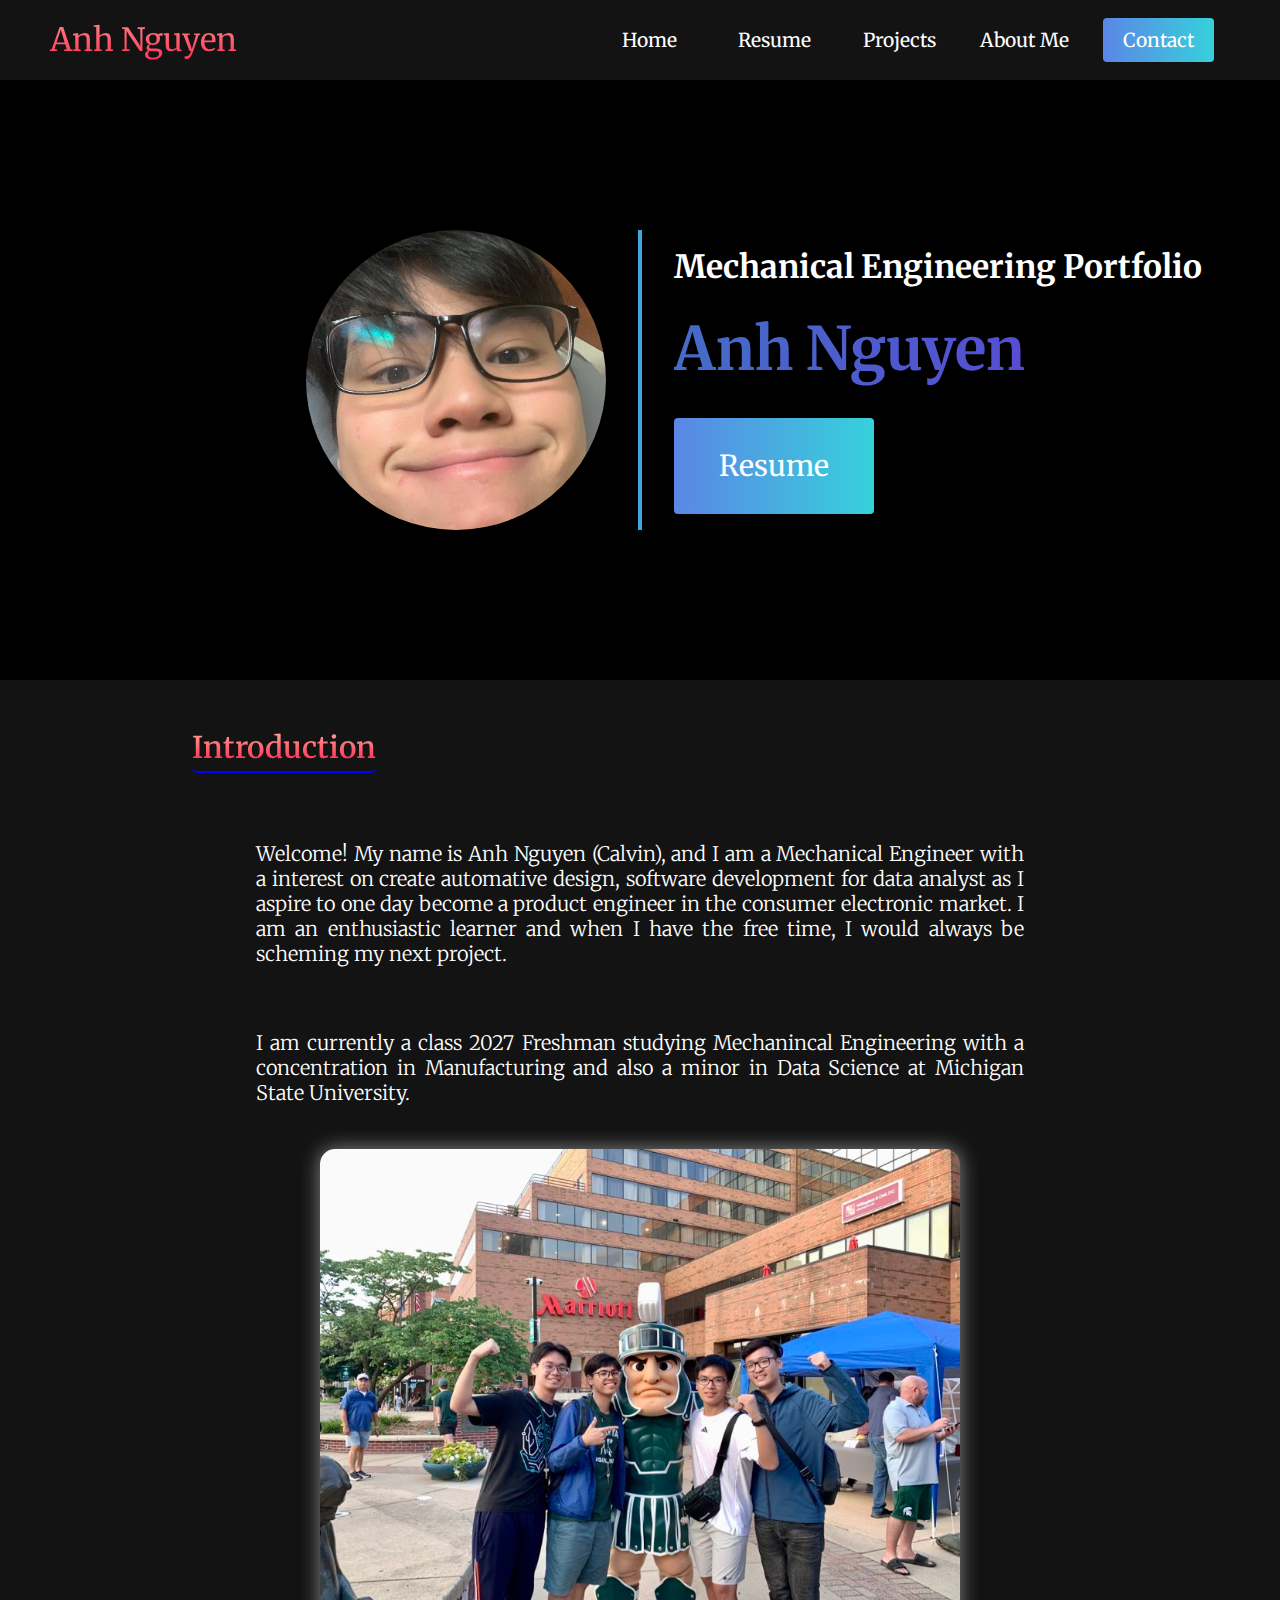
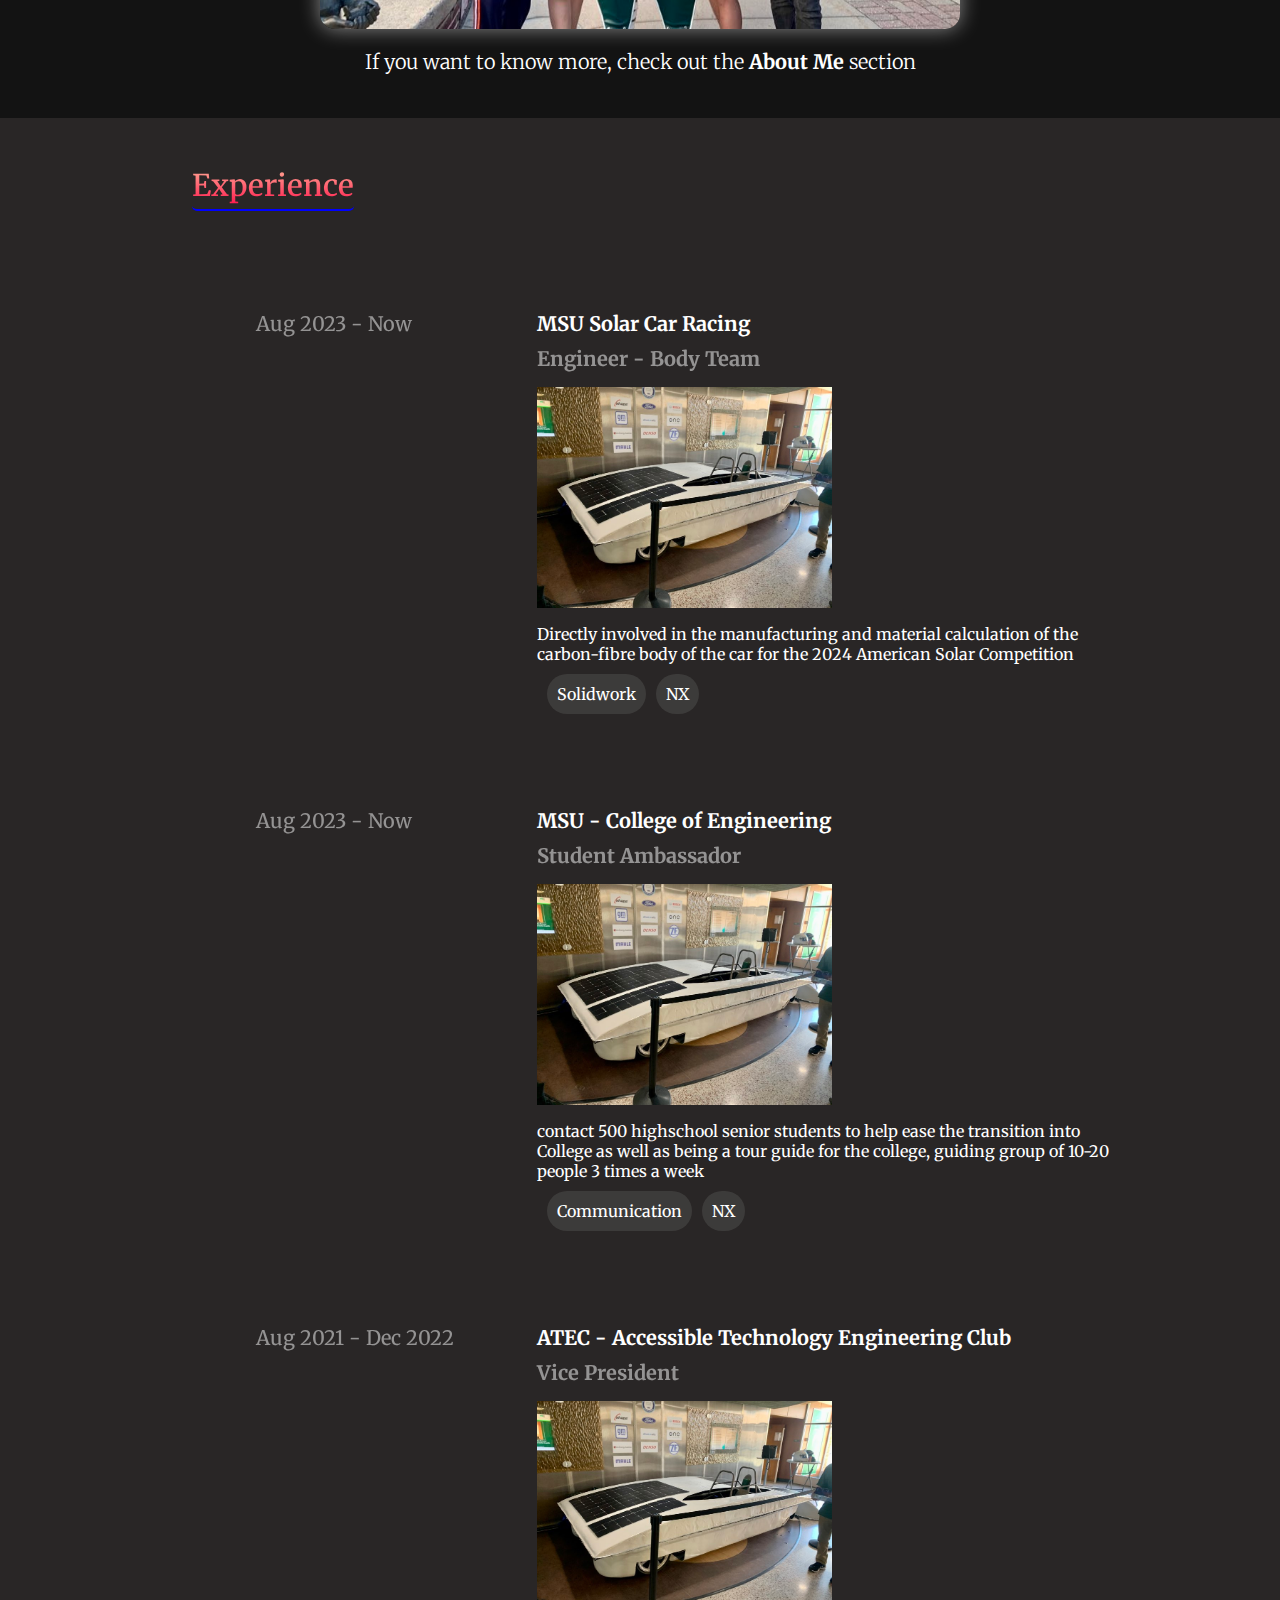
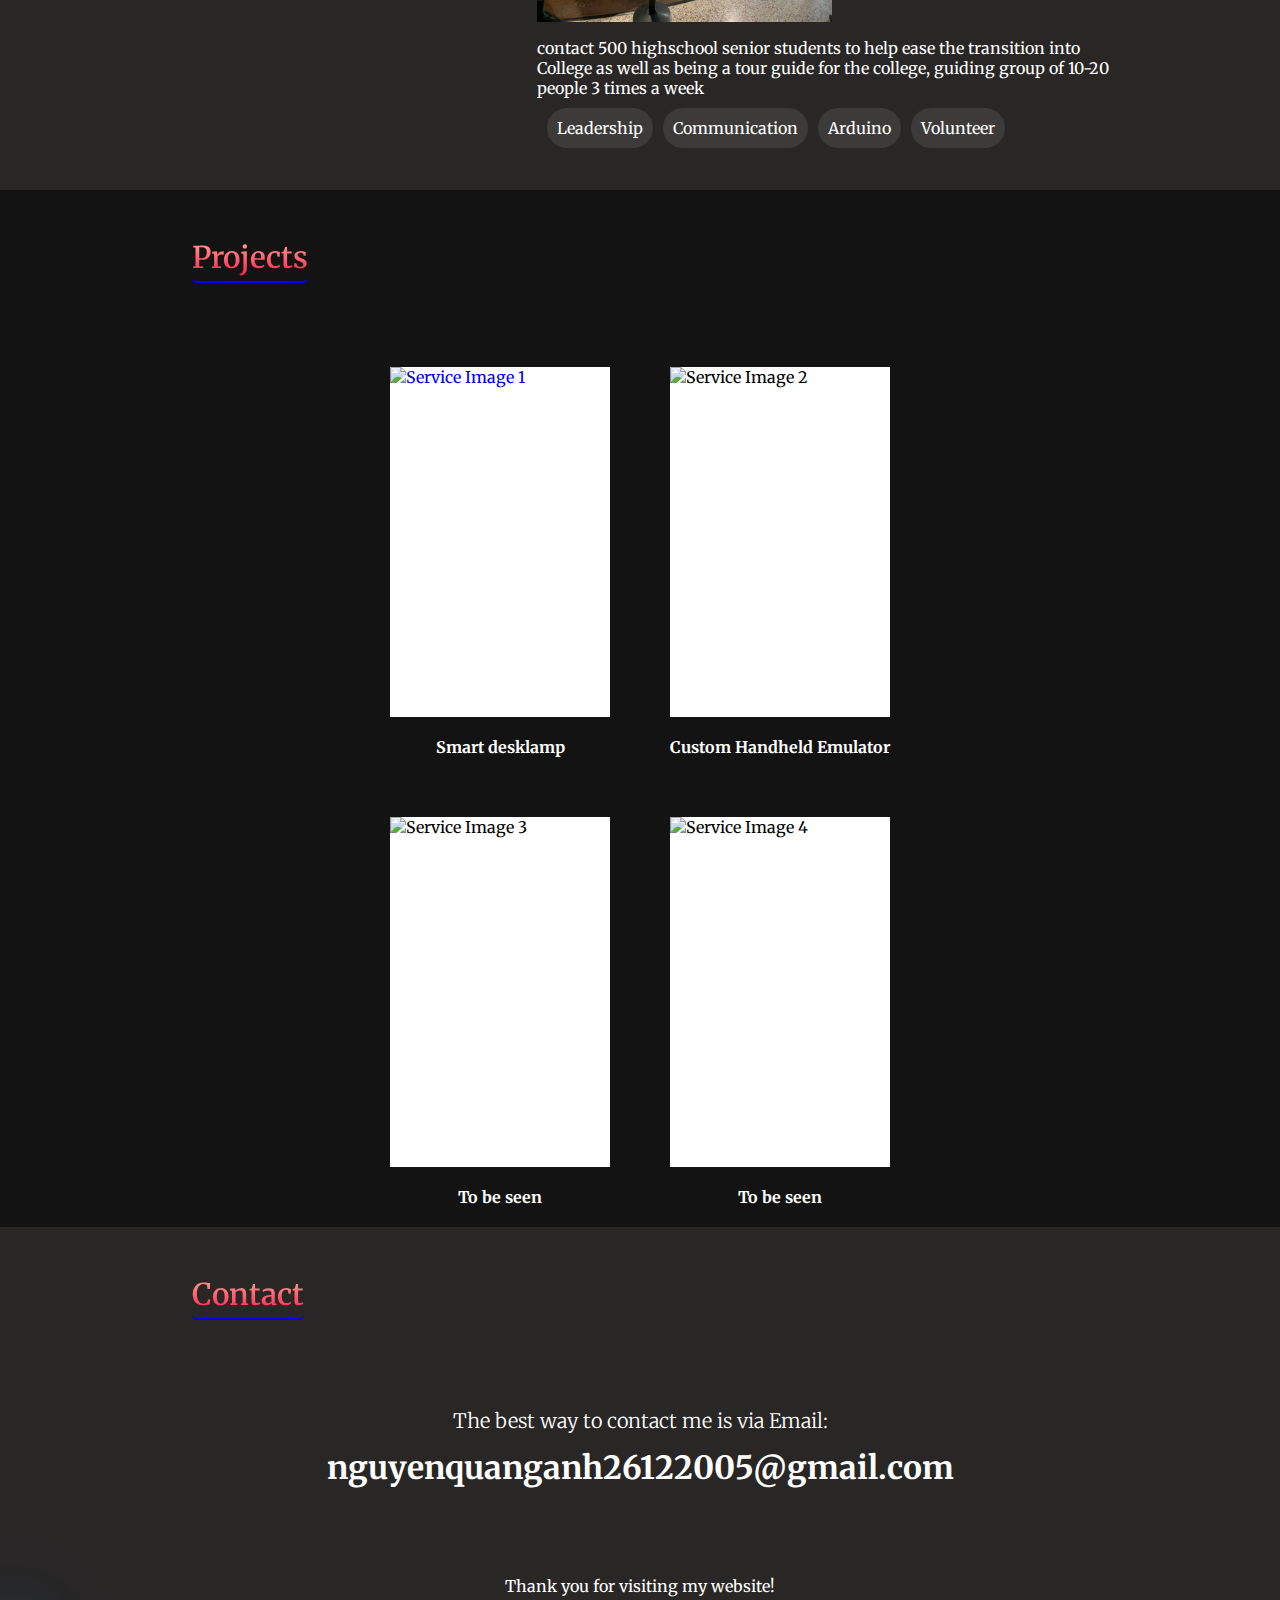
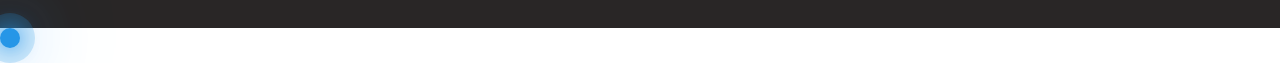
==== index.html @ 8770aaa5 "Add files via upload" ====
<!DOCTYPE html>
<html lang="en">
    <head>
        <meta charset="UTF-8">
        <meta name="viewport" content="width=device-width, initial-scale=1.0">
        <title>Anh Nguyen's Engineering Portfolio</title>
        <link rel="stylesheet" href="mainstyle.css">
        <link
        rel="stylesheet"
        href="https://use.fontawesome.com/releases/v5.14.0/css/all.css"
        integrity="sha384-HzLeBuhoNPvSl5KYnjx0BT+WB0QEEqLprO+NBkkk5gbc67FTaL7XIGa2w1L0Xbgc"
        crossorigin="anonymous"
        />
        <link href="https://fonts.googleapis.com/css2?family=Merriweather:wght@300;400;700&display=swap" rel="stylesheet">
    </head>
    <body>
        <!-- Navigation bar -->
        <nav class="navbar">
            <div class="navbar__container">
                <a href="#home" id="navbar__logo">Anh Nguyen</a>
                <div class="navbar__toggle" id="mobile-menu">
                    <span class="bar"></span>
                    <span class="bar"></span>
                    <span class="bar"></span>
                </div>
                <ul class="navbar__menu">
                    <li class="navbar__item">
                        <a href="index.html" class="navbar__links" id="home-page">Home</a>
                    </li>
                    <li class="navbar__item">
                        <a href="resume.html" class="navbar__links" id="resume-page">Resume</a>
                    </li>
                    <li class="navbar__item">
                        <a href="projects.html" class="navbar__links" id="projects-page">Projects</a>
                    </li>
                    <li class="navbar__item">
                        <a href="About_me.html" class="navbar__links" id="About Me-page">About Me</a>
                    </li>
                    <li class="navbar__btn">
                        <!-- this is probably a button that would be referenced later -->
                        <a href="contact.html" class="button" id="signup">Contact</a>
                    </li>
                </ul>
            </div>
        </nav>
        <!-- Hero section -->
        <div class="hero" id="home">
            <div class="hero__img">
                <div class="circle-image"></div>
            </div>
            <div class="divider"></div>
            <div class="hero__overview" id= "overview">
                <h1 class="hero__heading">Mechanical Engineering Portfolio</h1>
                <p class="hero__description">Anh Nguyen</p>
                <button class="main__btn"><a href="#">Resume</a></button>
            </div>
        </div>
        <!-- The box -->
        <div class="box" id = "introduction"> 
            <p><span class="content">Introduction</span></p>

        </div>
        <!-- About Section -->
        <div class="main" id="about">
            <div class="main__container">
                <div class="main__content">
                    <p>Welcome! My name is Anh Nguyen (Calvin), and I am a Mechanical Engineer with a interest on create automative design, software development for data analyst as I aspire to one day become a product engineer in the consumer electronic market. I am an enthusiastic learner and when I have the free time, I would always be scheming my next project. </p>
                    
                    <!-- <button class="main__btn"><a href="#">Schedule Call</a></button> -->
                </div>
                <div class="education">
                    <p>I am currently a class 2027 Freshman studying Mechanincal Engineering with a concentration in Manufacturing and also a minor in Data Science at Michigan State University.</p>
                </div>
                <img src="group_picture.jpg" alt="500" class="fun_picture">
                <div class="more">
                    <p>If you want to know more, check out the <a href="#About Me">About Me</a> section</p>
                </div>
            </div>    
        </div>
        <!-- Experience -->
        <div class="box" id = "Experience"> 
            <p><span class="content">Experience</span></p>
        </div>
        <!-- The experience -->
        <a href="#Experience" class="experience-link">
            <div class="experience-section">
                <div class="nothing"></div> 
                <div class="year">Aug 2023 - Now</div>
                <div class="description">
                    <h1 class="heading">MSU Solar Car Racing</h1>
                    <h2 class="position">Engineer - Body Team</h2>
                    <img src="car.jpg" alt="me.jpg" class="img">
                    <p class="skill__description">Directly involved in the manufacturing and material calculation of the carbon-fibre body of the car for the 2024 American Solar Competition</p>
                    <div class="skills">
                        <div class="bean__box">
                            <p>Solidwork</p>
                        </div>
                        <div class="bean__box">
                            <p>NX</p>
                        </div>
                    </div>
                </div>   
            </div>
        </a>
        <a href="#Experience" class="experience-link">
            <div class="experience-section">
                <div class="nothing"></div> 
                <div class="year">Aug 2023 - Now</div>
                <div class="description">
                    <h1 class="heading">MSU - College of Engineering</h1>
                    <h2 class="position">Student Ambassador</h2>
                    <img src="car.jpg" alt="me.jpg" class="img">
                    <p class="skill__description"> contact 500 highschool senior students to help ease the transition into College as well as being a tour guide for the college, guiding group of 10-20 people 3 times a week </p>
                    <div class="skills">
                        <div class="bean__box">
                            <p>Communication</p>
                        </div>
                        <div class="bean__box">
                            <p>NX</p>
                        </div>
                    </div>
                </div>   
            </div>
        </a>
        <a href="#Experience" class="experience-link">
            <div class="experience-section"> 
                <div class="nothing"></div>
                <div class="year">Aug 2021 - Dec 2022</div>
                <div class="description">
                    <h1 class="heading">ATEC - Accessible Technology Engineering Club</h1>
                    <h2 class="position">Vice President</h2>
                    <img src="car.jpg" alt="me.jpg" class="img">
                    <p class="skill__description"> contact 500 highschool senior students to help ease the transition into College as well as being a tour guide for the college, guiding group of 10-20 people 3 times a week </p>
                    <div class="skills">
                        <div class="bean__box">
                            <p>Leadership</p>
                        </div>
                        <div class="bean__box">
                            <p>Communication</p>
                        </div>
                        <div class="bean__box">
                            <p>Arduino</p>
                        </div>
                        <div class="bean__box">
                            <p>Volunteer</p>
                        </div>
                    </div>
                </div>   
            </div>
        </a>
        <!-- Projects Section -->
        <div class="box" id = "Projects"> 
            <p><span class="content">Projects</span></p>
        </div>
        <div class="services" id="services">
            <div class="services__wrapper">
                <a href="#Experience" class="experience-link">
                    <div class="services__card">
                        <img src="image1.jpg" alt="Service Image 1">
                        <h1>Smart desklamp</h1>
                        <div class="description">Description for Service 
                        </div>
                    </div>
                </a>    
                <div class="services__card">
                    <img src="image2.jpg" alt="Service Image 2">
                    <h1>Custom Handheld Emulator</h1>
                    <div class="description">Description for Service 
                    </div>
                </div>
                <div class="services__card">
                    <img src="image2.jpg" alt="Service Image 3">
                    <h1>To be seen</h1>
                    <div class="description">Description for Service 
                    </div>
                </div>
                <div class="services__card">
                    <img src="image2.jpg" alt="Service Image 4">
                    <h1>To be seen</h1>
                    <div class="description">Description for Service 
                    </div>
                </div>
            </div>
          </div>
        
        <!-- Copyright and other button -->
        <div class="box" id = "Contact"> 
            <p><span class="content">Contact</span></p>
        </div>
        <div class="contact">
            <div class="footer__container">
                <div class="email">
                    <h2>The best way to contact me is via Email:</h2>
                    <h1>nguyenquanganh26122005@gmail.com</h1>
                </div>
            <section class="social__media">
                <div class="social__media--wrap">
                    <div class="social__icons">
                        <a href="https://www.facebook.com/profile.php?id=100012190625123" class="social__icon--link" target="_blank"
                            ><i class="fab fa-facebook"></i
                        ></a>
                        <a href="https://www.instagram.com/tomnguyen_2612/" class="social__icon--link"
                            ><i class="fab fa-instagram"></i
                        ></a>
                        <a href="https://www.linkedin.com/in/quang-anh-nguyen-342a56273/" class="social__icon--link"
                            ><i class="fab fa-linkedin"></i
                        ></a>
                        <a href="https://github.com/SquishyNQA" class="social__icon--link"
                            ><i class="fab fa-github"></i
                        ></a>
                    </div>
                </div>
            </section>
            </div>
            <div class="thankyou">Thank you for visiting my website!</div>
        </div>
        <!-- Cool effect -->
        <div class="cursor"></div>
        <script src="app.js"></script>
    </body>
</html>
---- mainstyle.css ----
*{
    box-sizing: border-box;
    margin: 0;
    padding: 0;
    font-family: 'Merriweather', sans-serif;
    scroll-behavior: smooth;
}

 /* width - do not work with firefox */ 
 ::-webkit-scrollbar {
    width: 15px;
  }
  
  /* Track */
  ::-webkit-scrollbar-track {
    background: #1b1717ef;
  }
  
  /* Handle */
  ::-webkit-scrollbar-thumb {
    background: #535353;
  }
  
  /* Handle on hover */
  ::-webkit-scrollbar-thumb:hover {
    background: #414141;
  } 
.navbar{
    background: #131313;
    height: 80px;
    display: flex;
    justify-content: center;
    align-items: center;
    font-size: 1.2rem;
    position: sticky;
    top: 0;
    z-index: 999; /* this is so that it would always be on top*/
}

.navbar__container{
    display: flex;
    justify-content: space-between;
    height: 80px;
    z-index: 1;
    width: 100%;
    max-width: 1300px;
    margin: 0 auto;
    padding: 0 50px;
}

#navbar__logo{
    background-color: #ff8177;
    background-image: linear-gradient(to top, #ff0844 0%, #ffb199 100%);
    background-size: 100%;
    -webkit-background-clip: text;
    -moz-background-clip: text;
    -webkit-text-fill-color: transparent;
    -moz-text-fill-folor: transparent;
    display: flex;
    align-items: center;
    cursor: pointer;
    text-decoration: none;
    font-size: 2rem;
}

.navbar__menu{
    display: flex;
    align-items: center;
    list-style: none;
}

.navbar__item{
    height: 80px;
}

.navbar__links{
    color: #fff;
    display:flex;
    align-items: center;
    justify-content: center;
    width: 125px;
    text-decoration: none;
    height: 100%;
    transition: all 0.3s ease;

}

.navbar__btn{
    display: flex;
    justify-content: center;
    align-items: center;
    padding: 0 1rem;
    width: 100%;
}

.button{
    display: flex;
    justify-content: center;
    align-items: center;
    text-decoration: none;
    padding: 10px 20px;
    height: 100%;
    width: 100%;
    border: none;
    outline: #ffb199;
    border-radius: 4px;
    background: #36D1DC;  /* fallback for old browsers */
    background: -webkit-linear-gradient(to right, #5B86E5, #36D1DC);  /* Chrome 10-25, Safari 5.1-6 */
    background: linear-gradient(to right, #5B86E5, #36D1DC); /* W3C, IE 10+/ Edge, Firefox 16+, Chrome 26+, Opera 12+, Safari 7+ */
    color: #fff;
    transition: all 0.3s ease

}

.navbar__links:hover{
    color:#18bbfc;
    transform: scale(1.2);
    transition: all 0.3s ease;
}

@media screen and (max-width: 960px) {
    .navbar__container{
        display: flex;
        justify-content: space-between;
        height: 80px;
        z-index: 1;
        width: 100%;
        max-width: 1300px;
        padding: 0;
    }

    .navbar__menu{
        display: grid;
        grid-template-columns: auto;
        margin: 0;
        width: 100%;
        position: absolute;
        top: -1000px;
        opacity: 1;
        transition: all 0.5s ease;
        z-index: -1;
        
    }

    .navbar__menu.active{
        background: #131313;
        top: 100%;
        opacity: 1;
        transform: all 0.5s ease;
        z-index: 99;
        height: 60vh;
        font-size: 1.6rem;
    }

    #navbar__logo {
        padding-left: 25px;
    }
    .navbar__toggle .bar{
        width: 25px;
        height: 3px;
        margin: 5px auto;
        transition: all 0.3s ease-in-out;
        background: #fff;
    }
    
    .navbar__item{
        width: 100%;
    }

    .navbar__links{
        text-align: center;
        padding: 2rem;
        width: 100%;
        display: table;
    }

    .navbar__btn{
        padding-bottom: 2rem;
    }

    .button{
        display: flex;
        justify-content: center;
        align-items: center;
        width: 80%;
        height: 50px;
        margin: 0;
    }

    #mobile-menu{
        position: absolute;
        top: 20%;
        right: 5%;
        transform: translate(5%, 20%);

    }

    .navbar__toggle .bar{
        display: block;
        cursor: pointer;
    }

    #mobile-menu.is-active .bar:nth-child(2){
        opacity: 0;
    }

    #mobile-menu.is-active .bar:nth-child(1){
        transform: translateY(8px) rotate(45deg);
    }

    #mobile-menu.is-active .bar:nth-child(3){
        transform: translateY(-8px) rotate(-45deg);
    }
}

/* Hero Section */
.hero{
    background:  #000000;
    padding: 150px 0;
    display: grid;
    grid-template-columns: 1fr auto 1fr;
    position: relative;
    overflow: hidden;
}


.gradient-ring {
    position: absolute;
    width: 100px;
    height: 100px;
    border-radius: 50%;
    background: radial-gradient(circle, rgba(255,255,255,0) 0%, rgba(255,255,255,0.8) 80%, rgba(255,255,255,0) 100%);
    pointer-events: none;
    transition: transform 0.1s, opacity 0.5s;
    transform: translate(-50%, -50%) scale(0);
    opacity: 0;
  }

.hero__img{
    display: flex;
    justify-content: right; /* Center the content horizontally */
    align-items: right;
    padding-right: 5%;
}

.circle-image{
    width: 300px;
    height: 300px;
    background-image: url('me.jpg'); /* Replace 'your-image-file.jpg' with the path to your image */
    background-size: cover; /* Cover the entire container with the background image */
    background-position: center;
    border-radius: 50%;
}
.divider{
    width: 4px; /* Width of the vertical line */
    background-color: #42A6DE;
}
.hero__overview{
    display: flex;
    flex-direction: column;
    align-items: left;
    justify-content: center;
    padding-left: 5%;
}
.hero__heading{
    font-size: 2rem;
    margin-bottom: 24px;
    color: #fff;
}

.hero__heading h1{
    background: #36D1DC;  /* fallback for old browsers */
    background: -webkit-linear-gradient(to right, #5B86E5, #36D1DC);  /* Chrome 10-25, Safari 5.1-6 */
    background: linear-gradient(to right, #5B86E5, #36D1DC); /* W3C, IE 10+/ Edge, Firefox 16+, Chrome 26+, Opera 12+, Safari 7+ */
    background-size: 100%;
    -webkit-background-clip: text;
    -moz-background-clip: text;
    -webkit-text-fill-color: transparent;
    -moz-text-fill-color: transparent;
}

.hero__description {
    font-size: 60px;
    font-weight: 700 ;
    background: #6236dc;  /* fallback for old browsers */
    background: -webkit-linear-gradient(to right, #30329c, #6236dc);  /* Chrome 10-25, Safari 5.1-6 */
    background: linear-gradient(to right, #446dc7, #6236dc); /* W3C, IE 10+/ Edge, Firefox 16+, Chrome 26+, Opera 12+, Safari 7+ */
    -webkit-background-clip: text;
    -moz-background-clip: text;
    -webkit-text-fill-color: transparent;
    -moz-text-fill-color: transparent;
}

.highlight {
    border-bottom: 4px solid rgb(132,0,255);
}

@media screen and (max-width: 768px){
    .hero__heading{
        font-size: 60px;
    }

    .hero__description{
        font-size: 40px;
    }
}

.box{
    display: flex;
    flex-direction: column;
    padding: 3rem 0;
    background-color: #131313;
    box-sizing: border-box;
}
#Experience, #Contact{
    background-color: #1b1717ef;
}

.padding-area{
    background-color: #1b8bcc;
    padding: 1rem
}

.content{
    display: inline-block;
    margin-left: 15%;
    color: #ffffff;
    font-size: 30px;
    font-weight: 600;
    text-decoration: none; /* Remove default underline */
    border-bottom: 2px solid blue; /* Add custom underline */
    border-radius: 5px;
    padding-bottom: 5px;
    background-color: #ff8177;
    background-image: linear-gradient(to top, #ff0844 0%, #ffb199 100%);
    background-size: 100%;
    -webkit-background-clip: text;
    -moz-background-clip: text;
    -webkit-text-fill-color: transparent;
    -moz-text-fill-folor: transparent;
}
/* About Section */
.main{
    background-color: #131313;
    justify-content: center;
    align-content: center;

    
}

.main__container{
    display: flex;
    flex-direction: column;
    align-items: center;
    /* justify-content: center; */
    /* align-content: center; */
    height: 100%;
    z-index: 1;
    width: 100%;

}
.main__container img{
    display: flex;
    justify-content: center;
    align-items: center;
    height: auto;
    border-radius: 15px;
    width: 50%;
    box-shadow: 0 0 20px rgba(255, 255, 255, 0.5);
}
.main__content, .education, .more{
    
    color: #fff;
    display: flex;
    /* justify-content: center; Center the content horizontally */
    padding: 20px 20%;

}

.main__content p, .education p, .more p {
    text-align: justify;
    font-size: 1.25rem;
    font-weight: 100;
    padding-bottom: 1.5rem;
}

.more a{
    font-weight: 700;
    color:#fff;
    text-decoration: none;
}
.main__btn{
    font-size: 1.8rem;
    max-width: 200px;
    background: #36D1DC;  /* fallback for old browsers */
    background: -webkit-linear-gradient(to right, #5B86E5, #36D1DC);  /* Chrome 10-25, Safari 5.1-6 */
    background: linear-gradient(to right, #5B86E5, #36D1DC); /* W3C, IE 10+/ Edge, Firefox 16+, Chrome 26+, Opera 12+, Safari 7+ */
    padding: 30px;
    border: none;
    border-radius: 4px;
    margin-top: 2rem;
    cursor: pointer;
    position: relative;
    transition: all 0.35s;
    outline: none;
}

.main__btn a {
    position: relative;
    z-index: 2;
    color: #fff;
    text-decoration: none;
}

.main__btn:after {
    position: absolute;
    content: '';
    top: 0;
    left: 0;
    width:0;
    height: 100%;
    background: #36dc97;
    transition: all 0.35s;
    border-radius: 4px;

}

.main__btn:hover{
    color: #fff;
}

.main__btn:hover:after{
    width:100%;
}

.main__img--container{
    text-align: center;
}

.main__img--card{
    margin: 10px;
    height: 500px;
    width: 500px;
    border-radius: 4px;
    display: flex;
    flex-direction: column;
    justify-content: center;
    color: #fff;
    background-image: linear-gradient(to right, #00dbde 0%, #fc00ff 100%);
}

.fa-layer-group,
.fa-users {
    font-size: 14rem;
}

#card-2{
    background: #36D1DC;  /* fallback for old browsers */
    background: -webkit-linear-gradient(to right, #5B86E5, #36D1DC);  /* Chrome 10-25, Safari 5.1-6 */
    background: linear-gradient(to right, #5B86E5, #36D1DC); /* W3C, IE 10+/ Edge, Firefox 16+, Chrome 26+, Opera 12+, Safari 7+ */
}

/* Mobile Responsive */
@media screen and (max-width: 1100px) {
    .main__container{
        display: grid;
        grid-template-columns: 1fr;
        align-items: center;
        justify-content: center;
        width: 100%;
        margin: 0 auto;
        height: 90%;
    }

    .main__content{
        text-align: center;
        margin-bottom: 4rem;
    }

    .main__content h1{
        font-size: 2.5rem;
        margin-top: 2rem;
    }

    .main__content h2{
        font-size: 3rem;
    }

    .main__content p{
        margin-top: 1rem;
        font-size: 1.1rem;
    }
}

@media screen and (max-width: 480px) {
    .main__img--card{
        width:250px;
        height: 250px;
    }

    .fa-layer-group,.fa-users{
        font-size: 4rem;
    }

    .main__content h1{
        font-size: 2rem;
        margin-top: 3rem;
    }

    .main__content h2{
        font-size: 2rem;
    }

    .main__content p{
        margin-top: 2rem;
    }

    .main__btn{
        padding: 12px 36px;
        margin: 2.5rem 0;
    }
}
/* Experience section */
.experience-link {
    pointer-events: auto;
    text-decoration: none; /* Enable pointer events on the link */
  }
.experience-section {
    display: grid;
    grid-template-columns: 20% 20% 1fr; /* Create a grid with flexible columns */
    padding: 2rem 0;
    height: 100%;
    background-color: #1b1717ef;
  }
.experience-section:hover {
    background-color: rgba(61, 89, 165, 0.685);
    transition: background-color 0.3s ease-in-out; /* Set the background color to a semi-transparent white */
  }  
.nothing{
    font-size: 1.25rem;
    text-align: left;
    color: #fff
}
  .year {
    font-size: 1.25rem;
    text-align: left;
    margin: 20px 0;
    color: #fff;
    opacity: 50%;
  }
  
.description {
    display: flex;
    flex-direction: column;
    color: #fff;
    padding-right: 20%;
    padding-left: 25px; /* Background color for the description box */
  }

.heading{
    font-size: 1.25rem;
    padding-top: 20px;
}

.position{
    text-align: left;
    font-size: 1.25rem;
    padding-top: 10px;
    opacity: 50%;
}
.experience-section img{
    max-width: 50%; /* Ensure the image doesn't exceed the width of its container */
    padding-top: 1rem;
    height: auto; /* Maintain the aspect ratio of the image */
    display: block; /* Ensure the image is displayed as a block element */
    align-content: left; 
}
.skill__description{
    font-size: 1rem;
    padding-top: 1rem
}
.skills{
    display: flex;
    padding: 10px;

}

.bean__box{
    padding: 10px;
    margin-right: 10px;
    background-color: rgba(240,250,240, 0.1);
    border-radius: 20px;

}

.bean__box p {
    margin: 0 ;
    color: #fff;
}
/* Project Section */
.services {
    background: #131313;
    display: flex;
    flex-direction: column;
    justify-content: center;
    align-items: center;
    height: 100%;
    padding: 1rem 20% 0 20%;
  }
  
 
.services__wrapper {
    display: grid;
    grid-template-columns: repeat(4, 1fr); /* Create 2 equal-width columns */
    grid-auto-rows: auto; /* Automatically adjust row height based on content */
    gap: 20px; /* Add gap between grid items */
    }
    
    .services__card {
    display: flex;
    flex-direction: column;
    align-items: center;
    padding: 20px;
    border: none;
    position: relative; /* Add border for visual separation */
    }
    .services__card .description {
        position: absolute;
        align-items: center;
        bottom: 0%; /* Initially hide the description window */
        width: 100%;
        height: 100%;
        background-color: rgba(0, 0, 0, 0.75); /* Semi-transparent background */
        color: #fff;
        padding: 10px;
        opacity: 0;
        transition: opacity 0.3s; /* Smooth transition effect */
      }
      
    .services__card:hover .description {
        transform: scale(1.1);
        transition: ease-in-out 0.3s;
        opacity: 1; /* Show the description window on hover */
      }
    .services__card img {
    width: 100%;
    height: 350px; /* Ensure image doesn't exceed container width */
    margin-bottom: 10px;
    background-color: #fff; /* Add space between image and h1 */
    }
    
    .services__card h1 {
    margin: 0;
    padding-top: 10px;
    font-size: 1rem;
    color: #fff /* Remove default margin */
    }
  .services__card h2 {
    text-align: center;
  }
  
  .services__card p {
    text-align: center;
    margin-top: 24px;
    font-size: 20px;
  }
  
  .services__btn {
    display: flex;
    justify-content: center;
    margin-top: 16px;
  }
  
  .services__card button {
    color: #fff;
    padding: 14px 24px;
    border: none;
    outline: none;
    border-radius: 4px;
    background: #131313;
    font-size: 1rem;
  }
  
  .services__card button:hover {
    cursor: pointer;
  }
  
  @media screen and (max-width: 1300px) {
    .services__wrapper {
      grid-template-columns: 1fr 1fr;
    }
  }
  
  @media screen and (max-width: 768px) {
    .services__wrapper {
      grid-template-columns: 1fr;
    }
  }
.contact{
    background-color: #1b1717ef;
}
  .footer__container {
    padding: 1rem 0;
    display: flex;
    flex-direction: column;
    justify-content: center;
    align-items: center;
  }


  .email h1, h2{
    color: #fff;
    text-align: center;
  }

  .email h2{
    font-size: 20px;
    font-weight: 100;
    padding-top: 1.5rem;
    padding-bottom: 15px;
  }
  .social__media {
    display: flex;
    justify-content: center; /* Center horizontally */
    padding: 20px; /* Add space around the icons */
  }
  
  .social__icons {
    display: flex;
    justify-content: space-between; /* Add space between icons */
    align-items: center; /* Align icons vertically */
  }
  

  .social__icon--link {
    margin: 0 15px;
    color: #fff;
    font-size: 26px; /* Add space between icons */
  }
  

  .social__icon--link:hover{
    transform: scale(1.25);
    transition: ease-in-out 0.3s;
  }

  @media screen and (max-width: 820px) {
    .footer__links {
      padding-top: 2rem;
    }
  
    #footer__logo {
      margin-bottom: 2rem;
    }
  
    .website__rights {
      margin-bottom: 2rem;
    }
  
    .footer__link--wrapper {
      flex-direction: column;
    }
  
    .social__media--wrap {
      flex-direction: column;
    }
  }
  
  @media screen and (max-width: 480px) {
    .footer__link--items {
      margin: 0;
      padding: 10px;
      width: 100%;
    }
  } 

.thankyou{
    color: #fff;
    font-size: 16px;
    opacity: 1;
    padding: 2rem 0; 
    text-align: center;
}

/* Cool effect */
.container {
    position: relative;
    width: 100vw;
    height: 100vh;
    overflow: hidden; /* Ensure the container clips the gradient circle */
  }

.cursor{
    z-index: 999;
    background: #2696E8;
    width: 20px;
    height: 20px;
    border-radius: 50%;
    pointer-events: none;
    box-shadow: 0 0 20px #2696E8, 0 0 60px #2696E8, 0 0 100px #2696E8
    ;
}

.cursor::before{
    content:"";
    position: absolute;
    background: #2696E8;
    width: 50px;
    height: 50px;
    opacity: 0.2;
    transform: translate(-30%, -30%);
    border-radius: 50%;
}
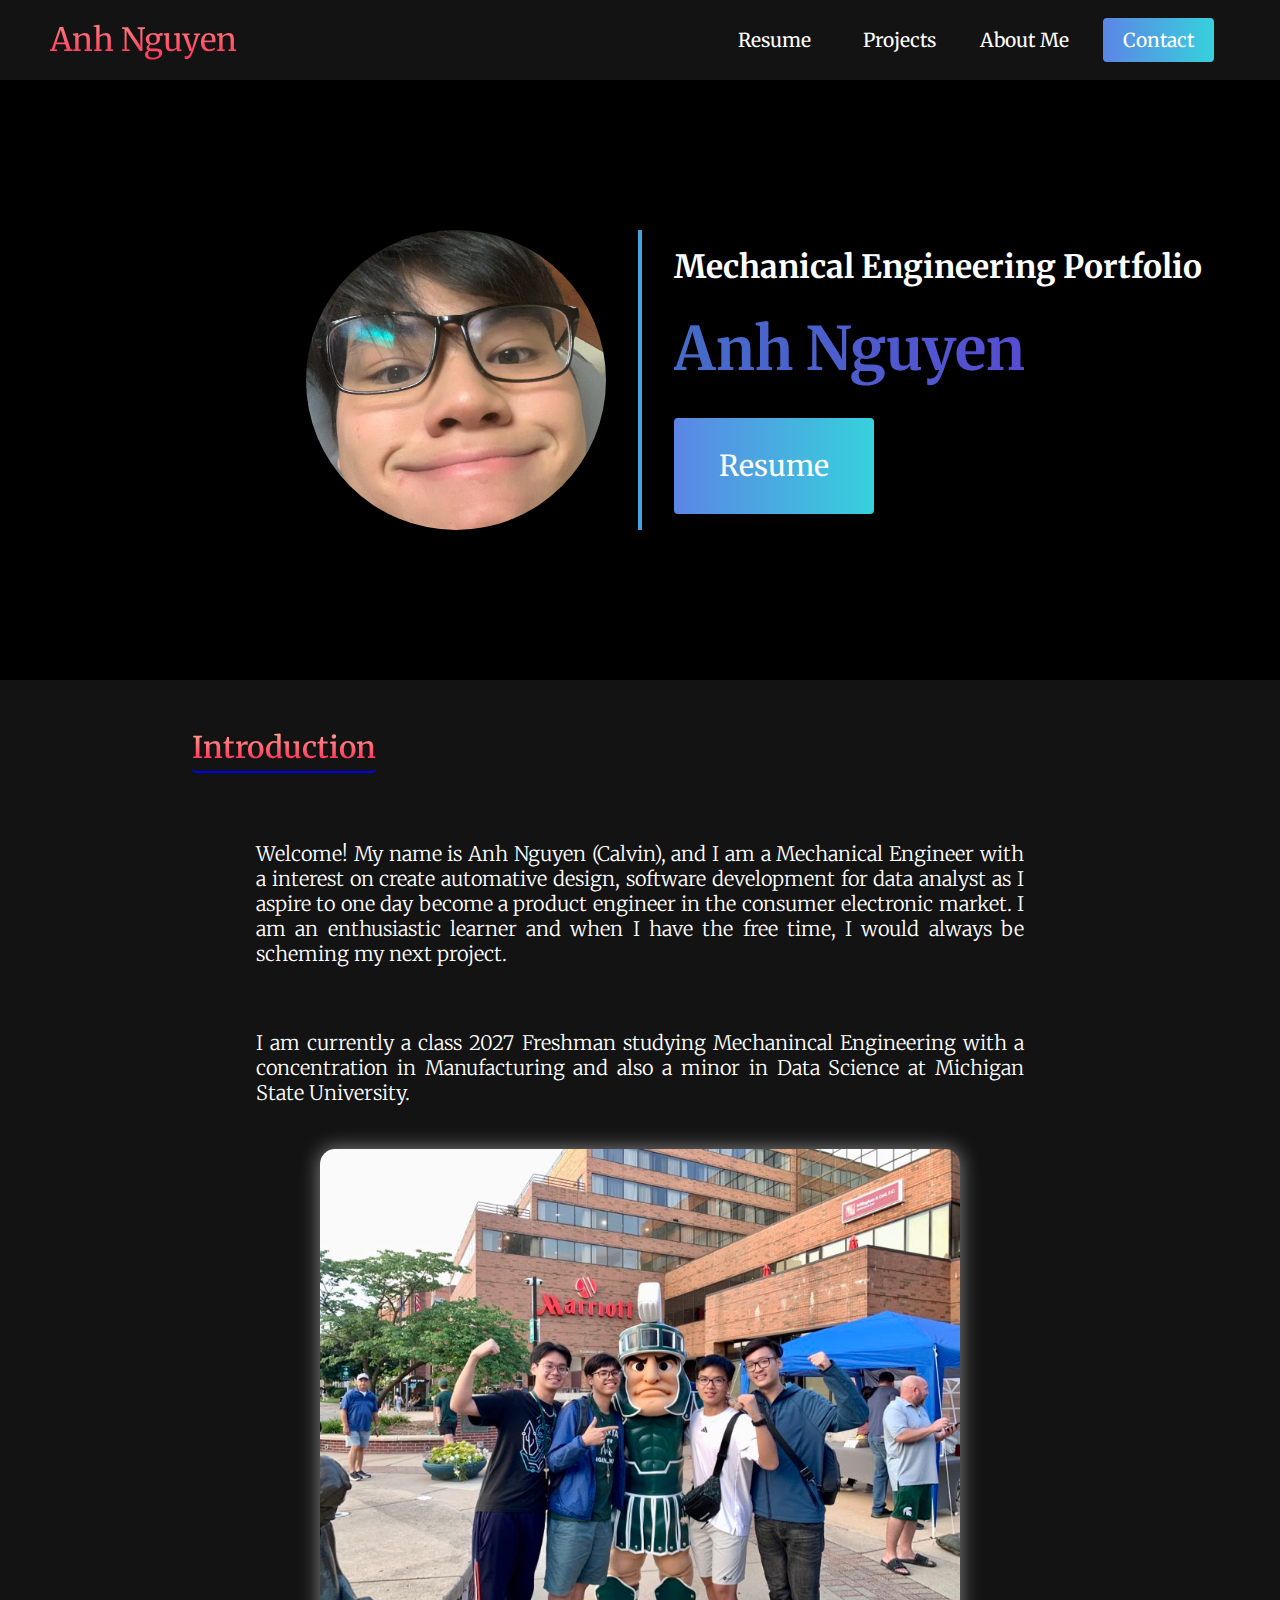
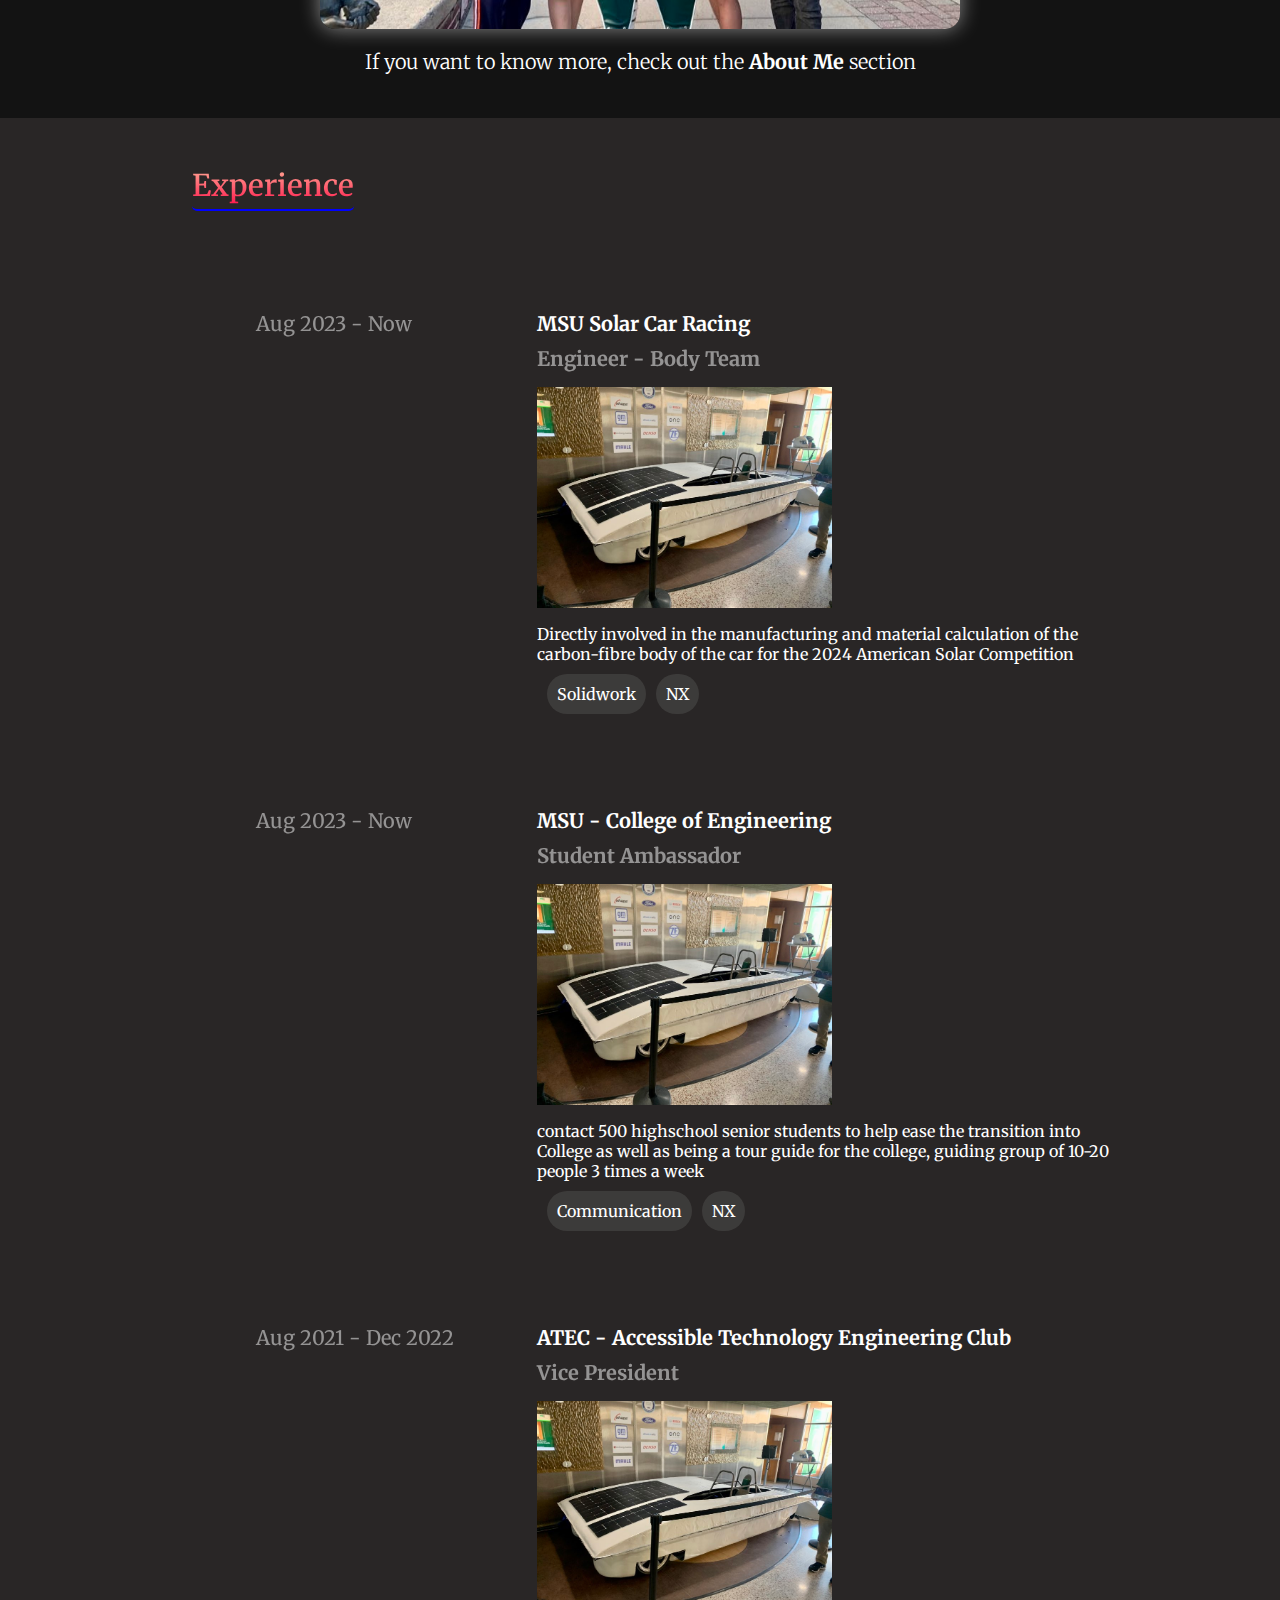
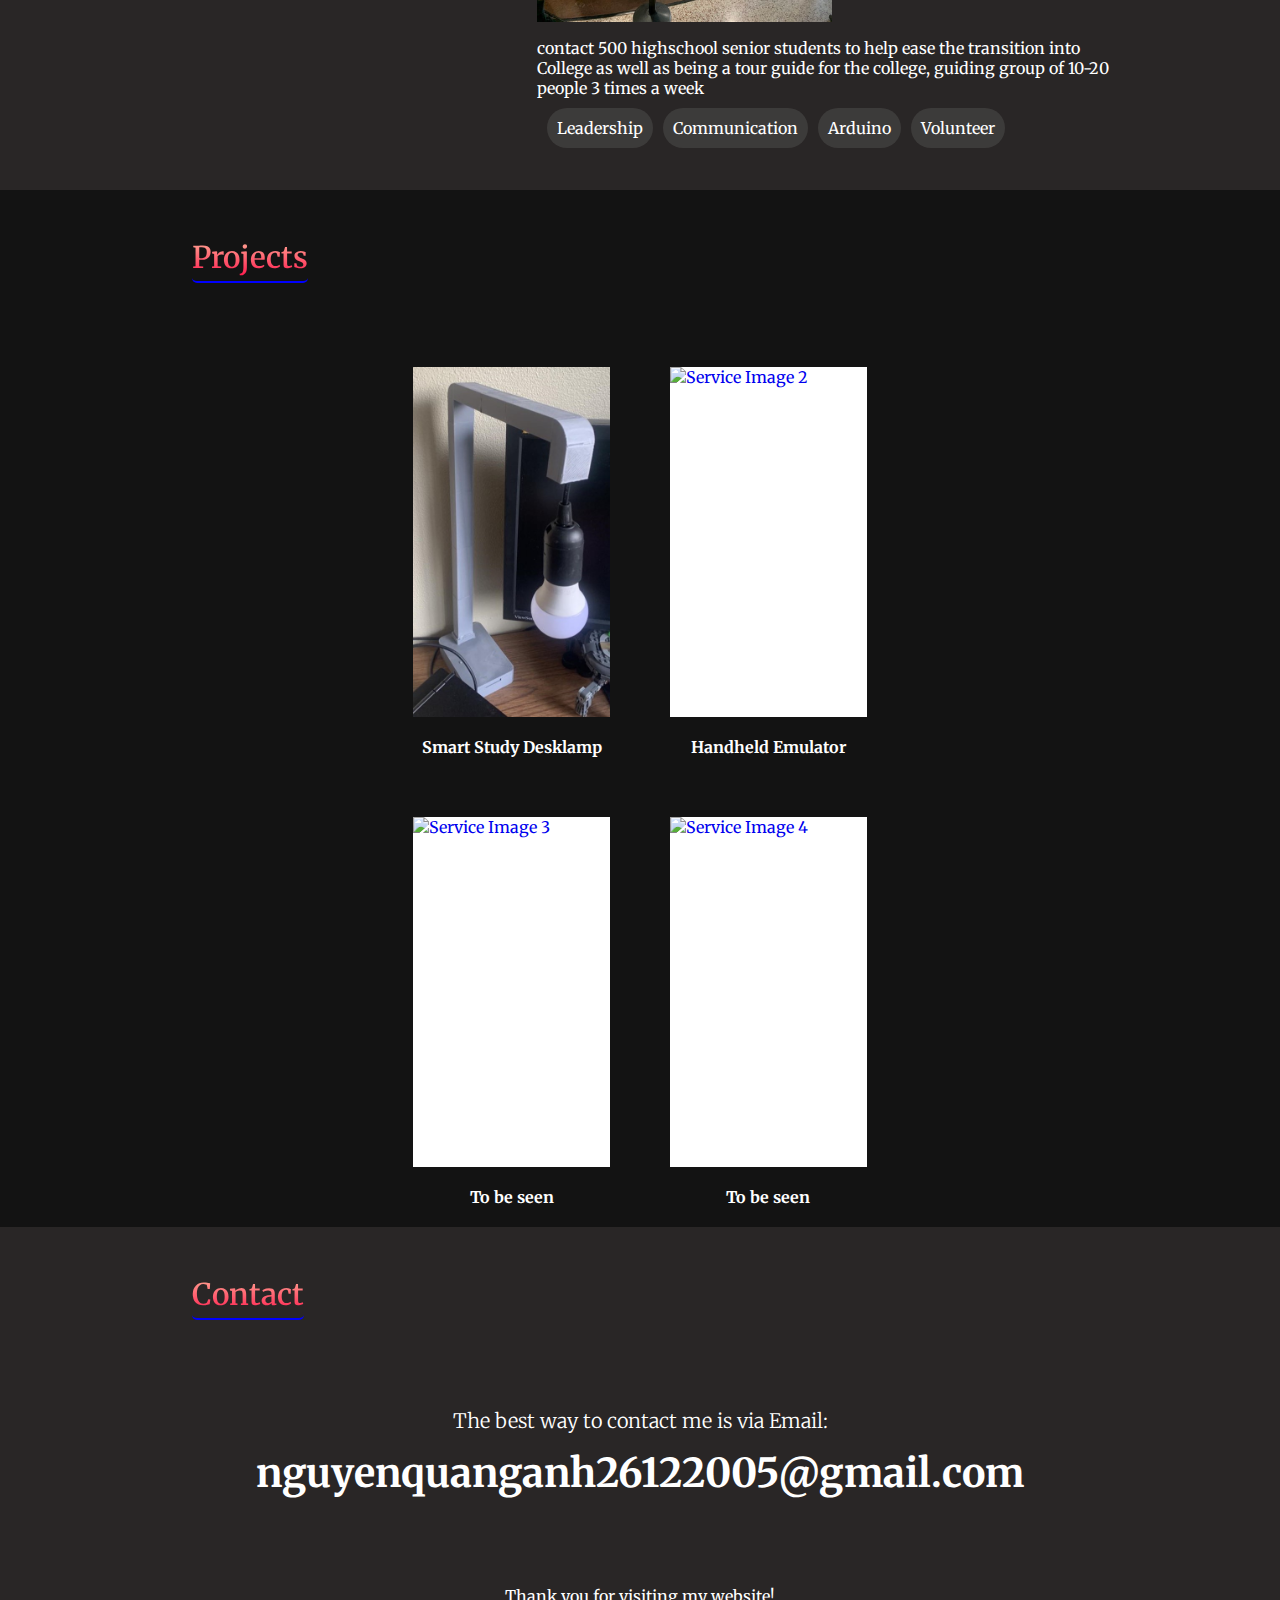
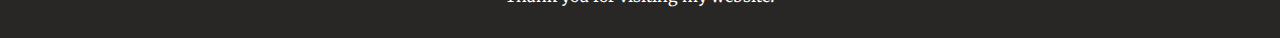
==== commit facfa104: "Add files via upload" ====
--- a/index.html
+++ b/index.html
@@ -4,7 +4,7 @@
         <meta charset="UTF-8">
         <meta name="viewport" content="width=device-width, initial-scale=1.0">
         <title>Anh Nguyen's Engineering Portfolio</title>
-        <link rel="stylesheet" href="mainstyle.css">
+        <link rel="stylesheet" href="mainstylev2.css">
         <link
         rel="stylesheet"
         href="https://use.fontawesome.com/releases/v5.14.0/css/all.css"
@@ -17,7 +17,7 @@
         <!-- Navigation bar -->
         <nav class="navbar">
             <div class="navbar__container">
-                <a href="#home" id="navbar__logo">Anh Nguyen</a>
+                <a href="index.html" id="navbar__logo">Anh Nguyen</a>
                 <div class="navbar__toggle" id="mobile-menu">
                     <span class="bar"></span>
                     <span class="bar"></span>
@@ -25,9 +25,6 @@
                 </div>
                 <ul class="navbar__menu">
                     <li class="navbar__item">
-                        <a href="index.html" class="navbar__links" id="home-page">Home</a>
-                    </li>
-                    <li class="navbar__item">
                         <a href="resume.html" class="navbar__links" id="resume-page">Resume</a>
                     </li>
                     <li class="navbar__item">
@@ -43,7 +40,7 @@
                 </ul>
             </div>
         </nav>
-        <!-- Hero section -->
+        <!-- Hero section --> 
         <div class="hero" id="home">
             <div class="hero__img">
                 <div class="circle-image"></div>
@@ -52,7 +49,7 @@
             <div class="hero__overview" id= "overview">
                 <h1 class="hero__heading">Mechanical Engineering Portfolio</h1>
                 <p class="hero__description">Anh Nguyen</p>
-                <button class="main__btn"><a href="#">Resume</a></button>
+                <button class="main__btn"><a href="resume.html">Resume</a></button>
             </div>
         </div>
         <!-- The box -->
@@ -154,32 +151,45 @@
         </div>
         <div class="services" id="services">
             <div class="services__wrapper">
-                <a href="#Experience" class="experience-link">
+                <a href="projects.html#SmartStudyLamp" class="experience-link">
                     <div class="services__card">
-                        <img src="image1.jpg" alt="Service Image 1">
-                        <h1>Smart desklamp</h1>
-                        <div class="description">Description for Service 
-                        </div>
-                    </div>
-                </a>    
+                        <img src="smart lamp finished.jpg" alt="Service Image 1">
+                        <!-- <a href=""></a> -->
+                        <h1>Smart Study Desklamp</h1>
+                        <div class="services_card_description">
+                            <h2>Smart Study Desklamp</h2>
+                            <h3>Mar - Apr 2024</h3>
+                            <p>A smart desklamp that automatically turn on and off base on your facial recognition. It can also record data about your study time in order to help you on your academic journey.</p>
+                        </div>
+                    </div>
+                </a>
+                <a href="projects.html#HandheldEmulator" class="experience-link">    
                 <div class="services__card">
                     <img src="image2.jpg" alt="Service Image 2">
-                    <h1>Custom Handheld Emulator</h1>
-                    <div class="description">Description for Service 
-                    </div>
-                </div>
+                    <h1>Handheld Emulator</h1>
+                    <div class="services_card_description">
+                        <h2>Handheld Emulator</h2>
+                        <h3>May - ??? 2024</h3>
+                        <p>A raspberry py handheld based on the ever popular Steam Deck. The main focus of this device is to deliver a great gaming experience for older title games</p>
+                    </div>
+                </div>
+                </a>
+                <a href="projects.html#HandheldEmulator" class="experience-link"> 
                 <div class="services__card">
                     <img src="image2.jpg" alt="Service Image 3">
                     <h1>To be seen</h1>
-                    <div class="description">Description for Service 
-                    </div>
-                </div>
+                    <div class="services_card_description">Description for Service 
+                    </div>
+                </div>
+                </a>
+                <a href="projects.html#HandheldEmulator" class="experience-link"> 
                 <div class="services__card">
                     <img src="image2.jpg" alt="Service Image 4">
                     <h1>To be seen</h1>
-                    <div class="description">Description for Service 
-                    </div>
-                </div>
+                    <div class="services_card_description">Description for Service 
+                    </div>
+                </div>
+                </a>
             </div>
           </div>
         
@@ -191,7 +201,16 @@
             <div class="footer__container">
                 <div class="email">
                     <h2>The best way to contact me is via Email:</h2>
-                    <h1>nguyenquanganh26122005@gmail.com</h1>
+                    <script type="text/javascript">
+                        document.write('<a id="emailLink" href="mailto:&#110;&#103;&#117;&#121;&#101;&#110;&#113;&#117;&#97;&#110;&#103;&#97;&#110;&#104;&#50;&#54;&#49;&#50;&#50;&#48;&#48;&#53;&#64;&#103;&#109;&#97;&#105;&#108;&#46;&#99;&#111;&#109;" rel="nofollow noopener noreferrer">&#110;&#103;&#117;&#121;&#101;&#110;&#113;&#117;&#97;&#110;&#103;&#97;&#110;&#104;&#50;&#54;&#49;&#50;&#50;&#48;&#48;&#53;&#64;&#103;&#109;&#97;&#105;&#108;&#46;&#99;&#111;&#109;</a>');
+
+                        // // Apply styles to the email link
+                        // const emailLink = document.getElementById('emailLink');
+                        // emailLink.style.color = '#fff'; // Change link color to blue
+                        // emailLink.style.textDecoration = 'none'; // Remove underline
+                        // emailLink.style.fontWeight = 'bold'; // Make the link bold
+                        // // You can add more styles as needed
+                    </script>
                 </div>
             <section class="social__media">
                 <div class="social__media--wrap">
--- a/mainstylev2.css
+++ b/mainstylev2.css
@@ -0,0 +1,844 @@
+*{
+    box-sizing: border-box;
+    margin: 0;
+    padding: 0;
+    font-family: 'Merriweather', sans-serif;
+    scroll-behavior: smooth;
+}
+
+ /* width - do not work with firefox */ 
+ ::-webkit-scrollbar {
+    width: 15px;
+  }
+  
+  /* Track */
+  ::-webkit-scrollbar-track {
+    background: #1b1717ef;
+  }
+  
+  /* Handle */
+  ::-webkit-scrollbar-thumb {
+    background: #535353;
+  }
+  
+  /* Handle on hover */
+  ::-webkit-scrollbar-thumb:hover {
+    background: #414141;
+  } 
+.navbar{
+    background: #131313;
+    height: 80px;
+    display: flex;
+    justify-content: center;
+    align-items: center;
+    font-size: 1.2rem;
+    position: sticky;
+    top: 0;
+    z-index: 999; /* this is so that it would always be on top*/
+}
+
+.navbar__container{
+    display: flex;
+    justify-content: space-between;
+    height: 80px;
+    z-index: 1;
+    width: 100%;
+    max-width: 1300px;
+    margin: 0 auto;
+    padding: 0 50px;
+}
+
+#navbar__logo{
+    background-color: #ff8177;
+    background-image: linear-gradient(to top, #ff0844 0%, #ffb199 100%);
+    background-size: 100%;
+    -webkit-background-clip: text;
+    -moz-background-clip: text;
+    -webkit-text-fill-color: transparent;
+    -moz-text-fill-folor: transparent;
+    display: flex;
+    align-items: center;
+    cursor: pointer;
+    text-decoration: none;
+    font-size: 2rem;
+}
+
+.navbar__menu{
+    display: flex;
+    align-items: center;
+    list-style: none;
+}
+
+.navbar__item{
+    height: 80px;
+}
+
+.navbar__links{
+    color: #fff;
+    display:flex;
+    align-items: center;
+    justify-content: center;
+    width: 125px;
+    text-decoration: none;
+    height: 100%;
+    transition: all 0.3s ease;
+
+}
+
+.navbar__btn{
+    display: flex;
+    justify-content: center;
+    align-items: center;
+    padding: 0 1rem;
+    width: 100%;
+}
+
+.button{
+    display: flex;
+    justify-content: center;
+    align-items: center;
+    text-decoration: none;
+    padding: 10px 20px;
+    height: 100%;
+    width: 100%;
+    border: none;
+    outline: #ffb199;
+    border-radius: 4px;
+    background: #36D1DC;  /* fallback for old browsers */
+    background: -webkit-linear-gradient(to right, #5B86E5, #36D1DC);  /* Chrome 10-25, Safari 5.1-6 */
+    background: linear-gradient(to right, #5B86E5, #36D1DC); /* W3C, IE 10+/ Edge, Firefox 16+, Chrome 26+, Opera 12+, Safari 7+ */
+    color: #fff;
+    transition: all 0.3s ease
+}
+.button:after {
+    position: absolute;
+    content: '';
+    top: 0;
+    left: 0;
+    width:0;
+    height: 100%;
+    background: #36dc97;
+    transition: all 0.35s;
+    border-radius: 4px;
+
+}
+
+.button:hover{
+    color: #fff;
+
+}
+
+.button:hover:after{
+    width:100%;
+}
+
+.navbar__links:hover{
+    color:#18bbfc;
+    transform: scale(1.2);
+    transition: all 0.3s ease;
+}
+
+@media screen and (max-width: 960px) {
+    .navbar__container{
+        display: flex;
+        justify-content: space-between;
+        height: 80px;
+        z-index: 1;
+        width: 100%;
+        max-width: 1300px;
+        padding: 0;
+    }
+
+    .navbar__menu{
+        display: grid;
+        grid-template-columns: auto;
+        margin: 0;
+        width: 100%;
+        position: absolute;
+        top: -1000px;
+        opacity: 1;
+        transition: all 0.5s ease;
+        z-index: -1;
+        
+    }
+
+    .navbar__menu.active{
+        background: #131313;
+        top: 100%;
+        opacity: 1;
+        transform: all 0.5s ease;
+        z-index: 99;
+        height: 60vh;
+        font-size: 1.6rem;
+    }
+
+    #navbar__logo {
+        padding-left: 25px;
+    }
+    .navbar__toggle .bar{
+        width: 25px;
+        height: 3px;
+        margin: 5px auto;
+        transition: all 0.3s ease-in-out;
+        background: #fff;
+    }
+    
+    .navbar__item{
+        width: 100%;
+    }
+
+    .navbar__links{
+        text-align: center;
+        padding: 2rem;
+        width: 100%;
+        display: table;
+    }
+
+    .navbar__btn{
+        padding-bottom: 2rem;
+    }
+
+    .button{
+        display: flex;
+        justify-content: center;
+        align-items: center;
+        width: 80%;
+        height: 50px;
+        margin: 0;
+    }
+    
+
+    #mobile-menu{
+        position: absolute;
+        top: 20%;
+        right: 5%;
+        transform: translate(5%, 20%);
+
+    }
+
+    .navbar__toggle .bar{
+        display: block;
+        cursor: pointer;
+    }
+
+    #mobile-menu.is-active .bar:nth-child(2){
+        opacity: 0;
+    }
+
+    #mobile-menu.is-active .bar:nth-child(1){
+        transform: translateY(8px) rotate(45deg);
+    }
+
+    #mobile-menu.is-active .bar:nth-child(3){
+        transform: translateY(-8px) rotate(-45deg);
+    }
+}
+
+/* Hero Section */
+.hero{
+    background:  #000000;
+    padding: 150px 0;
+    display: grid;
+    grid-template-columns: 1fr auto 1fr;
+    position: relative;
+    overflow: hidden;
+    border: none; /* Remove border */
+    color: white; /* Text color */
+    cursor: pointer; /* Set cursor style to pointer */
+    outline: none; /* Remove default outline */
+      
+}
+
+.hero:before {
+    --size: 0; /* Custom property for size */
+    content: ''; /* Empty content */
+    position: absolute; /* Set the position absolute */
+    left: var(--x); /* Position from left based on mouse movement */
+    top: var(--y); /* Position from top based on mouse movement */
+    width: var(--size); /* Width of the pseudo-element */
+    height: var(--size); /* Height of the pseudo-element */
+    background: radial-gradient(circle closest-side, rgb(0, 217, 255), transparent); /* Gradient background */
+    transform: translate(-50%, -50%); /* Translate the pseudo-element */
+    transition: width 0.2s ease, height 0.2s ease; /* Transition effect for width and height */
+    
+  }
+  
+  .hero:hover:before {
+    --size: 500px; /* Size of the pseudo-element on hover */
+    z-index: 2;
+}
+
+
+
+.hero__img{
+    display: flex;
+    justify-content: right; /* Center the content horizontally */
+    align-items: right;
+    padding-right: 5%;
+    z-index: 100;
+}
+
+.circle-image{
+    width: 300px;
+    height: 300px;
+    background-image: url('me.jpg'); /* Replace 'your-image-file.jpg' with the path to your image */
+    background-size: cover; /* Cover the entire container with the background image */
+    background-position: center;
+    border-radius: 50%;
+    pointer-events: none; 
+}
+.divider{
+    width: 4px; /* Width of the vertical line */
+    background-color: #42A6DE;
+    z-index: 100;
+}
+.hero__overview{
+    display: flex;
+    flex-direction: column;
+    align-items: left;
+    justify-content: center;
+    padding-left: 5%;
+    z-index: 100;
+}
+.hero__heading{
+    font-size: 2rem;
+    margin-bottom: 24px;
+    color: #fff;
+}
+
+.hero__heading h1{
+    background: #36D1DC;  /* fallback for old browsers */
+    background: -webkit-linear-gradient(to right, #5B86E5, #36D1DC);  /* Chrome 10-25, Safari 5.1-6 */
+    background: linear-gradient(to right, #5B86E5, #36D1DC); /* W3C, IE 10+/ Edge, Firefox 16+, Chrome 26+, Opera 12+, Safari 7+ */
+    background-size: 100%;
+    -webkit-background-clip: text;
+    -moz-background-clip: text;
+    -webkit-text-fill-color: transparent;
+    -moz-text-fill-color: transparent;
+}
+
+.hero__description {
+    font-size: 60px;
+    font-weight: 700 ;
+    background: #6236dc;  /* fallback for old browsers */
+    background: -webkit-linear-gradient(to right, #30329c, #6236dc);  /* Chrome 10-25, Safari 5.1-6 */
+    background: linear-gradient(to right, #446dc7, #6236dc); /* W3C, IE 10+/ Edge, Firefox 16+, Chrome 26+, Opera 12+, Safari 7+ */
+    -webkit-background-clip: text;
+    -moz-background-clip: text;
+    -webkit-text-fill-color: transparent;
+    -moz-text-fill-color: transparent;
+}
+
+
+
+@media screen and (max-width: 768px){
+    .hero__heading{
+        font-size: 60px;
+    }
+
+    .hero__description{
+        font-size: 40px;
+    }
+}
+
+.box{
+    display: flex;
+    flex-direction: column;
+    padding: 3rem 0;
+    background-color: #131313;
+    box-sizing: border-box;
+}
+#Experience, #Contact{
+    background-color: #1b1717ef;
+}
+
+.padding-area{
+    background-color: #1b8bcc;
+    padding: 1rem
+}
+
+.content{
+    display: inline-block;
+    margin-left: 15%;
+    color: #ffffff;
+    font-size: 30px;
+    font-weight: 600;
+    text-decoration: none; /* Remove default underline */
+    border-bottom: 2px solid blue; /* Add custom underline */
+    border-radius: 5px;
+    padding-bottom: 5px;
+    background-color: #ff8177;
+    background-image: linear-gradient(to top, #ff0844 0%, #ffb199 100%);
+    background-size: 100%;
+    -webkit-background-clip: text;
+    -moz-background-clip: text;
+    -webkit-text-fill-color: transparent;
+    -moz-text-fill-folor: transparent;
+}
+/* About Section */
+.main{
+    background-color: #131313;
+    justify-content: center;
+    align-content: center;
+
+    
+}
+
+.main__container{
+    display: flex;
+    flex-direction: column;
+    align-items: center;
+    /* justify-content: center; */
+    /* align-content: center; */
+    height: 100%;
+    z-index: 1;
+    width: 100%;
+
+}
+.main__container img{
+    display: flex;
+    justify-content: center;
+    align-items: center;
+    height: auto;
+    border-radius: 15px;
+    width: 50%;
+    box-shadow: 0 0 20px rgba(255, 255, 255, 0.5);
+}
+.main__content, .education, .more{
+    
+    color: #fff;
+    display: flex;
+    /* justify-content: center; Center the content horizontally */
+    padding: 20px 20%;
+
+}
+
+.main__content p, .education p, .more p {
+    text-align: justify;
+    font-size: 1.25rem;
+    font-weight: 100;
+    padding-bottom: 1.5rem;
+}
+
+.more a{
+    font-weight: 700;
+    color:#fff;
+    text-decoration: none;
+}
+.main__btn{
+    font-size: 1.8rem;
+    max-width: 200px;
+    background: #36D1DC;  /* fallback for old browsers */
+    background: -webkit-linear-gradient(to right, #5B86E5, #36D1DC);  /* Chrome 10-25, Safari 5.1-6 */
+    background: linear-gradient(to right, #5B86E5, #36D1DC); /* W3C, IE 10+/ Edge, Firefox 16+, Chrome 26+, Opera 12+, Safari 7+ */
+    padding: 30px;
+    border: none;
+    border-radius: 4px;
+    margin-top: 2rem;
+    cursor: pointer;
+    position: relative;
+    transition: all 0.35s;
+    outline: none;
+}
+
+.main__btn a {
+    position: relative;
+    z-index: 2;
+    color: #fff;
+    text-decoration: none;
+}
+
+.main__btn:after {
+    position: absolute;
+    content: '';
+    top: 0;
+    left: 0;
+    width:0;
+    height: 100%;
+    background: #36dc97;
+    transition: all 0.35s;
+    border-radius: 4px;
+
+}
+
+.main__btn:hover{
+    color: #fff;
+}
+
+.main__btn:hover:after{
+    width:100%;
+}
+
+.main__img--container{
+    text-align: center;
+}
+
+.main__img--card{
+    margin: 10px;
+    height: 500px;
+    width: 500px;
+    border-radius: 4px;
+    display: flex;
+    flex-direction: column;
+    justify-content: center;
+    color: #fff;
+    background-image: linear-gradient(to right, #00dbde 0%, #fc00ff 100%);
+}
+
+.fa-layer-group,
+.fa-users {
+    font-size: 14rem;
+}
+
+#card-2{
+    background: #36D1DC;  /* fallback for old browsers */
+    background: -webkit-linear-gradient(to right, #5B86E5, #36D1DC);  /* Chrome 10-25, Safari 5.1-6 */
+    background: linear-gradient(to right, #5B86E5, #36D1DC); /* W3C, IE 10+/ Edge, Firefox 16+, Chrome 26+, Opera 12+, Safari 7+ */
+}
+
+/* Mobile Responsive */
+@media screen and (max-width: 1100px) {
+    .main__container{
+        display: flex;
+        flex-direction: column;
+        align-items: center;
+        justify-content: center;
+        width: 100%;
+        margin: 0 auto;
+        height: 90%;
+    }
+
+    .main__content{
+        text-align: center;
+        margin-bottom: 4rem;
+    }
+
+    .main__content h1{
+        font-size: 2.5rem;
+        margin-top: 2rem;
+    }
+
+    .main__content h2{
+        font-size: 3rem;
+    }
+
+    .main__content p{
+        margin-top: 1rem;
+        font-size: 1.1rem;
+    }
+    .main__container img{
+        align-items: center;
+        
+    }
+}
+
+@media screen and (max-width: 480px) {
+    .main__img--card{
+        width:250px;
+        height: 250px;
+    }
+
+    .fa-layer-group,.fa-users{
+        font-size: 4rem;
+    }
+
+    .main__content h1{
+        font-size: 2rem;
+        margin-top: 3rem;
+    }
+
+    .main__content h2{
+        font-size: 2rem;
+    }
+
+    .main__content p{
+        margin-top: 2rem;
+    }
+
+    .main__btn{
+        padding: 12px 36px;
+        margin: 2.5rem 0;
+    }
+}
+/* Experience section */
+.experience-link {
+    pointer-events: auto;
+    text-decoration: none; /* Enable pointer events on the link */
+  }
+.experience-section {
+    display: grid;
+    grid-template-columns: 20% 20% 1fr; /* Create a grid with flexible columns */
+    padding: 2rem 0;
+    height: 100%;
+    background-color: #1b1717ef;
+  }
+.experience-section:hover {
+    background-color: rgba(61, 89, 165, 0.685);
+    transition: background-color 0.3s ease-in-out; /* Set the background color to a semi-transparent white */
+}
+.nothing{
+    font-size: 1.25rem;
+    text-align: left;
+    color: #fff
+}
+  .year {
+    font-size: 1.25rem;
+    text-align: left;
+    margin: 20px 0;
+    color: #fff;
+    opacity: 50%;
+  }
+  
+.description {
+    display: flex;
+    flex-direction: column;
+    color: #fff;
+    padding-right: 20%;
+    padding-left: 25px; /* Background color for the description box */
+  }
+
+.heading{
+    font-size: 1.25rem;
+    padding-top: 20px;
+}
+
+.position{
+    text-align: left;
+    font-size: 1.25rem;
+    padding-top: 10px;
+    opacity: 50%;
+}
+.experience-section img{
+    max-width: 50%; /* Ensure the image doesn't exceed the width of its container */
+    padding-top: 1rem;
+    height: auto; /* Maintain the aspect ratio of the image */
+    display: block; /* Ensure the image is displayed as a block element */
+    align-content: left; 
+}
+.skill__description{
+    font-size: 1rem;
+    padding-top: 1rem
+}
+.skills{
+    display: flex;
+    padding: 10px;
+
+}
+
+.bean__box{
+    padding: 10px;
+    margin-right: 10px;
+    background-color: rgba(240,250,240, 0.1);
+    border-radius: 20px;
+
+}
+
+.bean__box p {
+    margin: 0 ;
+    color: #fff;
+}
+/* Project Section */
+.services {
+    background: #131313;
+    display: flex;
+    flex-direction: column;
+    justify-content: center;
+    align-items: center;
+    height: 100%;
+    padding: 1rem 20% 0 20%;
+  }
+  
+ 
+.services__wrapper {
+    display: grid;
+    grid-template-columns: repeat(4, 1fr); /* Create 2 equal-width columns */
+    grid-auto-rows: auto; /* Automatically adjust row height based on content */
+    gap: 20px; /* Add gap between grid items */
+    }
+    
+    .services__card {
+    display: flex;
+    flex-direction: column;
+    align-items: center;
+    padding: 20px;
+    border: none;
+    position: relative; 
+    ;/* Add border for visual separation */
+    }
+    .services__card .services_card_description {
+        position: absolute;
+        align-items: center;
+        bottom: 0%; /* Initially hide the description window */
+        width: 100%;
+        height: 100%;
+        background-color: rgba(0, 0, 0, 0.75); /* Semi-transparent background */
+        color: #fff;
+        padding: 10px;
+        opacity: 0;
+        transition: opacity 0.3s; /* Smooth transition effect */
+      }
+    .services_card_description{
+        text-align: center;
+    }
+
+    .services_card_description h2{
+        font-size: 24px;
+        font-weight: 700;
+    }
+
+    .services_card_description h3{
+        padding-top: 1rem;
+        font-size: 20px;
+        font-weight: 500;
+    }
+    .services_card_description p{
+        padding-top: 1rem;
+        font-size: 16px;
+        font-weight: 200;
+    }
+    .services__card:hover .services_card_description {
+        transform: scale(1.1);
+        transition: ease-in-out 0.3s;
+        opacity: 1; /* Show the description window on hover */
+      }
+    .services__card img {
+    height: 350px;
+    aspect-ratio: 9/16; /* Ensure image doesn't exceed container width */
+    margin-bottom: 10px;
+    background-color: #fff; /* Add space between image and h1 */
+    }
+    
+    .services__card h1 {
+    text-align: center;
+    margin: 0;
+    padding-top: 10px;
+    font-size: 1rem;
+    color: #fff /* Remove default margin */
+    }
+  
+  
+  .services__btn {
+    display: flex;
+    justify-content: center;
+    margin-top: 16px;
+  }
+  
+  .services__card button {
+    color: #fff;
+    padding: 14px 24px;
+    border: none;
+    outline: none;
+    border-radius: 4px;
+    background: #131313;
+    font-size: 1rem;
+  }
+  
+  .services__card button:hover {
+    cursor: pointer;
+  }
+  
+  @media screen and (max-width: 1300px) {
+    .services__wrapper {
+      grid-template-columns: 1fr 1fr;
+    }
+  }
+  
+  @media screen and (max-width: 768px) {
+    .services__wrapper {
+      grid-template-columns: 1fr;
+    }
+  }
+.contact{
+    background-color: #1b1717ef;
+}
+  .footer__container {
+    padding: 1rem 0;
+    display: flex;
+    flex-direction: column;
+    justify-content: center;
+    align-items: center;
+  }
+
+
+  .email h1, h2{
+    color: #fff;
+    text-align: center;
+  }
+#emailLink{
+    color: #fff;
+    text-align: center;
+    font-size: 40px;
+    font-weight: 700;
+    text-decoration: none;
+}
+.email h2{
+    font-size: 20px;
+    font-weight: 100;
+    padding-top: 1.5rem;
+    padding-bottom: 15px;
+  }
+  .social__media {
+    display: flex;
+    justify-content: center; /* Center horizontally */
+    padding: 20px; /* Add space around the icons */
+  }
+  
+  .social__icons {
+    display: flex;
+    justify-content: space-between; /* Add space between icons */
+    align-items: center; /* Align icons vertically */
+  }
+  
+
+  .social__icon--link {
+    margin: 0 15px;
+    color: #fff;
+    font-size: 26px; /* Add space between icons */
+  }
+  
+
+  .social__icon--link:hover{
+    transform: scale(1.25);
+    transition: ease-in-out 0.3s;
+  }
+
+  @media screen and (max-width: 820px) {
+    .footer__links {
+      padding-top: 2rem;
+    }
+  
+    #footer__logo {
+      margin-bottom: 2rem;
+    }
+  
+    .website__rights {
+      margin-bottom: 2rem;
+    }
+  
+    .footer__link--wrapper {
+      flex-direction: column;
+    }
+  
+    .social__media--wrap {
+      flex-direction: column;
+    }
+  }
+  
+  @media screen and (max-width: 480px) {
+    .footer__link--items {
+      margin: 0;
+      padding: 10px;
+      width: 100%;
+    }
+  } 
+
+.thankyou{
+    color: #fff;
+    font-size: 16px;
+    opacity: 1;
+    padding: 2rem 0; 
+    text-align: center;
+}
+
+/* Cool effect */
+
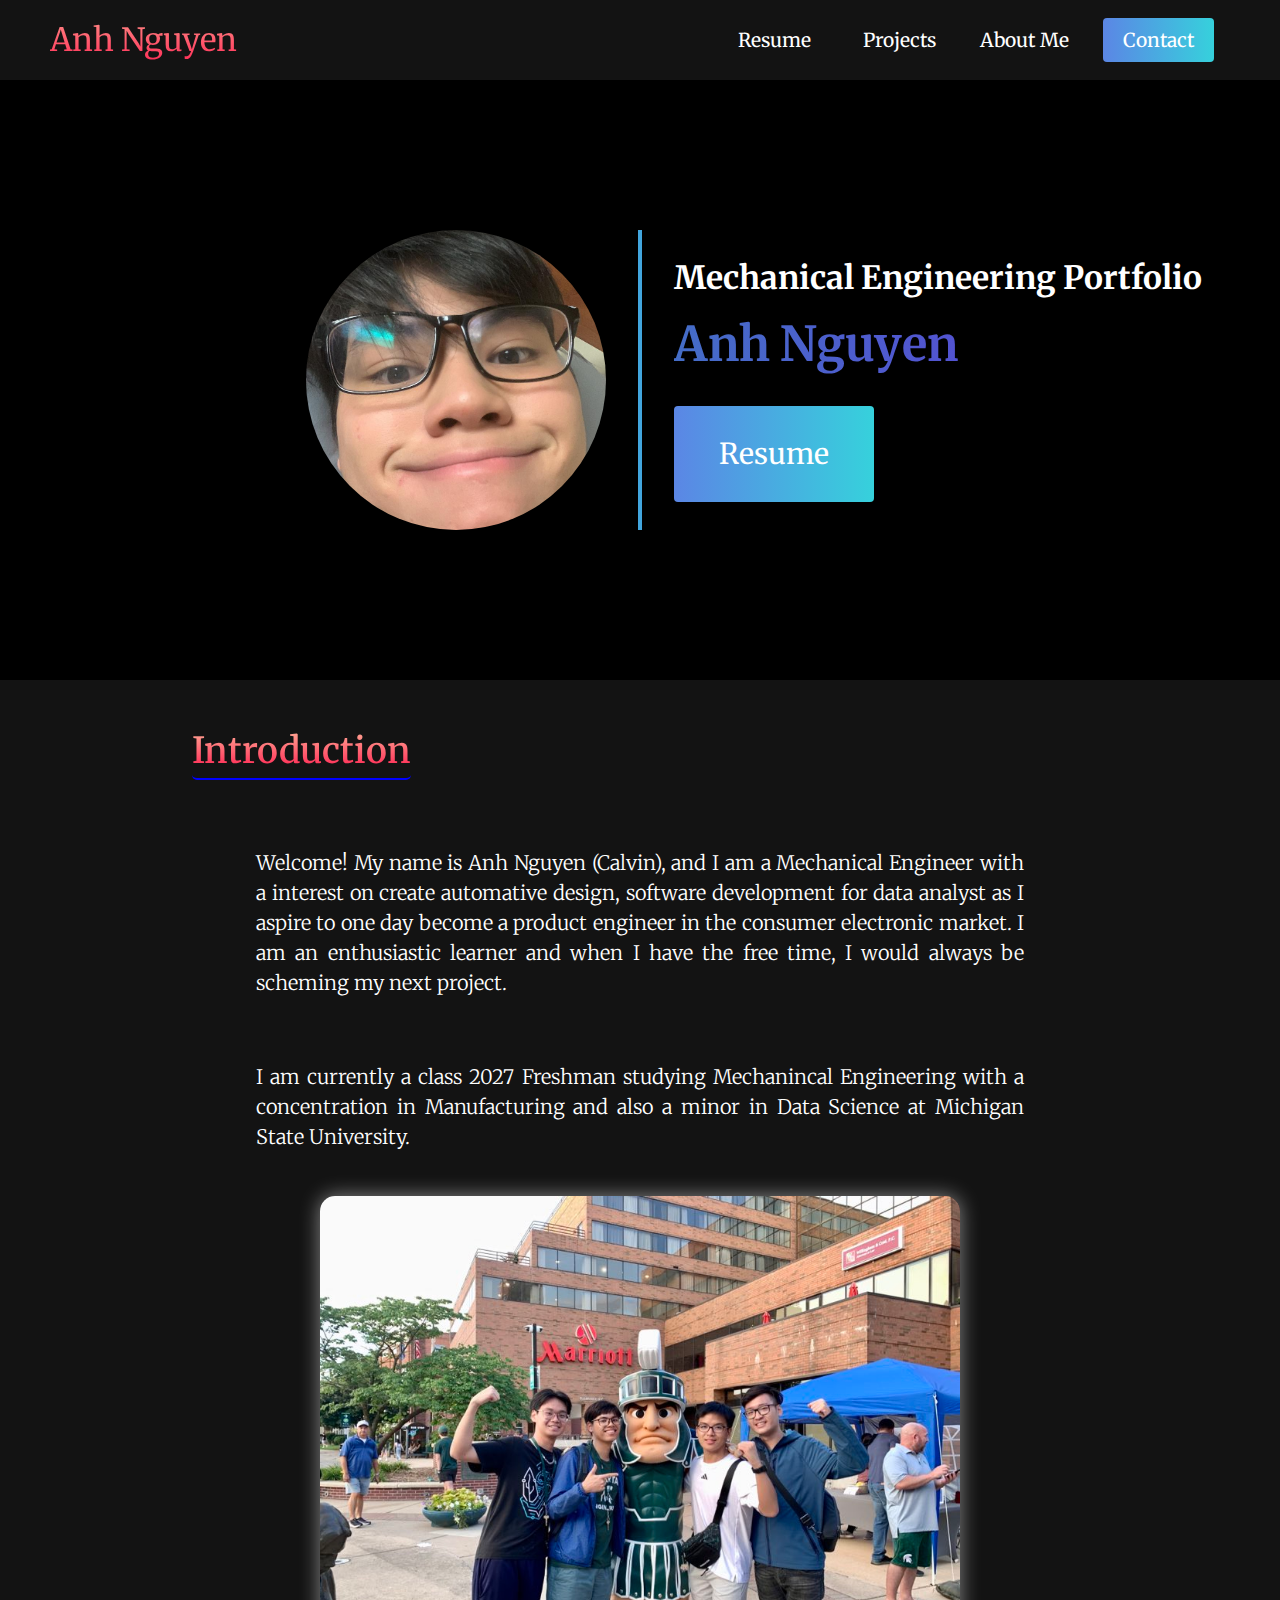
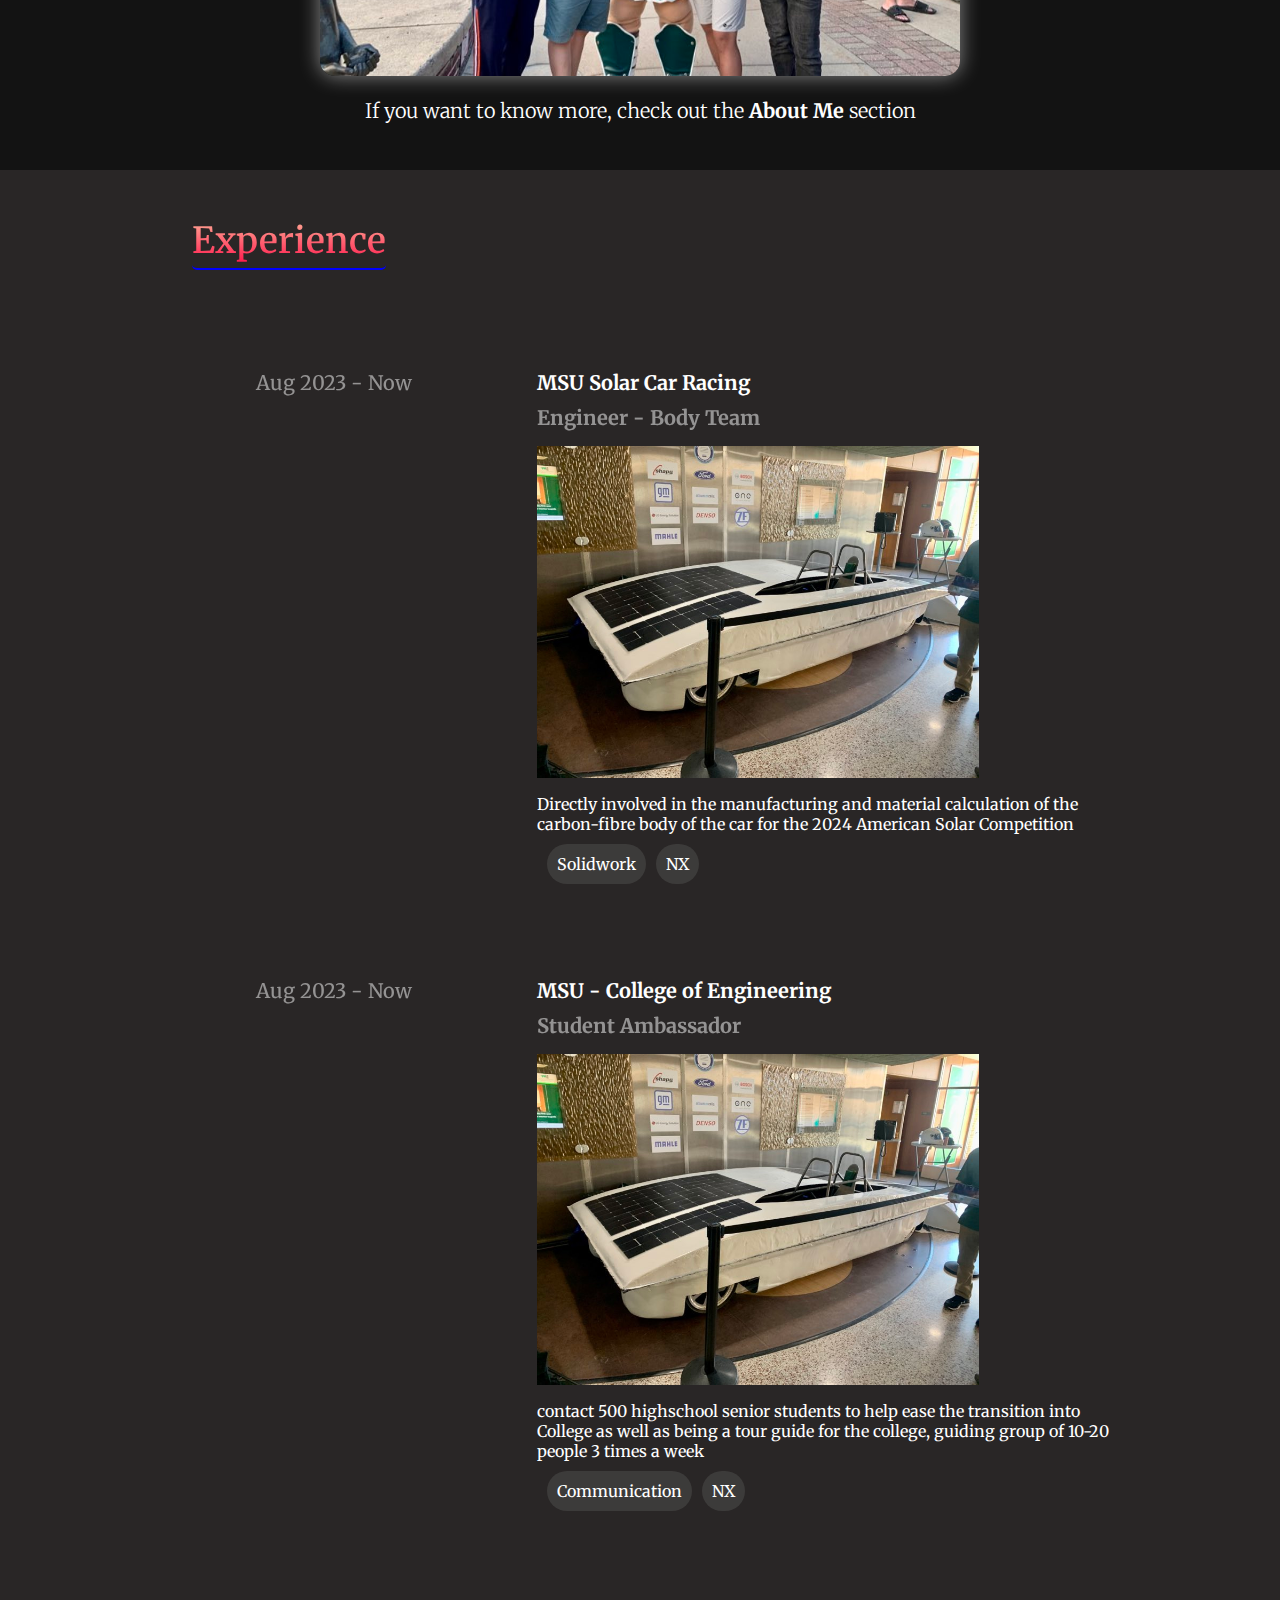
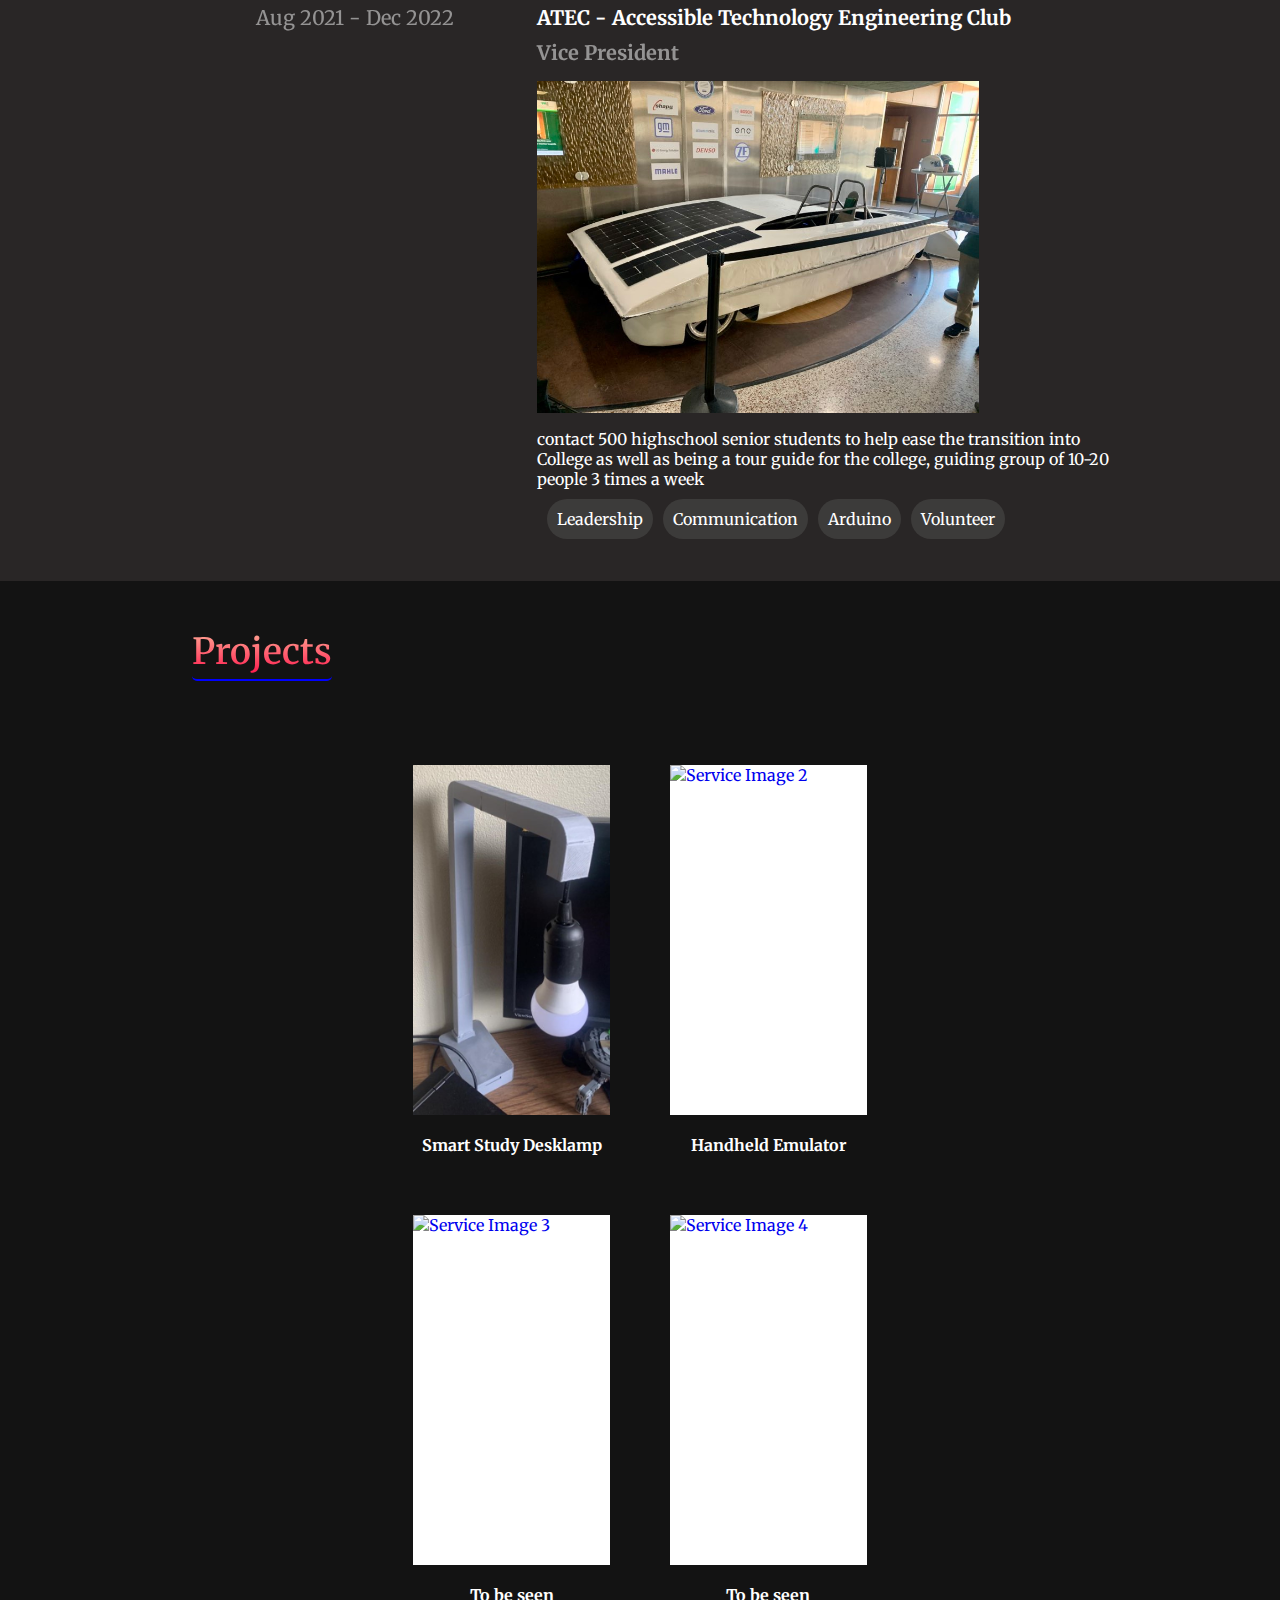
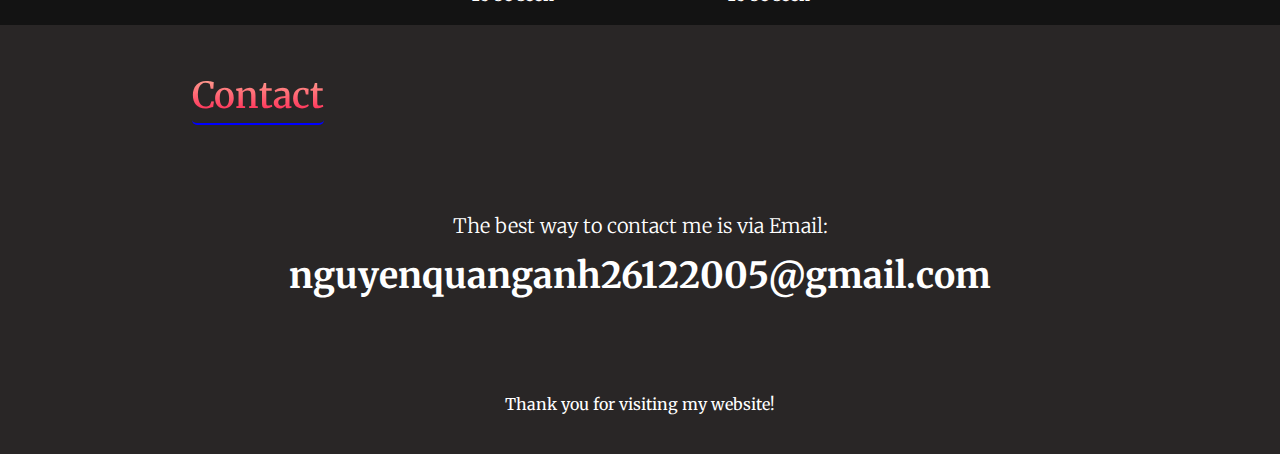
==== commit e9eca90c: "Add files via upload" ====
--- a/index.html
+++ b/index.html
@@ -4,7 +4,7 @@
         <meta charset="UTF-8">
         <meta name="viewport" content="width=device-width, initial-scale=1.0">
         <title>Anh Nguyen's Engineering Portfolio</title>
-        <link rel="stylesheet" href="mainstylev2.css">
+        <link rel="stylesheet" href="mainstylev4.css">
         <link
         rel="stylesheet"
         href="https://use.fontawesome.com/releases/v5.14.0/css/all.css"
--- a/mainstylev4.css
+++ b/mainstylev4.css
@@ -0,0 +1,909 @@
+*{
+    box-sizing: border-box;
+    margin: 0;
+    padding: 0;
+    font-family: 'Merriweather', sans-serif;
+    scroll-behavior: smooth;
+}
+body{
+    min-width: 50%;
+    min-height: 50%;
+}
+ /* width - do not work with firefox */ 
+ ::-webkit-scrollbar {
+    width: 15px;
+  }
+  
+  /* Track */
+  ::-webkit-scrollbar-track {
+    background: #1b1717ef;
+  }
+  
+  /* Handle */
+  ::-webkit-scrollbar-thumb {
+    background: #535353;
+  }
+  
+  /* Handle on hover */
+  ::-webkit-scrollbar-thumb:hover {
+    background: #414141;
+  } 
+.navbar{
+    background: #131313;
+    height: 80px;
+    display: flex;
+    justify-content: center;
+    align-items: center;
+    font-size: 1.2rem;
+    position: sticky;
+    top: 0;
+    z-index: 999; /* this is so that it would always be on top*/
+}
+
+.navbar__container{
+    display: flex;
+    justify-content: space-between;
+    height: 80px;
+    z-index: 1;
+    width: 100%;
+    max-width: 1300px;
+    margin: 0 auto;
+    padding: 0 50px;
+}
+
+#navbar__logo{
+    background-color: #ff8177;
+    background-image: linear-gradient(to top, #ff0844 0%, #ffb199 100%);
+    background-size: 100%;
+    -webkit-background-clip: text;
+    -moz-background-clip: text;
+    -webkit-text-fill-color: transparent;
+    -moz-text-fill-folor: transparent;
+    display: flex;
+    align-items: center;
+    cursor: pointer;
+    text-decoration: none;
+    font-size: 2rem;
+}
+
+.navbar__menu{
+    display: flex;
+    align-items: center;
+    list-style: none;
+}
+
+.navbar__item{
+    height: 80px;
+}
+
+.navbar__links{
+    color: #fff;
+    display:flex;
+    align-items: center;
+    justify-content: center;
+    width: 125px;
+    text-decoration: none;
+    height: 100%;
+    transition: all 0.3s ease;
+
+}
+
+.navbar__btn{
+    display: flex;
+    justify-content: center;
+    align-items: center;
+    padding: 0 1rem;
+    width: 100%;
+}
+
+.button{
+    display: flex;
+    justify-content: center;
+    align-items: center;
+    text-decoration: none;
+    padding: 10px 20px;
+    height: 100%;
+    width: 100%;
+    border: none;
+    outline: #ffb199;
+    border-radius: 4px;
+    background: #36D1DC;  /* fallback for old browsers */
+    background: -webkit-linear-gradient(to right, #5B86E5, #36D1DC);  /* Chrome 10-25, Safari 5.1-6 */
+    background: linear-gradient(to right, #5B86E5, #36D1DC); /* W3C, IE 10+/ Edge, Firefox 16+, Chrome 26+, Opera 12+, Safari 7+ */
+    color: #fff;
+    transition: all 0.3s ease
+}
+.button:after {
+    position: absolute;
+    content: '';
+    top: 0;
+    left: 0;
+    width:0;
+    height: 100%;
+    background: #36dc97;
+    transition: all 0.35s;
+    border-radius: 4px;
+
+}
+
+.button:hover{
+    color: #fff;
+
+}
+
+.button:hover:after{
+    width:100%;
+}
+
+.navbar__links:hover{
+    color:#18bbfc;
+    transform: scale(1.2);
+    transition: all 0.3s ease;
+}
+
+@media screen and (max-width: 960px) {
+    .navbar__container{
+        display: flex;
+        justify-content: space-between;
+        height: 80px;
+        z-index: 1;
+        width: 100%;
+        max-width: 1300px;
+        padding: 0;
+    }
+
+    .navbar__menu{
+        display: grid;
+        grid-template-columns: auto;
+        margin: 0;
+        width: 100%;
+        position: absolute;
+        top: -1000px;
+        opacity: 1;
+        transition: all 0.5s ease;
+        z-index: -1;
+        
+    }
+
+    .navbar__menu.active{
+        background: #131313;
+        top: 100%;
+        opacity: 1;
+        transform: all 0.5s ease;
+        z-index: 99;
+        height: 60vh;
+        font-size: 1.6rem;
+    }
+
+    #navbar__logo {
+        padding-left: 25px;
+    }
+    .navbar__toggle .bar{
+        width: 25px;
+        height: 3px;
+        margin: 5px auto;
+        transition: all 0.3s ease-in-out;
+        background: #fff;
+    }
+    
+    .navbar__item{
+        width: 100%;
+    }
+
+    .navbar__links{
+        text-align: center;
+        padding: 2rem;
+        width: 100%;
+        display: table;
+    }
+
+    .navbar__btn{
+        padding-bottom: 2rem;
+    }
+
+    .button{
+        display: flex;
+        justify-content: center;
+        align-items: center;
+        width: 80%;
+        height: 50px;
+        margin: 0;
+    }
+    
+
+    #mobile-menu{
+        position: absolute;
+        top: 20%;
+        right: 5%;
+        transform: translate(5%, 20%);
+
+    }
+
+    .navbar__toggle .bar{
+        display: block;
+        cursor: pointer;
+    }
+
+    #mobile-menu.is-active .bar:nth-child(2){
+        opacity: 0;
+    }
+
+    #mobile-menu.is-active .bar:nth-child(1){
+        transform: translateY(8px) rotate(45deg);
+    }
+
+    #mobile-menu.is-active .bar:nth-child(3){
+        transform: translateY(-8px) rotate(-45deg);
+    }
+}
+
+/* Hero Section */
+.hero{
+    background:  #000000;
+    padding: 150px 0;
+    display: grid;
+    grid-template-columns: 1fr auto 1fr;
+    position: relative;
+    overflow: hidden;
+    border: none; /* Remove border */
+    color: white; /* Text color */
+    cursor: pointer; /* Set cursor style to pointer */
+    outline: none; /* Remove default outline */
+    /* margin: 0 20%; */
+      
+}
+
+.hero:before {
+    --size: 0; /* Custom property for size */
+    content: ''; /* Empty content */
+    position: absolute; /* Set the position absolute */
+    left: var(--x); /* Position from left based on mouse movement */
+    top: var(--y); /* Position from top based on mouse movement */
+    width: var(--size); /* Width of the pseudo-element */
+    height: var(--size); /* Height of the pseudo-element */
+    background: radial-gradient(circle closest-side, rgb(0, 217, 255), transparent); /* Gradient background */
+    transform: translate(-50%, -50%); /* Translate the pseudo-element */
+    transition: width 0.2s ease, height 0.2s ease; /* Transition effect for width and height */
+    
+  }
+  
+  .hero:hover:before {
+    --size: 500px; /* Size of the pseudo-element on hover */
+    z-index: 2;
+}
+
+
+
+.hero__img{
+    display: flex;
+    justify-content: right; /* Center the content horizontally */
+    align-items: right;
+    padding-right: 5%;
+    z-index: 100;
+}
+
+.circle-image{
+    width: 300px;
+    height: 300px;
+    background-image: url('me.jpg'); /* Replace 'your-image-file.jpg' with the path to your image */
+    background-size: cover; /* Cover the entire container with the background image */
+    background-position: center;
+    border-radius: 50%;
+    pointer-events: none; 
+}
+.divider{
+    width: 4px; /* Width of the vertical line */
+    background-color: #42A6DE;
+    z-index: 100;
+}
+.hero__overview{
+    display: flex;
+    flex-direction: column;
+    align-items: left;
+    justify-content: center;
+    padding-left: 5%;
+    z-index: 100;
+}
+.hero__heading{
+    font-size: 2rem;
+    margin-bottom: 1rem;
+    color: #fff;
+}
+
+.hero__heading h1{
+    background: #36D1DC;  /* fallback for old browsers */
+    background: -webkit-linear-gradient(to right, #5B86E5, #36D1DC);  /* Chrome 10-25, Safari 5.1-6 */
+    background: linear-gradient(to right, #5B86E5, #36D1DC); /* W3C, IE 10+/ Edge, Firefox 16+, Chrome 26+, Opera 12+, Safari 7+ */
+    background-size: 100%;
+    -webkit-background-clip: text;
+    -moz-background-clip: text;
+    -webkit-text-fill-color: transparent;
+    -moz-text-fill-color: transparent;
+}
+
+.hero__description {
+    font-size: 3rem;
+    font-weight: 700 ;
+    background: #6236dc;  /* fallback for old browsers */
+    background: -webkit-linear-gradient(to right, #30329c, #6236dc);  /* Chrome 10-25, Safari 5.1-6 */
+    background: linear-gradient(to right, #446dc7, #6236dc); /* W3C, IE 10+/ Edge, Firefox 16+, Chrome 26+, Opera 12+, Safari 7+ */
+    -webkit-background-clip: text;
+    -moz-background-clip: text;
+    -webkit-text-fill-color: transparent;
+    -moz-text-fill-color: transparent;
+}
+
+.main__btn{
+    font-size: 1.8rem;
+    max-width: 200px;
+    background: #36D1DC;  /* fallback for old browsers */
+    background: -webkit-linear-gradient(to right, #5B86E5, #36D1DC);  /* Chrome 10-25, Safari 5.1-6 */
+    background: linear-gradient(to right, #5B86E5, #36D1DC); /* W3C, IE 10+/ Edge, Firefox 16+, Chrome 26+, Opera 12+, Safari 7+ */
+    padding: 30px;
+    border: none;
+    border-radius: 4px;
+    margin-top: 2rem;
+    cursor: pointer;
+    position: relative;
+    transition: all 0.35s;
+    outline: none;
+}
+
+.main__btn a {
+    color: #fff;
+    text-decoration: none;
+}
+
+@media screen and (max-width: 768px){
+    .hero{
+        background:  #000000;
+        padding: 150px 0;
+        display: flex;
+        flex-direction: column;
+        position: relative;
+        align-content: center;
+        justify-content: center;
+     /* Remove default outline */
+        /* margin: 0 20%; */
+          
+    }
+    .hero__img{
+        align-self: center;
+        padding: 1rem 0;
+    }
+    .circle-image{
+        width: 200px;
+        height: 200px;
+    }
+    .divider{
+        display: none;
+
+    }        
+    .hero__overview{
+        padding-left: 0;
+    }
+    .hero__heading{
+        font-size: 1rem;
+        text-align: center;
+        margin-bottom: 0.75rem;
+    }
+
+    .hero__description{
+        font-size: 1.5rem;
+        text-align: center;
+    }
+
+    .main__btn{
+        align-self: center;
+        font-size: 1.25rem;
+        max-width: 300px;
+        background: #36D1DC;  /* fallback for old browsers */
+        background: -webkit-linear-gradient(to right, #5B86E5, #36D1DC);  /* Chrome 10-25, Safari 5.1-6 */
+        background: linear-gradient(to right, #5B86E5, #36D1DC); /* W3C, IE 10+/ Edge, Firefox 16+, Chrome 26+, Opera 12+, Safari 7+ */
+        padding: 25px;
+        border: none;
+        border-radius: 4px;
+        margin-top: 1rem;
+        cursor: pointer;
+        position: relative;
+        transition: all 0.35s;
+        outline: none;
+    }
+}
+/* The name box */
+.box{
+    display: flex;
+    flex-direction: column;
+    padding: 3rem 0;
+    background-color: #131313;
+    box-sizing: border-box;
+}
+#Experience, #Contact{
+    background-color: #1b1717ef;
+}
+
+.content{
+    display: inline-block;
+    margin-left: 15%;
+    color: #ffffff;
+    font-size: 2.25rem;
+    font-weight: 600;
+    text-decoration: none; /* Remove default underline */
+    border-bottom: 2px solid blue; /* Add custom underline */
+    border-radius: 5px;
+    padding-bottom: 5px;
+    background-color: #ff8177;
+    background-image: linear-gradient(to top, #ff0844 0%, #ffb199 100%);
+    background-size: 100%;
+    -webkit-background-clip: text;
+    -moz-background-clip: text;
+    -webkit-text-fill-color: transparent;
+    -moz-text-fill-folor: transparent;
+}
+@media screen and (max-width: 768px){
+    .box{
+        padding: 1.5rem 0;
+    }
+
+    .content{
+        font-size: 1.75rem;
+    }
+}
+
+
+/* About Section */
+.main{
+    background-color: #131313;
+    justify-content: center;
+    align-content: center;
+
+    
+}
+
+.main__container{
+    display: flex;
+    flex-direction: column;
+    align-items: center;
+    /* justify-content: center; */
+    /* align-content: center; */
+    height: 100%;
+    z-index: 1;
+    width: 100%;
+    line-height: 1.5;
+
+}
+.main__container img{
+    display: flex;
+    justify-content: center;
+    align-items: center;
+    height: auto;
+    border-radius: 15px;
+    width: 50%;
+    box-shadow: 0 0 20px rgba(255, 255, 255, 0.5);
+}
+.main__content, .education, .more{
+    
+    color: #fff;
+    display: flex;
+    /* justify-content: center; Center the content horizontally */
+    padding: 20px 20%;
+
+}
+
+.main__content p, .education p, .more p {
+    text-align: justify;
+    font-size: 1.25rem;
+    font-weight: 100;
+    padding-bottom: 1.5rem;
+}
+
+.more a{
+    font-weight: 700;
+    color:#fff;
+    text-decoration: none;
+}
+
+
+.main__btn:after {
+    position: absolute;
+    content: '';
+    top: 0;
+    left: 0;
+    width:0;
+    height: 100%;
+    background: #36dc97;
+    transition: all 0.35s;
+    border-radius: 4px;
+
+}
+
+.main__btn:hover{
+    color: #fff;
+}
+
+.main__btn:hover:after{
+    width:100%;
+}
+
+.main__img--container{
+    text-align: center;
+}
+
+.main__img--card{
+    margin: 10px;
+    height: 500px;
+    width: 500px;
+    border-radius: 4px;
+    display: flex;
+    flex-direction: column;
+    justify-content: center;
+    color: #fff;
+    background-image: linear-gradient(to right, #00dbde 0%, #fc00ff 100%);
+}
+
+.fa-layer-group,
+.fa-users {
+    font-size: 14rem;
+}
+
+#card-2{
+    background: #36D1DC;  /* fallback for old browsers */
+    background: -webkit-linear-gradient(to right, #5B86E5, #36D1DC);  /* Chrome 10-25, Safari 5.1-6 */
+    background: linear-gradient(to right, #5B86E5, #36D1DC); /* W3C, IE 10+/ Edge, Firefox 16+, Chrome 26+, Opera 12+, Safari 7+ */
+}
+
+/* Mobile Responsive */
+@media screen and (max-width: 1100px) {
+    .main__container{
+        display: flex;
+        flex-direction: column;
+        align-items: center;
+        justify-content: center;
+        width: 100%;
+        margin: 0 auto;
+        height: 100%;
+        line-height: 1.25;
+    }
+
+    .main__content{
+        text-align: center;
+    }
+
+    .main__content h1{
+        font-size: 2.5rem;
+        margin-top: 2rem;
+    }
+
+    .main__content h2{
+        font-size: 3rem;
+    }
+
+    .main__content p{
+        margin-top: 1rem;
+        font-size: 1.1rem;
+    }
+    .main__container img{
+        align-items: center;
+        
+    }
+    .education p{
+        font-size: 1.1rem;
+    }
+    .more p{
+        font-size: 1.1rem;
+    }
+}
+
+@media screen and (max-width: 480px) {
+    .main__content p, .education p, .more p{
+        font-size: 0.75rem;
+    }
+
+}
+
+/* Experience section */
+.experience-link {
+    pointer-events: auto;
+    text-decoration: none; /* Enable pointer events on the link */
+  }
+.experience-section {
+    display: grid;
+    grid-template-columns: 20% 20% 1fr; /* Create a grid with flexible columns */
+    padding: 2rem 0;
+    height: 100%;
+    background-color: #1b1717ef;
+  }
+.experience-section:hover {
+    background-color: rgba(61, 89, 165, 0.685);
+    transition: background-color 0.3s ease-in-out; /* Set the background color to a semi-transparent white */
+}
+.nothing{
+    font-size: 1.25rem;
+    text-align: left;
+    color: #fff
+}
+  .year {
+    font-size: 1.25rem;
+    text-align: left;
+    margin: 20px 0;
+    color: #fff;
+    opacity: 50%;
+  }
+  
+.description {
+    display: flex;
+    flex-direction: column;
+    color: #fff;
+    padding-right: 20%;
+    padding-left: 25px; /* Background color for the description box */
+  }
+
+.heading{
+    font-size: 1.25rem;
+    padding-top: 20px;
+}
+
+.position{
+    text-align: left;
+    font-size: 1.25rem;
+    padding-top: 10px;
+    opacity: 50%;
+}
+.experience-section img{
+    max-width: 75%; /* Ensure the image doesn't exceed the width of its container */
+    padding-top: 1rem;
+    height: auto; /* Maintain the aspect ratio of the image */
+    display: block; /* Ensure the image is displayed as a block element */
+    align-content: left; 
+}
+.skill__description{
+    font-size: 1rem;
+    padding-top: 1rem
+}
+.skills{
+    display: flex;
+    padding: 10px;
+
+}
+
+@media screen and (max-width: 1100px) {
+    .nothing{
+        display: none;
+    }
+    .year {
+        font-size: 1.1rem;
+        text-align: left;
+        margin: 0 0 0 20%;
+        color: #fff;
+        opacity: 50%;
+    }
+      
+    .experience-section {
+        display: flex;
+        flex-direction: column;/* Create a grid with flexible columns */
+        padding-top: 1rem;
+        height: 100%;
+        background-color: #1b1717ef;
+    }
+
+    .description {
+        display: flex;
+        flex-direction: column;
+        color: #fff;
+        padding-right: 20%;
+        padding-left: 20%; /* Background color for the description box */
+    }
+}
+.bean__box{
+    padding: 10px;
+    margin-right: 10px;
+    background-color: rgba(240,250,240, 0.1);
+    border-radius: 20px;
+
+}
+
+.bean__box p {
+    margin: 0 ;
+    color: #fff;
+}
+/* Project Section */
+.services {
+    background: #131313;
+    display: flex;
+    flex-direction: column;
+    justify-content: center;
+    align-items: center;
+    height: 100%;
+    padding: 1rem 20% 0 20%;
+  }
+  
+ 
+.services__wrapper {
+    display: grid;
+    grid-template-columns: repeat(4, 1fr); /* Create 2 equal-width columns */
+    grid-auto-rows: auto; /* Automatically adjust row height based on content */
+    gap: 20px; /* Add gap between grid items */
+    }
+    
+    .services__card {
+    display: flex;
+    flex-direction: column;
+    align-items: center;
+    padding: 20px;
+    border: none;
+    position: relative; 
+    ;/* Add border for visual separation */
+    }
+    .services__card .services_card_description {
+        position: absolute;
+        align-items: center;
+        bottom: 0%; /* Initially hide the description window */
+        width: 100%;
+        height: 100%;
+        background-color: rgba(0, 0, 0, 0.75); /* Semi-transparent background */
+        color: #fff;
+        padding: 10px;
+        opacity: 0;
+        transition: opacity 0.3s; /* Smooth transition effect */
+      }
+    .services_card_description{
+        text-align: center;
+    }
+
+    .services_card_description h2{
+        font-size: 24px;
+        font-weight: 700;
+    }
+
+    .services_card_description h3{
+        padding-top: 1rem;
+        font-size: 20px;
+        font-weight: 500;
+    }
+    .services_card_description p{
+        padding-top: 1rem;
+        font-size: 16px;
+        font-weight: 200;
+    }
+    .services__card:hover .services_card_description {
+        transform: scale(1.1);
+        transition: ease-in-out 0.3s;
+        opacity: 1; /* Show the description window on hover */
+      }
+    .services__card img {
+    height: 350px;
+    aspect-ratio: 9/16; /* Ensure image doesn't exceed container width */
+    margin-bottom: 10px;
+    background-color: #fff; /* Add space between image and h1 */
+    }
+    
+    .services__card h1 {
+    text-align: center;
+    margin: 0;
+    padding-top: 10px;
+    font-size: 1rem;
+    color: #fff /* Remove default margin */
+    }
+  
+  
+  .services__btn {
+    display: flex;
+    justify-content: center;
+    margin-top: 16px;
+  }
+  
+  .services__card button {
+    color: #fff;
+    padding: 14px 24px;
+    border: none;
+    outline: none;
+    border-radius: 4px;
+    background: #131313;
+    font-size: 1rem;
+  }
+  
+  .services__card button:hover {
+    cursor: pointer;
+  }
+  
+  @media screen and (max-width: 1300px) {
+    .services__wrapper {
+      grid-template-columns: 1fr 1fr;
+    }
+  }
+  
+  @media screen and (max-width: 768px) {
+    .services__wrapper {
+      grid-template-columns: 1fr;
+    }
+  }
+
+  /*Contact  */
+.contact{
+    background-color: #1b1717ef;
+}
+  .footer__container {
+    padding: 1rem 0;
+    display: flex;
+    flex-direction: column;
+    justify-content: center;
+    align-items: center;
+  }
+
+  .email h1, h2{
+    color: #fff;
+    text-align: center;
+  }
+#emailLink{
+    color: #fff;
+    text-align: center;
+    font-size: 2.25rem;
+    font-weight: 700;
+    text-decoration: none;
+}
+.email h2{
+    font-size: 1.25rem;
+    font-weight: 100;
+    padding-top: 1.5rem;
+    padding-bottom: 15px;
+  }
+  .social__media {
+    display: flex;
+    justify-content: center; /* Center horizontally */
+    padding: 20px; /* Add space around the icons */
+  }
+  
+  .social__icons {
+    display: flex;
+    justify-content: space-between; /* Add space between icons */
+    align-items: center; /* Align icons vertically */
+  }
+  
+
+  .social__icon--link {
+    margin: 0 15px;
+    color: #fff;
+    font-size: 1.75rem; /* Add space between icons */
+  }
+  
+
+  .social__icon--link:hover{
+    transform: scale(1.25);
+    transition: ease-in-out 0.3s;
+  }
+
+.thankyou{
+    color: #fff;
+    font-size: 16px;
+    opacity: 1;
+    padding: 2.5rem 0; 
+    text-align: center;
+}
+ @media screen and (max-width: 768px) {
+    .footer__container{
+        padding: 0;
+    }
+
+    #emailLink{
+        color: #fff;
+        text-align: center;
+        font-size: 1.4rem;
+        font-weight: 700;
+        text-decoration: none;
+    }
+
+    .email h2{
+        font-size: 1rem;
+        font-weight: 100;
+        padding-top: 1.5rem;
+        padding-bottom: 1rem;
+    }
+
+    .thankyou{
+        color: #fff;
+        font-size: 12px;
+        opacity: 1;
+        padding-top: 4rem; 
+        text-align: center;
+    }
+ }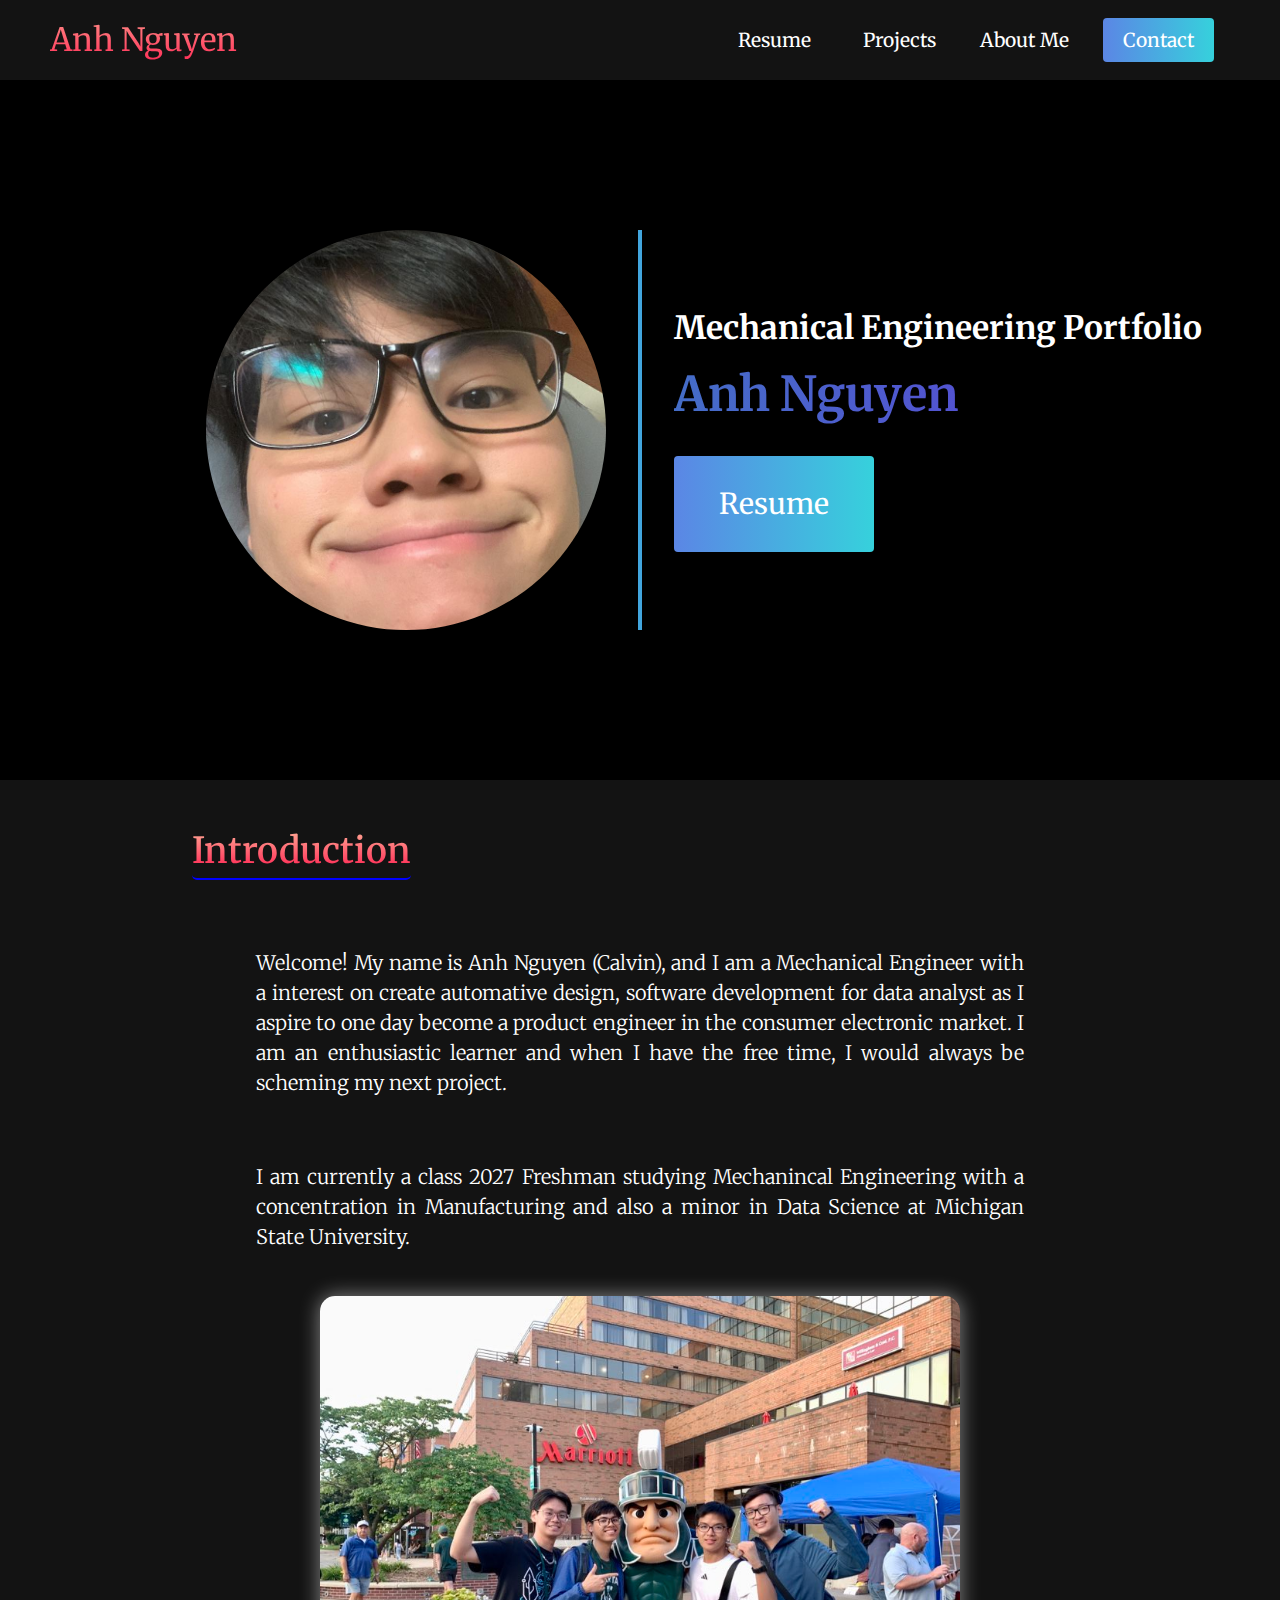
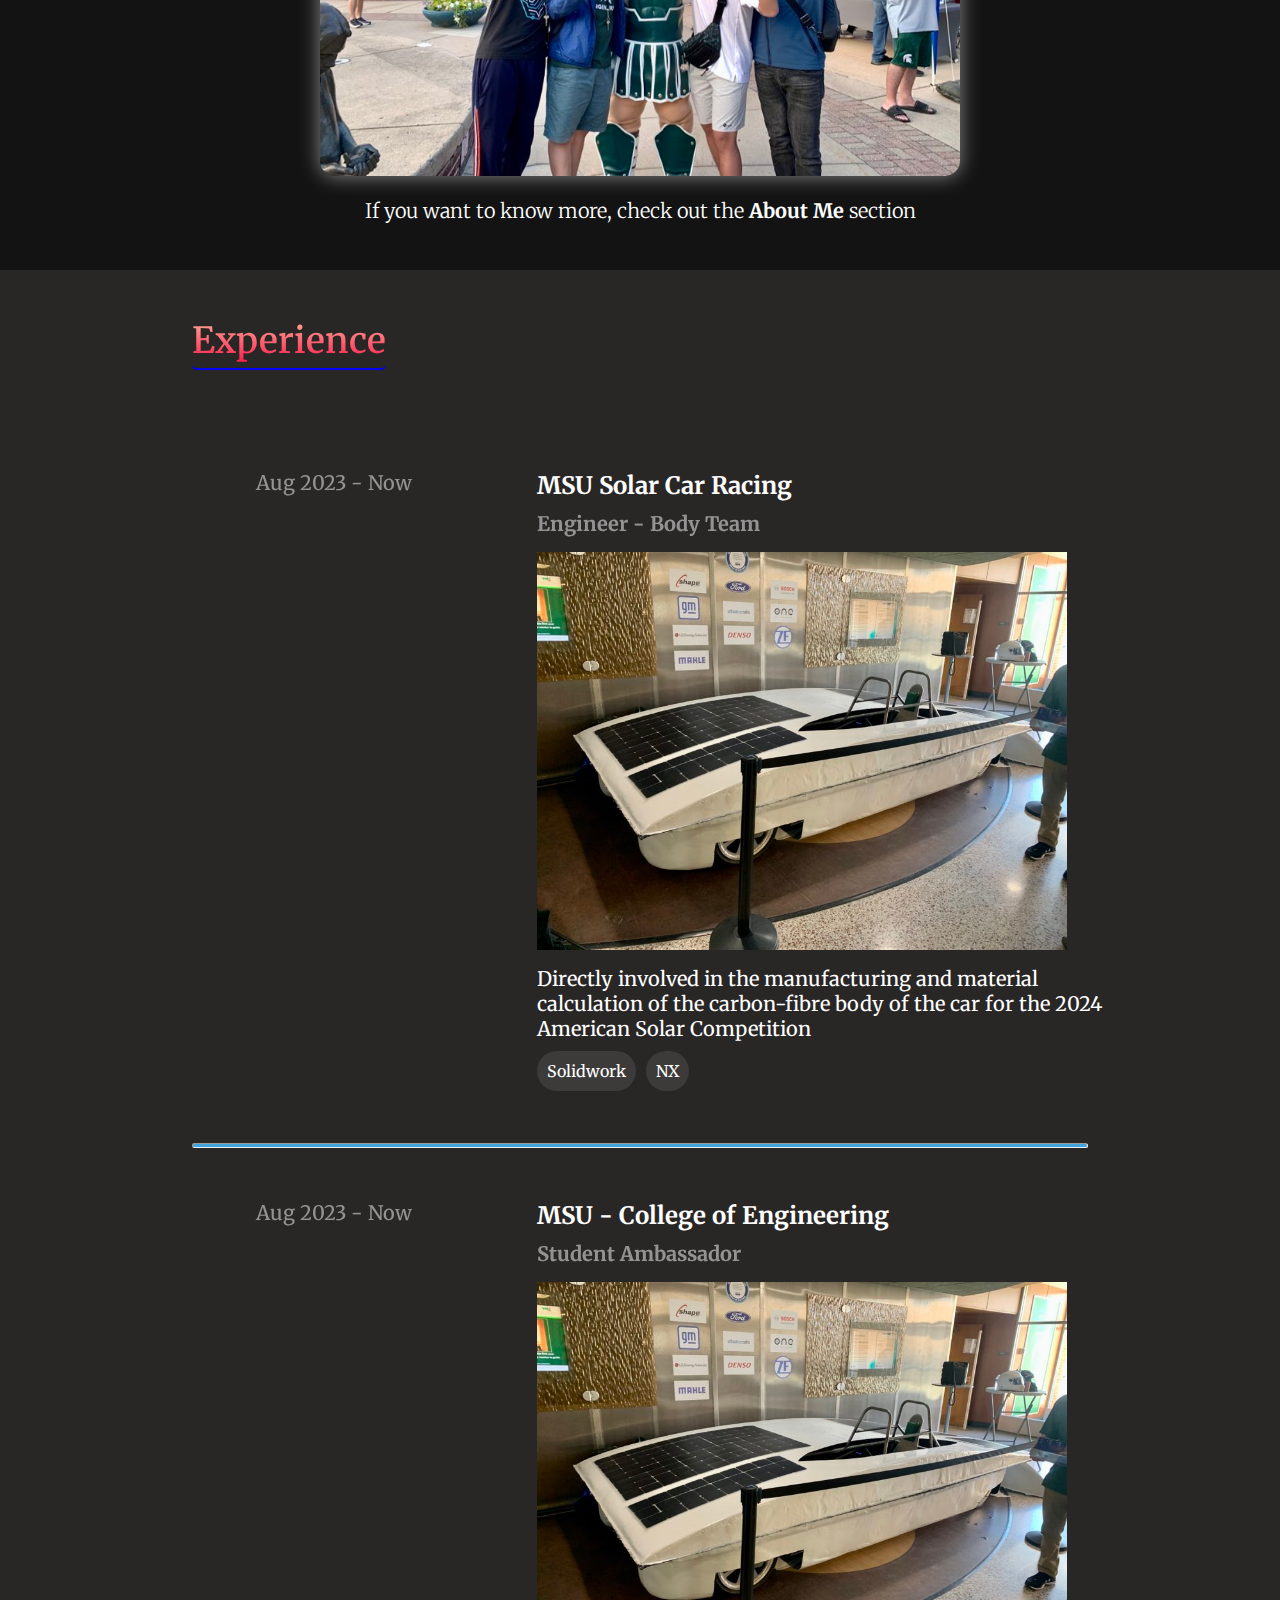
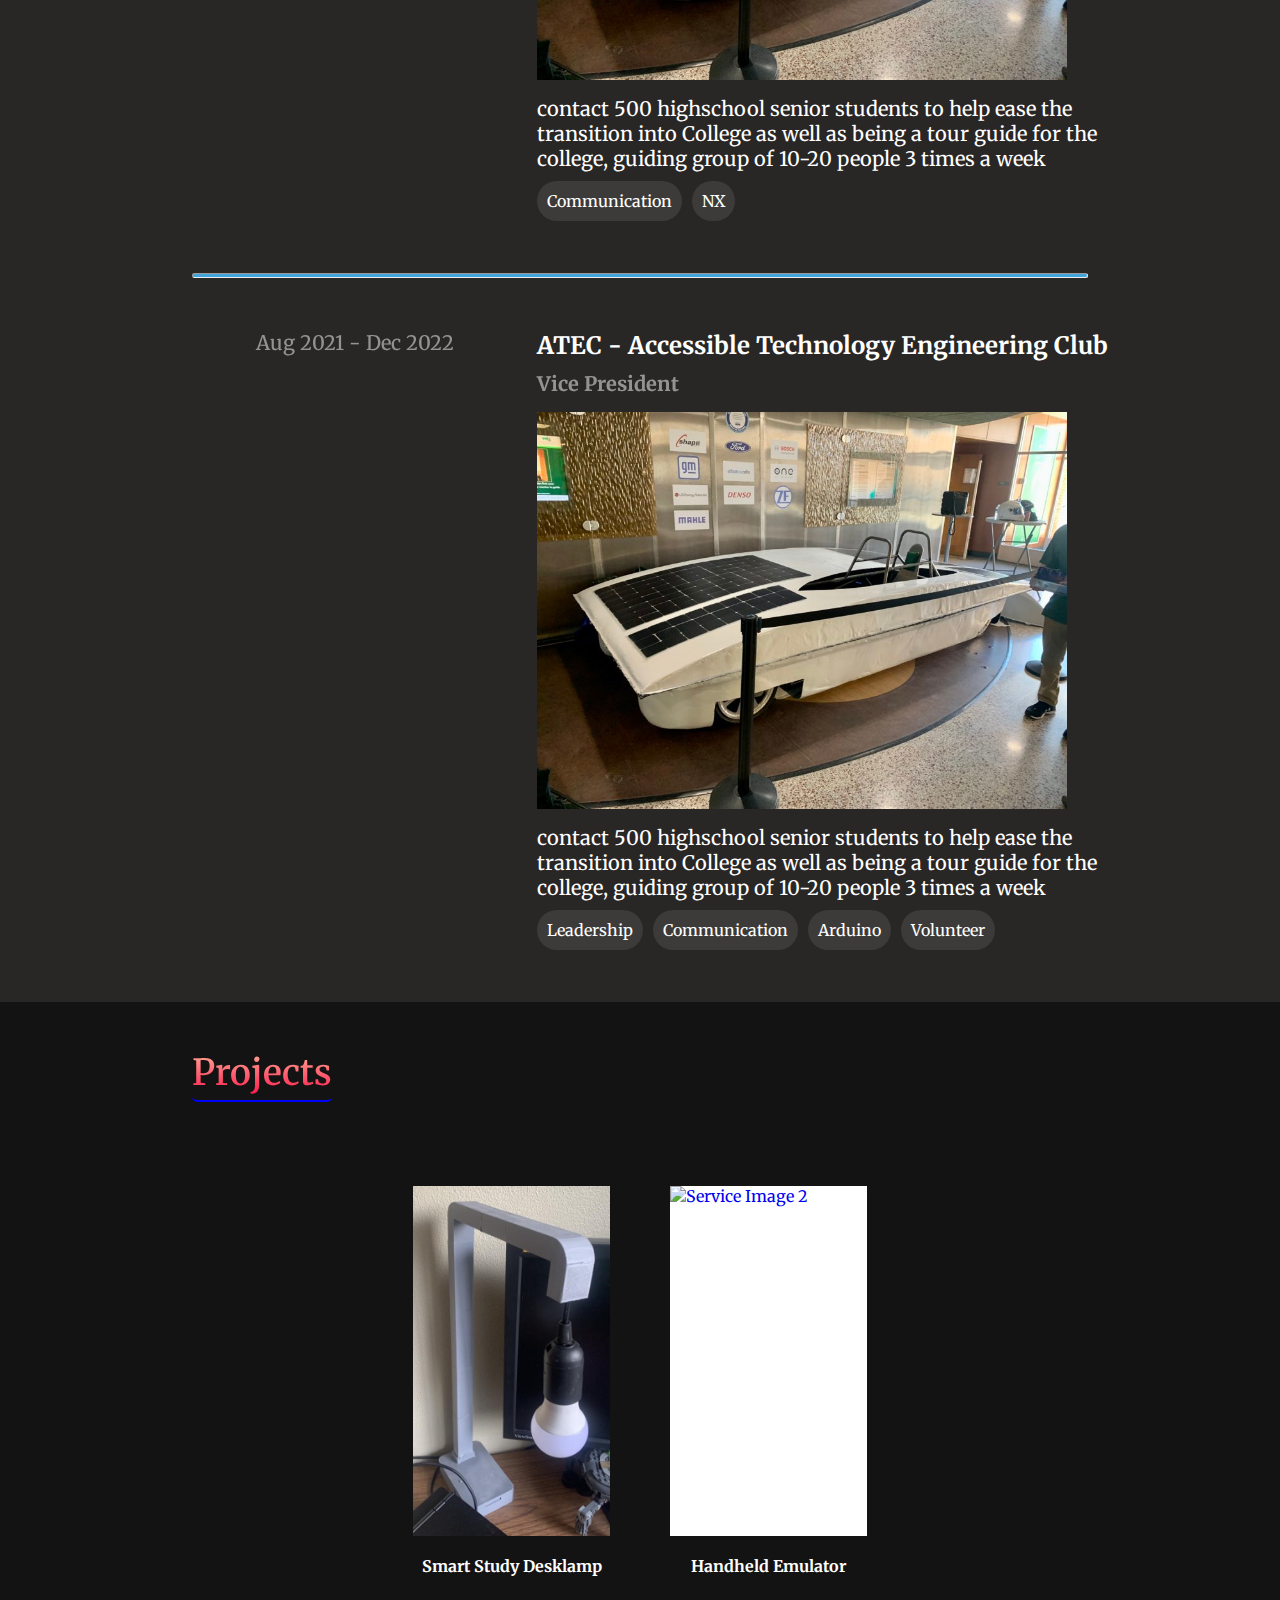
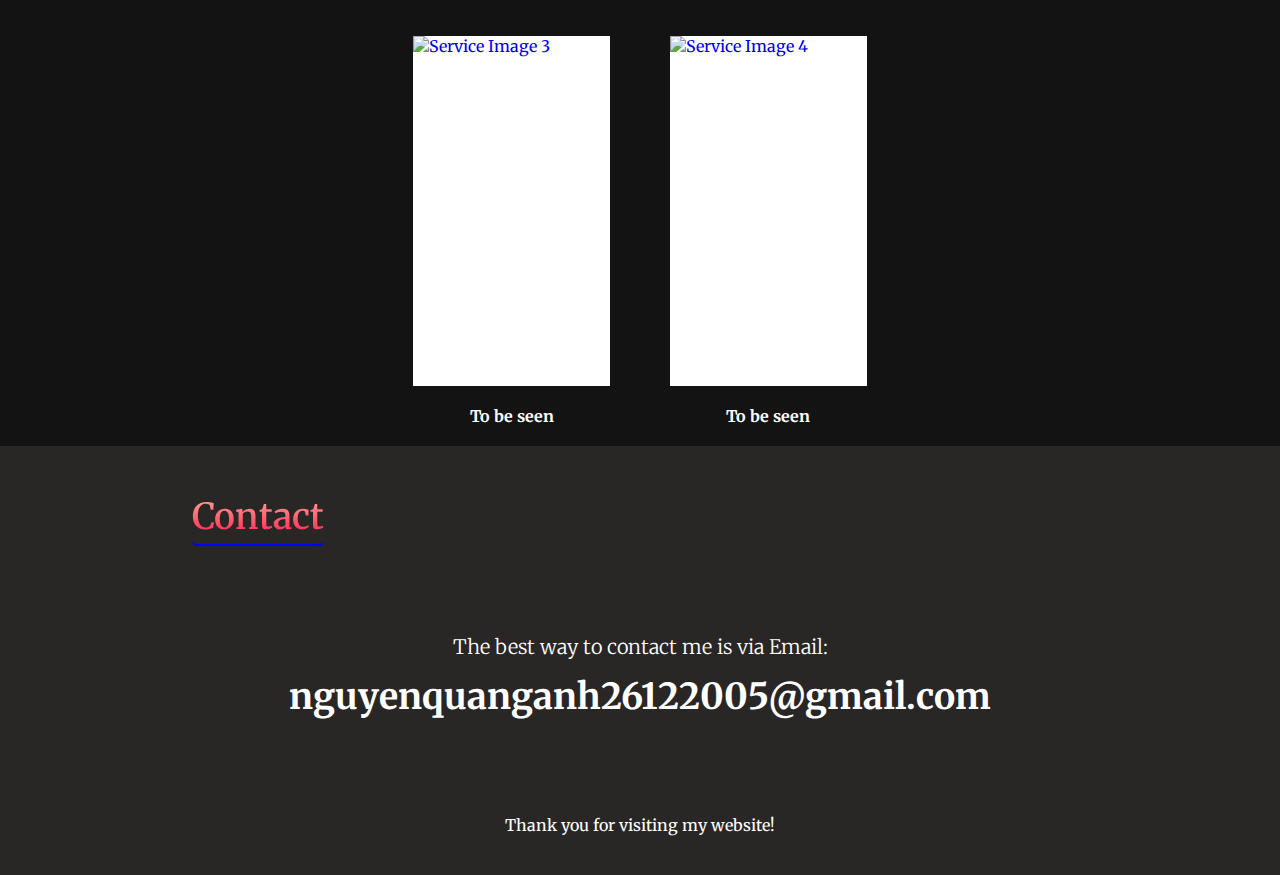
==== commit 5421c782: "Add files via upload" ====
--- a/index.html
+++ b/index.html
@@ -4,7 +4,7 @@
         <meta charset="UTF-8">
         <meta name="viewport" content="width=device-width, initial-scale=1.0">
         <title>Anh Nguyen's Engineering Portfolio</title>
-        <link rel="stylesheet" href="mainstylev4.css">
+        <link rel="stylesheet" href="mainstylev5.css">
         <link
         rel="stylesheet"
         href="https://use.fontawesome.com/releases/v5.14.0/css/all.css"
@@ -99,6 +99,13 @@
                 </div>   
             </div>
         </a>
+
+        <!-- bar -->
+        <div class="line_class">
+            <hr class="line">
+        </div>
+        
+
         <a href="#Experience" class="experience-link">
             <div class="experience-section">
                 <div class="nothing"></div> 
@@ -119,6 +126,11 @@
                 </div>   
             </div>
         </a>
+
+        <div class="line_class">
+            <hr class="line">
+        </div>
+        
         <a href="#Experience" class="experience-link">
             <div class="experience-section"> 
                 <div class="nothing"></div>
--- a/mainstylev5.css
+++ b/mainstylev5.css
@@ -0,0 +1,955 @@
+*{
+    box-sizing: border-box;
+    margin: 0;
+    padding: 0;
+    font-family: 'Merriweather', sans-serif;
+    scroll-behavior: smooth;
+}
+body{
+    min-width: 50%;
+    min-height: 50%;
+}
+ /* width - do not work with firefox */ 
+ ::-webkit-scrollbar {
+    width: 15px;
+  }
+  
+  /* Track */
+  ::-webkit-scrollbar-track {
+    background: #1b1717ef;
+  }
+  
+  /* Handle */
+  ::-webkit-scrollbar-thumb {
+    background: #535353;
+  }
+  
+  /* Handle on hover */
+  ::-webkit-scrollbar-thumb:hover {
+    background: #414141;
+  } 
+.navbar{
+    background: #131313;
+    height: 80px;
+    display: flex;
+    justify-content: center;
+    align-items: center;
+    font-size: 1.2rem;
+    position: sticky;
+    top: 0;
+    z-index: 999; /* this is so that it would always be on top*/
+}
+
+.navbar__container{
+    display: flex;
+    justify-content: space-between;
+    height: 80px;
+    z-index: 1;
+    width: 100%;
+    max-width: 1300px;
+    margin: 0 auto;
+    padding: 0 50px;
+}
+
+#navbar__logo{
+    background-color: #ff8177;
+    background-image: linear-gradient(to top, #ff0844 0%, #ffb199 100%);
+    background-size: 100%;
+    -webkit-background-clip: text;
+    -moz-background-clip: text;
+    -webkit-text-fill-color: transparent;
+    -moz-text-fill-folor: transparent;
+    display: flex;
+    align-items: center;
+    cursor: pointer;
+    text-decoration: none;
+    font-size: 2rem;
+}
+
+.navbar__menu{
+    display: flex;
+    align-items: center;
+    list-style: none;
+}
+
+.navbar__item{
+    height: 80px;
+}
+
+.navbar__links{
+    color: #fff;
+    display:flex;
+    align-items: center;
+    justify-content: center;
+    width: 125px;
+    text-decoration: none;
+    height: 100%;
+    transition: all 0.3s ease;
+
+}
+
+.navbar__btn{
+    display: flex;
+    justify-content: center;
+    align-items: center;
+    padding: 0 1rem;
+    width: 100%;
+}
+
+.button{
+    display: flex;
+    justify-content: center;
+    align-items: center;
+    text-decoration: none;
+    padding: 10px 20px;
+    height: 100%;
+    width: 100%;
+    border: none;
+    outline: #ffb199;
+    border-radius: 4px;
+    background: #36D1DC;  /* fallback for old browsers */
+    background: -webkit-linear-gradient(to right, #5B86E5, #36D1DC);  /* Chrome 10-25, Safari 5.1-6 */
+    background: linear-gradient(to right, #5B86E5, #36D1DC); /* W3C, IE 10+/ Edge, Firefox 16+, Chrome 26+, Opera 12+, Safari 7+ */
+    color: #fff;
+    transition: all 0.3s ease
+}
+.button:after {
+    position: absolute;
+    content: '';
+    top: 0;
+    left: 0;
+    width:0;
+    height: 100%;
+    background: #36dc97;
+    transition: all 0.35s;
+    border-radius: 4px;
+
+}
+
+.button:hover{
+    color: #fff;
+
+}
+
+.button:hover:after{
+    width:100%;
+}
+
+.navbar__links:hover{
+    color:#18bbfc;
+    transform: scale(1.2);
+    transition: all 0.3s ease;
+}
+
+@media screen and (max-width: 960px) {
+    .navbar__container{
+        display: flex;
+        justify-content: space-between;
+        height: 80px;
+        z-index: 1;
+        width: 100%;
+        max-width: 1300px;
+        padding: 0;
+    }
+
+    .navbar__menu{
+        display: grid;
+        grid-template-columns: auto;
+        margin: 0;
+        width: 100%;
+        position: absolute;
+        top: -1000px;
+        opacity: 1;
+        transition: all 0.5s ease;
+        z-index: -1;
+        
+    }
+
+    .navbar__menu.active{
+        background: #131313;
+        top: 100%;
+        opacity: 1;
+        transform: all 0.5s ease;
+        z-index: 99;
+        height: 60vh;
+        font-size: 1.6rem;
+    }
+
+    #navbar__logo {
+        padding-left: 25px;
+    }
+    .navbar__toggle .bar{
+        width: 25px;
+        height: 3px;
+        margin: 5px auto;
+        transition: all 0.3s ease-in-out;
+        background: #fff;
+    }
+    
+    .navbar__item{
+        width: 100%;
+    }
+
+    .navbar__links{
+        text-align: center;
+        padding: 2rem;
+        width: 100%;
+        display: table;
+    }
+
+    .navbar__btn{
+        padding-bottom: 2rem;
+    }
+
+    .button{
+        display: flex;
+        justify-content: center;
+        align-items: center;
+        width: 80%;
+        height: 50px;
+        margin: 0;
+    }
+    
+
+    #mobile-menu{
+        position: absolute;
+        top: 20%;
+        right: 5%;
+        transform: translate(5%, 20%);
+
+    }
+
+    .navbar__toggle .bar{
+        display: block;
+        cursor: pointer;
+    }
+
+    #mobile-menu.is-active .bar:nth-child(2){
+        opacity: 0;
+    }
+
+    #mobile-menu.is-active .bar:nth-child(1){
+        transform: translateY(8px) rotate(45deg);
+    }
+
+    #mobile-menu.is-active .bar:nth-child(3){
+        transform: translateY(-8px) rotate(-45deg);
+    }
+}
+
+/* Hero Section */
+.hero{
+    background:  #000000;
+    padding: 150px 0;
+    display: grid;
+    grid-template-columns: 1fr auto 1fr;
+    position: relative;
+    overflow: hidden;
+    border: none; /* Remove border */
+    color: white; /* Text color */
+    cursor: pointer; /* Set cursor style to pointer */
+    outline: none; /* Remove default outline */
+    /* margin: 0 20%; */
+      
+}
+
+.hero:before {
+    --size: 0; /* Custom property for size */
+    content: ''; /* Empty content */
+    position: absolute; /* Set the position absolute */
+    left: var(--x); /* Position from left based on mouse movement */
+    top: var(--y); /* Position from top based on mouse movement */
+    width: var(--size); /* Width of the pseudo-element */
+    height: var(--size); /* Height of the pseudo-element */
+    background: radial-gradient(circle closest-side, rgb(0, 217, 255), transparent); /* Gradient background */
+    transform: translate(-50%, -50%); /* Translate the pseudo-element */
+    transition: width 0.2s ease, height 0.2s ease; /* Transition effect for width and height */
+    
+  }
+  
+  .hero:hover:before {
+    --size: 500px; /* Size of the pseudo-element on hover */
+    z-index: 2;
+}
+
+
+
+.hero__img{
+    display: flex;
+    justify-content: right; /* Center the content horizontally */
+    align-items: right;
+    padding-right: 5%;
+    z-index: 100;
+}
+
+.circle-image{
+    width: 400px;
+    height: 400px;
+    background-image: url('me.jpg'); /* Replace 'your-image-file.jpg' with the path to your image */
+    background-size: cover; /* Cover the entire container with the background image */
+    background-position: center;
+    border-radius: 50%;
+    pointer-events: none; 
+}
+.divider{
+    width: 4px; /* Width of the vertical line */
+    background-color: #42A6DE;
+    z-index: 100;
+}
+.hero__overview{
+    display: flex;
+    flex-direction: column;
+    align-items: left;
+    justify-content: center;
+    padding-left: 5%;
+    z-index: 100;
+}
+.hero__heading{
+    font-size: 2rem;
+    margin-bottom: 1rem;
+    color: #fff;
+}
+
+.hero__heading h1{
+    background: #36D1DC;  /* fallback for old browsers */
+    background: -webkit-linear-gradient(to right, #5B86E5, #36D1DC);  /* Chrome 10-25, Safari 5.1-6 */
+    background: linear-gradient(to right, #5B86E5, #36D1DC); /* W3C, IE 10+/ Edge, Firefox 16+, Chrome 26+, Opera 12+, Safari 7+ */
+    background-size: 100%;
+    -webkit-background-clip: text;
+    -moz-background-clip: text;
+    -webkit-text-fill-color: transparent;
+    -moz-text-fill-color: transparent;
+}
+
+.hero__description {
+    font-size: 3rem;
+    font-weight: 700 ;
+    background: #6236dc;  /* fallback for old browsers */
+    background: -webkit-linear-gradient(to right, #30329c, #6236dc);  /* Chrome 10-25, Safari 5.1-6 */
+    background: linear-gradient(to right, #446dc7, #6236dc); /* W3C, IE 10+/ Edge, Firefox 16+, Chrome 26+, Opera 12+, Safari 7+ */
+    -webkit-background-clip: text;
+    -moz-background-clip: text;
+    -webkit-text-fill-color: transparent;
+    -moz-text-fill-color: transparent;
+}
+
+.main__btn{
+    font-size: 1.8rem;
+    max-width: 200px;
+    background: #36D1DC;  /* fallback for old browsers */
+    background: -webkit-linear-gradient(to right, #5B86E5, #36D1DC);  /* Chrome 10-25, Safari 5.1-6 */
+    background: linear-gradient(to right, #5B86E5, #36D1DC); /* W3C, IE 10+/ Edge, Firefox 16+, Chrome 26+, Opera 12+, Safari 7+ */
+    padding: 30px;
+    border: none;
+    border-radius: 4px;
+    margin-top: 2rem;
+    cursor: pointer;
+    position: relative;
+    transition: all 0.35s;
+    outline: none;
+}
+
+.main__btn a {
+    color: #fff;
+    text-decoration: none;
+}
+
+@media screen and (max-width: 768px){
+    .hero{
+        background:  #000000;
+        padding: 150px 0;
+        display: flex;
+        flex-direction: column;
+        position: relative;
+        align-content: center;
+        justify-content: center;
+     /* Remove default outline */
+        /* margin: 0 20%; */
+          
+    }
+    .hero__img{
+        align-self: center;
+        padding: 1rem 0;
+    }
+    .circle-image{
+        width: 300px;
+        height: 300px;
+    }
+    .divider{
+        display: none;
+
+    }        
+    .hero__overview{
+        padding-left: 0;
+    }
+    .hero__heading{
+        font-size: 1.25rem;
+        text-align: center;
+        margin-bottom: 0.75rem;
+    }
+
+    .hero__description{
+        font-size: 1.75rem;
+        text-align: center;
+    }
+
+    .main__btn{
+        align-self: center;
+        font-size: 1.25rem;
+        max-width: 300px;
+        background: #36D1DC;  /* fallback for old browsers */
+        background: -webkit-linear-gradient(to right, #5B86E5, #36D1DC);  /* Chrome 10-25, Safari 5.1-6 */
+        background: linear-gradient(to right, #5B86E5, #36D1DC); /* W3C, IE 10+/ Edge, Firefox 16+, Chrome 26+, Opera 12+, Safari 7+ */
+        padding: 20px;
+        border: none;
+        border-radius: 4px;
+        margin-top: 1rem;
+        cursor: pointer;
+        position: relative;
+        transition: all 0.35s;
+        outline: none;
+    }
+}
+/* The name box */
+.box{
+    display: flex;
+    flex-direction: column;
+    padding: 3rem 0;
+    background-color: #131313;
+    box-sizing: border-box;
+}
+#Experience, #Contact{
+    background-color: #1b1717ef;
+}
+
+.content{
+    display: inline-block;
+    margin-left: 15%;
+    color: #ffffff;
+    font-size: 2.25rem;
+    font-weight: 600;
+    text-decoration: none; /* Remove default underline */
+    border-bottom: 2px solid blue; /* Add custom underline */
+    border-radius: 5px;
+    padding-bottom: 5px;
+    background-color: #ff8177;
+    background-image: linear-gradient(to top, #ff0844 0%, #ffb199 100%);
+    background-size: 100%;
+    -webkit-background-clip: text;
+    -moz-background-clip: text;
+    -webkit-text-fill-color: transparent;
+    -moz-text-fill-folor: transparent;
+}
+@media screen and (max-width: 768px){
+    .box{
+        padding: 1.5rem 0;
+    }
+
+    .content{
+        font-size: 1.75rem;
+    }
+}
+
+
+/* About Section */
+.main{
+    background-color: #131313;
+    justify-content: center;
+    align-content: center;
+
+    
+}
+
+.main__container{
+    display: flex;
+    flex-direction: column;
+    align-items: center;
+    /* justify-content: center; */
+    /* align-content: center; */
+    height: 100%;
+    z-index: 1;
+    width: 100%;
+    line-height: 1.5;
+
+}
+.main__container img{
+    display: flex;
+    justify-content: center;
+    align-items: center;
+    height: auto;
+    border-radius: 15px;
+    width: 50%;
+    box-shadow: 0 0 20px rgba(255, 255, 255, 0.5);
+}
+.main__content, .education, .more{
+    
+    color: #fff;
+    display: flex;
+    /* justify-content: center; Center the content horizontally */
+    padding: 20px 20%;
+
+}
+
+.main__content p, .education p, .more p {
+    text-align: justify;
+    font-size: 1.25rem;
+    font-weight: 100;
+    padding-bottom: 1.5rem;
+}
+
+.more a{
+    font-weight: 700;
+    color:#fff;
+    text-decoration: none;
+}
+
+
+.main__btn:after {
+    position: absolute;
+    content: '';
+    top: 0;
+    left: 0;
+    width:0;
+    height: 100%;
+    background: #36dc97;
+    transition: all 0.35s;
+    border-radius: 4px;
+
+}
+
+.main__btn:hover{
+    color: #fff;
+}
+
+.main__btn:hover:after{
+    width:100%;
+}
+
+.main__img--container{
+    text-align: center;
+}
+
+.main__img--card{
+    margin: 10px;
+    height: 500px;
+    width: 500px;
+    border-radius: 4px;
+    display: flex;
+    flex-direction: column;
+    justify-content: center;
+    color: #fff;
+    background-image: linear-gradient(to right, #00dbde 0%, #fc00ff 100%);
+}
+
+.fa-layer-group,
+.fa-users {
+    font-size: 14rem;
+}
+
+#card-2{
+    background: #36D1DC;  /* fallback for old browsers */
+    background: -webkit-linear-gradient(to right, #5B86E5, #36D1DC);  /* Chrome 10-25, Safari 5.1-6 */
+    background: linear-gradient(to right, #5B86E5, #36D1DC); /* W3C, IE 10+/ Edge, Firefox 16+, Chrome 26+, Opera 12+, Safari 7+ */
+}
+
+/* Mobile Responsive */
+@media screen and (max-width: 1100px) {
+    .main__container{
+        display: flex;
+        flex-direction: column;
+        align-items: center;
+        justify-content: center;
+        width: 100%;
+        margin: 0 auto;
+        height: 100%;
+        line-height: 1.25;
+    }
+
+    .main__content{
+        text-align: center;
+    }
+
+    .main__content h1{
+        font-size: 2.5rem;
+        margin-top: 2rem;
+    }
+
+    .main__content h2{
+        font-size: 3rem;
+    }
+
+    .main__content p{
+        margin-top: 1rem;
+        font-size: 1.1rem;
+    }
+    .main__container img{
+        align-items: center;
+        
+    }
+    .education p{
+        font-size: 1.1rem;
+    }
+    .more p{
+        font-size: 1.1rem;
+    }
+}
+
+@media screen and (max-width: 480px) {
+    .main__content p, .education p, .more p{
+        font-size: 1rem;
+    }
+
+}
+
+/* Experience section */
+
+.line_class {
+    display: flex; /* Add display: flex to use alignment properties */
+    justify-content: center; /* Horizontally center the line within its container */
+    background-color: #1b1717ef;
+     /* Set the width of the container */
+    margin: 0 auto; /* Center the container horizontally */
+}
+
+.line {
+    width: 70%; /* Set the width of the line to 100% of its container */
+    height: 5px; /* Height of the line */
+    background-color: #42A6DE;
+    z-index: 10;
+    border-radius: 5px;
+}
+
+.experience-link {
+    pointer-events: auto;
+    text-decoration: none; /* Enable pointer events on the link */
+  }
+.experience-section {
+    display: grid;
+    grid-template-columns: 20% 20% 1fr; /* Create a grid with flexible columns */
+    padding: 2rem 0;
+    height: 100%;
+    background-color: #1b1717ef;
+  }
+/* .experience-section:hover {
+    background-color: rgba(61, 89, 165, 0.685);
+    transition: background-color 0.3s ease-in-out; 
+} */
+.nothing{
+    font-size: 1.25rem;
+    text-align: left;
+    color: #fff
+}
+  .year {
+    font-size: 1.25rem;
+    text-align: left;
+    margin: 20px 0;
+    color: #fff;
+    opacity: 50%;
+  }
+  
+.description {
+    display: flex;
+    flex-direction: column;
+    color: #fff;
+    padding-right: 20%;
+    padding-left: 25px; /* Background color for the description box */
+  }
+
+.heading{
+    font-size: 1.5rem;
+    padding-top: 20px;
+}
+
+.position{
+    text-align: left;
+    font-size: 1.25rem;
+    padding-top: 10px;
+    opacity: 50%;
+}
+.experience-section img{
+    max-width: 90%; /* Ensure the image doesn't exceed the width of its container */
+    padding-top: 1rem;
+    height: auto; /* Maintain the aspect ratio of the image */
+    display: block; /* Ensure the image is displayed as a block element */
+    align-content: left; 
+}
+.skill__description{
+    font-size: 1.25rem;
+    padding-top: 1rem
+}
+.skills{
+    display: flex;
+    flex-wrap: wrap; 
+    flex-direction: row;
+    padding: 10px 0;
+
+}
+
+.bean__box{
+    padding: 10px;
+    margin-bottom: 10px;
+    margin-right: 10px;
+    background-color: rgba(240,250,240, 0.1);
+    border-radius: 20px;
+
+}
+
+.bean__box p {
+    margin: 0 ;
+    color: #fff;
+}
+
+@media screen and (max-width: 1100px) {
+    .nothing{
+        display: none;
+    }
+    .year {
+        font-size: 1.1rem;
+        text-align: left;
+        margin: 0 0 0 20%;
+        color: #fff;
+        opacity: 50%;
+    }
+      
+    .experience-section {
+        display: flex;
+        flex-direction: column;/* Create a grid with flexible columns */
+        padding-top: 1rem;
+        height: 100%;
+        background-color: #1b1717ef;
+    }
+
+    .description {
+        display: flex;
+        flex-direction: column;
+        color: #fff;
+        padding-right: 20%;
+        padding-left: 20%; /* Background color for the description box */
+    }
+
+    .skill__description{
+        font-size: 1rem;
+        padding-top: 1rem
+    }
+
+    .position{
+        font-size: 1rem;
+    }
+
+    .heading{
+        font-size: 1.25rem;
+    }
+}
+
+/* Project Section */
+.services {
+    background: #131313;
+    display: flex;
+    flex-direction: column;
+    justify-content: center;
+    align-items: center;
+    height: 100%;
+    padding: 1rem 20% 0 20%;
+  }
+  
+ 
+.services__wrapper {
+    display: grid;
+    grid-template-columns: repeat(4, 1fr); /* Create 2 equal-width columns */
+    grid-auto-rows: auto; /* Automatically adjust row height based on content */
+    gap: 20px; /* Add gap between grid items */
+    }
+    
+    .services__card {
+    display: flex;
+    flex-direction: column;
+    align-items: center;
+    padding: 20px;
+    border: none;
+    position: relative; 
+    ;/* Add border for visual separation */
+    }
+    .services__card .services_card_description {
+        position: absolute;
+        align-items: center;
+        bottom: 0%; /* Initially hide the description window */
+        width: 100%;
+        height: 100%;
+        background-color: rgba(0, 0, 0, 0.75); /* Semi-transparent background */
+        color: #fff;
+        padding: 10px;
+        opacity: 0;
+        transition: opacity 0.3s; /* Smooth transition effect */
+      }
+    .services_card_description{
+        text-align: center;
+    }
+
+    .services_card_description h2{
+        font-size: 24px;
+        font-weight: 700;
+    }
+
+    .services_card_description h3{
+        padding-top: 1rem;
+        font-size: 20px;
+        font-weight: 500;
+    }
+    .services_card_description p{
+        padding-top: 1rem;
+        font-size: 16px;
+        font-weight: 200;
+    }
+    .services__card:hover .services_card_description {
+        transform: scale(1.1);
+        transition: ease-in-out 0.3s;
+        opacity: 1; /* Show the description window on hover */
+      }
+    .services__card img {
+    height: 350px;
+    aspect-ratio: 9/16; /* Ensure image doesn't exceed container width */
+    margin-bottom: 10px;
+    background-color: #fff; /* Add space between image and h1 */
+    }
+    
+    .services__card h1 {
+    text-align: center;
+    margin: 0;
+    padding-top: 10px;
+    font-size: 1rem;
+    color: #fff /* Remove default margin */
+    }
+  
+  
+  .services__btn {
+    display: flex;
+    justify-content: center;
+    margin-top: 16px;
+  }
+  
+  .services__card button {
+    color: #fff;
+    padding: 14px 24px;
+    border: none;
+    outline: none;
+    border-radius: 4px;
+    background: #131313;
+    font-size: 1rem;
+  }
+  
+  .services__card button:hover {
+    cursor: pointer;
+  }
+  
+  @media screen and (max-width: 1300px) {
+    .services__wrapper {
+      grid-template-columns: 1fr 1fr;
+    }
+  }
+  
+  @media screen and (max-width: 768px) {
+    .services__wrapper {
+      grid-template-columns: 1fr;
+    }
+  }
+
+  /*Contact  */
+.contact{
+    background-color: #1b1717ef;
+}
+  .footer__container {
+    padding: 1rem 0;
+    display: flex;
+    flex-direction: column;
+    justify-content: center;
+    align-items: center;
+  }
+
+  .email h1, h2{
+    color: #fff;
+    text-align: center;
+  }
+#emailLink{
+    color: #fff;
+    text-align: center;
+    font-size: 2.25rem;
+    font-weight: 700;
+    text-decoration: none;
+}
+.email h2{
+    font-size: 1.25rem;
+    font-weight: 100;
+    padding-top: 1.5rem;
+    padding-bottom: 15px;
+  }
+  .social__media {
+    display: flex;
+    justify-content: center; /* Center horizontally */
+    padding: 20px; /* Add space around the icons */
+  }
+  
+  .social__icons {
+    display: flex;
+    justify-content: space-between; /* Add space between icons */
+    align-items: center; /* Align icons vertically */
+  }
+  
+
+  .social__icon--link {
+    margin: 0 15px;
+    color: #fff;
+    font-size: 1.75rem; /* Add space between icons */
+  }
+  
+
+  .social__icon--link:hover{
+    transform: scale(1.25);
+    transition: ease-in-out 0.3s;
+  }
+
+.thankyou{
+    color: #fff;
+    font-size: 16px;
+    opacity: 1;
+    padding: 2.5rem 0; 
+    text-align: center;
+}
+ @media screen and (max-width: 768px) {
+    .footer__container{
+        padding: 0;
+    }
+
+    #emailLink{
+        color: #fff;
+        text-align: center;
+        font-size: 1.4rem;
+        font-weight: 700;
+        text-decoration: none;
+    }
+
+    .email h2{
+        font-size: 1rem;
+        font-weight: 100;
+        padding-top: 1.5rem;
+        padding-bottom: 1rem;
+    }
+
+    .thankyou{
+        color: #fff;
+        font-size: 12px;
+        opacity: 1;
+        padding-top: 4rem; 
+        text-align: center;
+    }
+ }
+
+ @media screen and (max-width: 768px) {
+    #emailLink{
+        font-size: 1.25rem;
+    }
+
+    .email h2{
+        font-size: 0.9rem;
+    }
+
+ }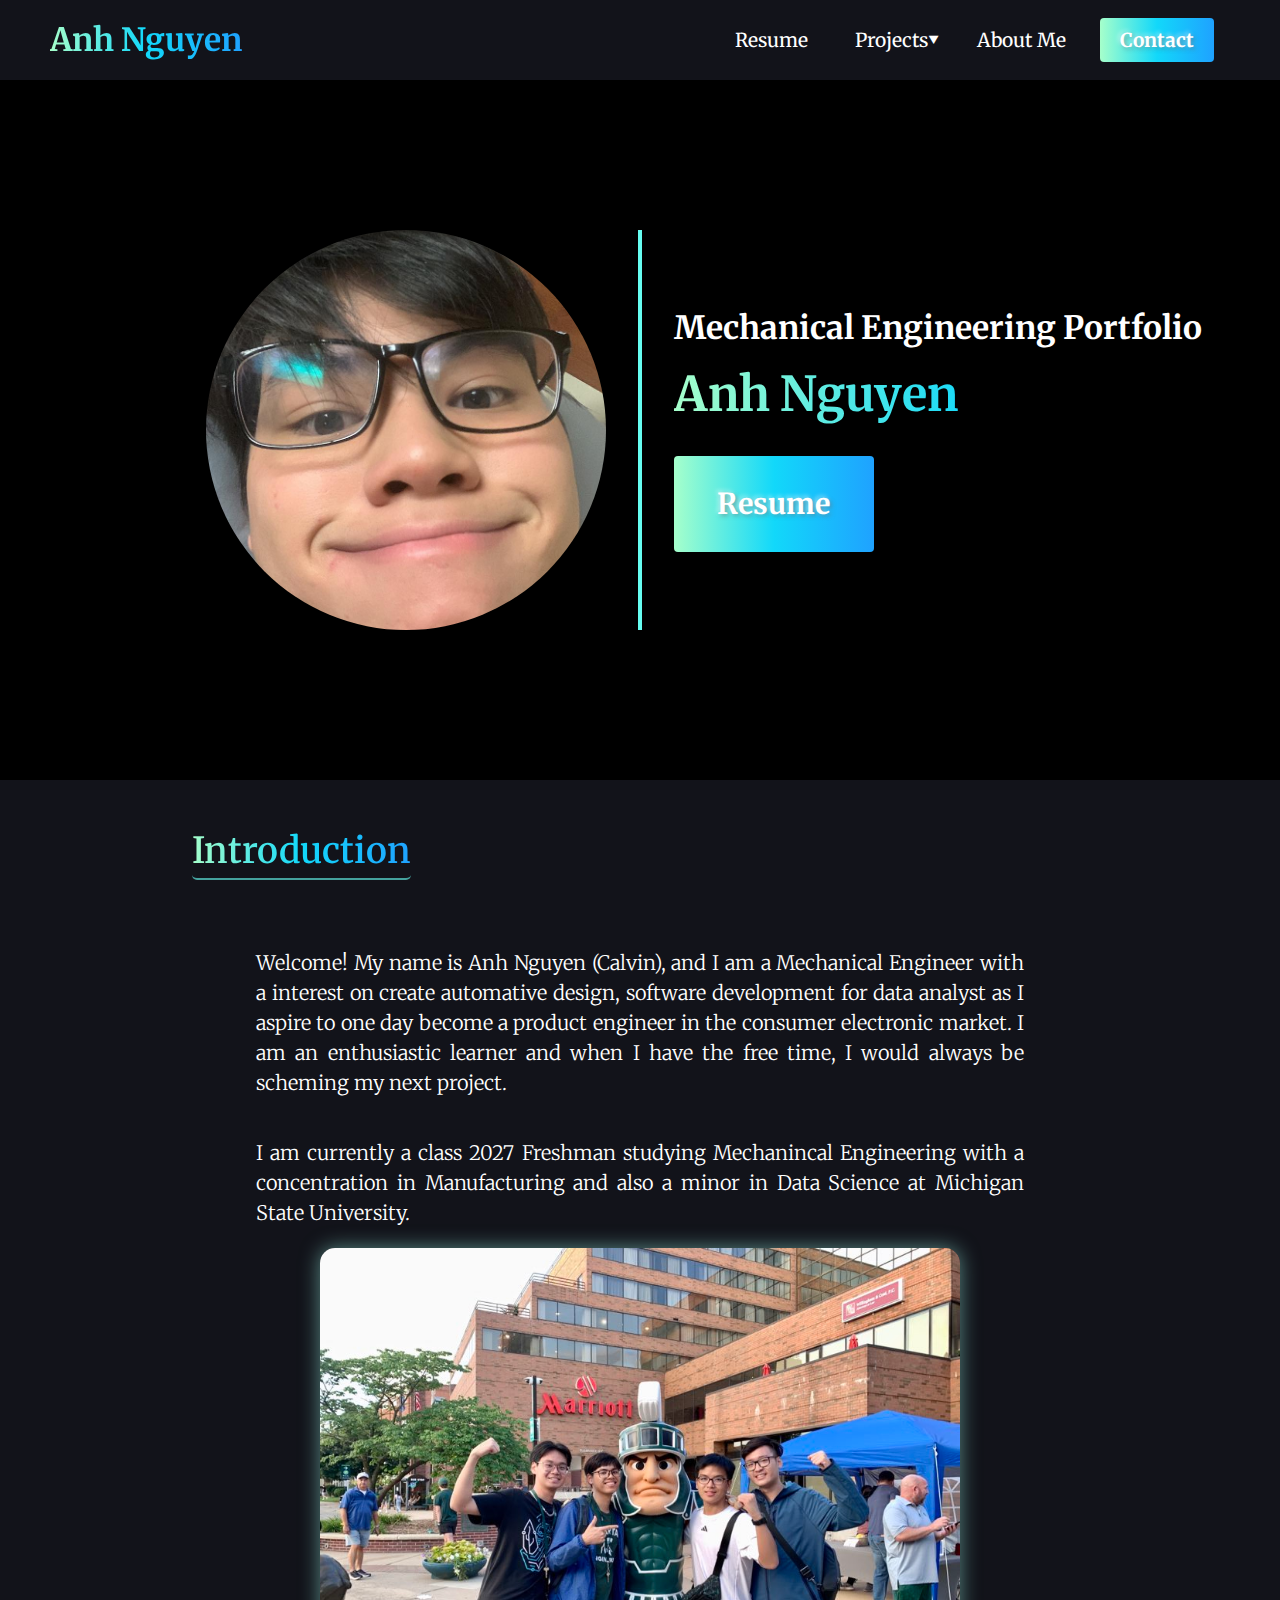
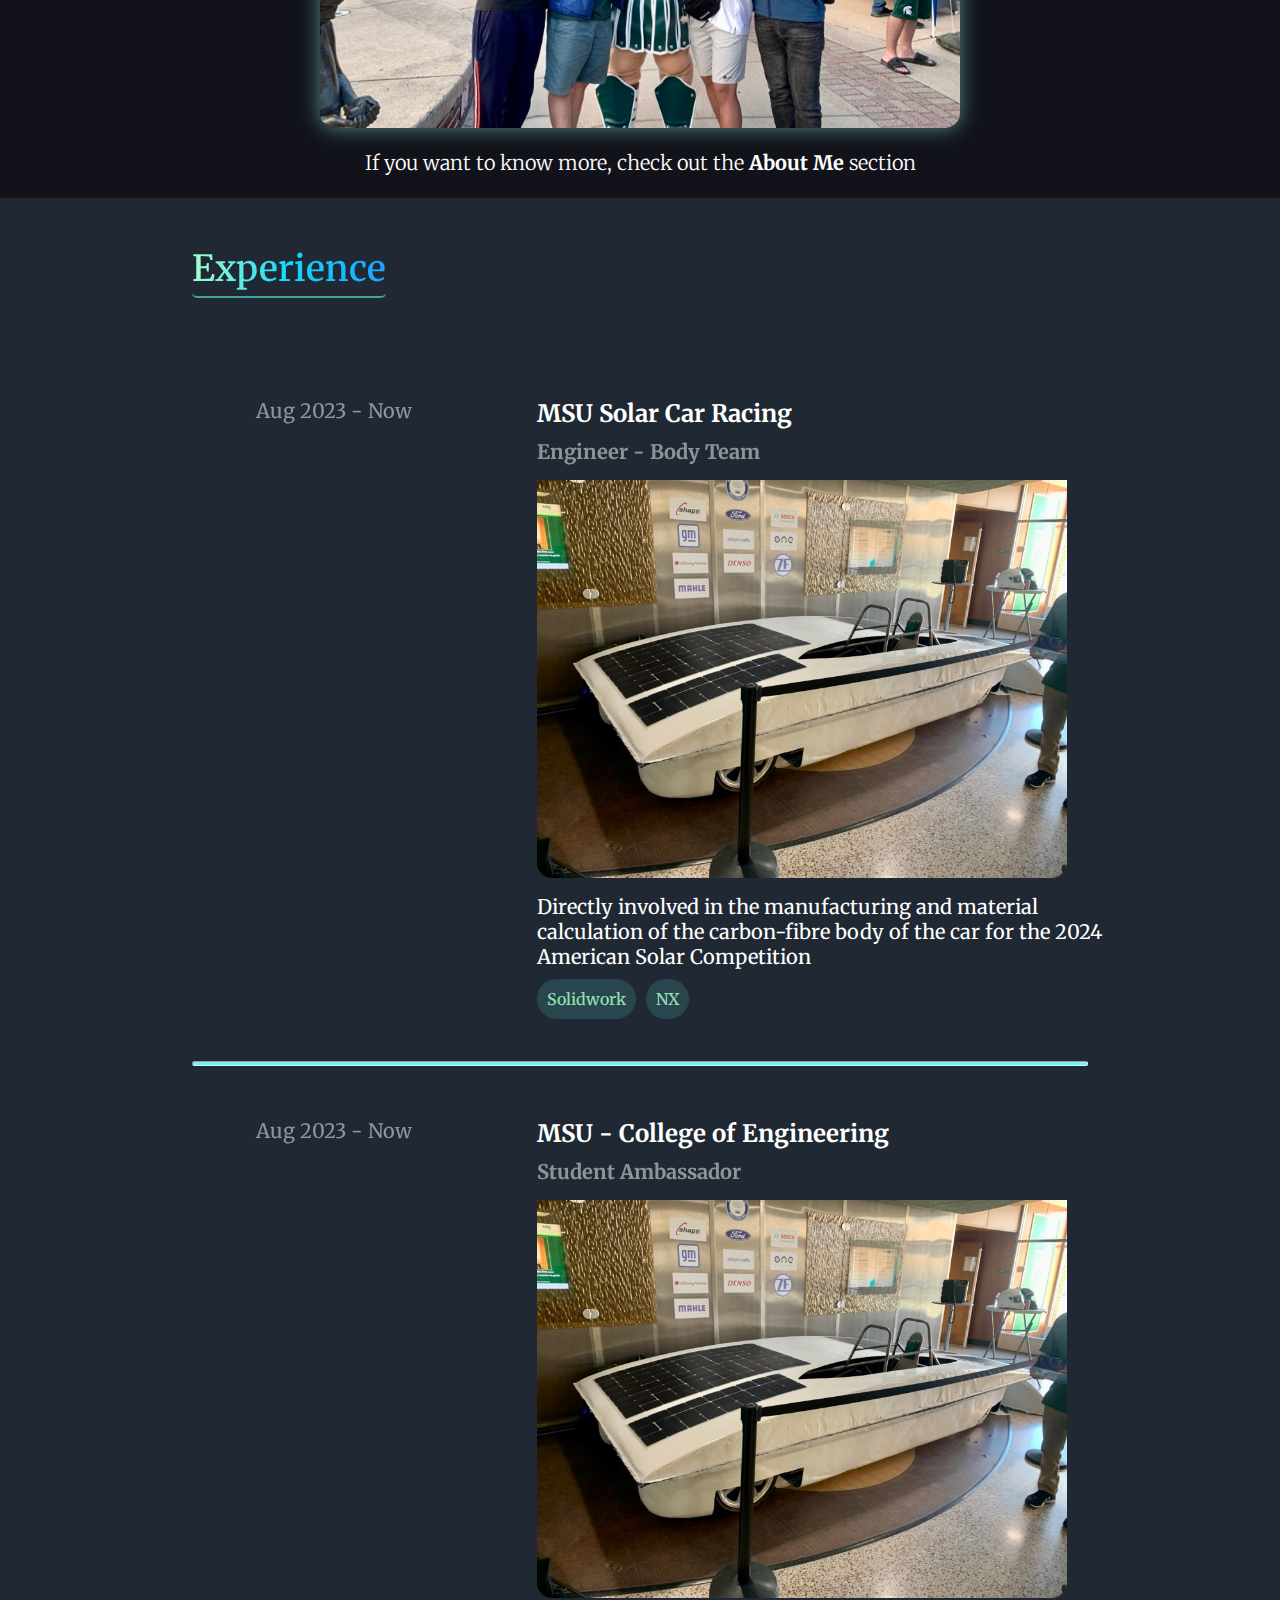
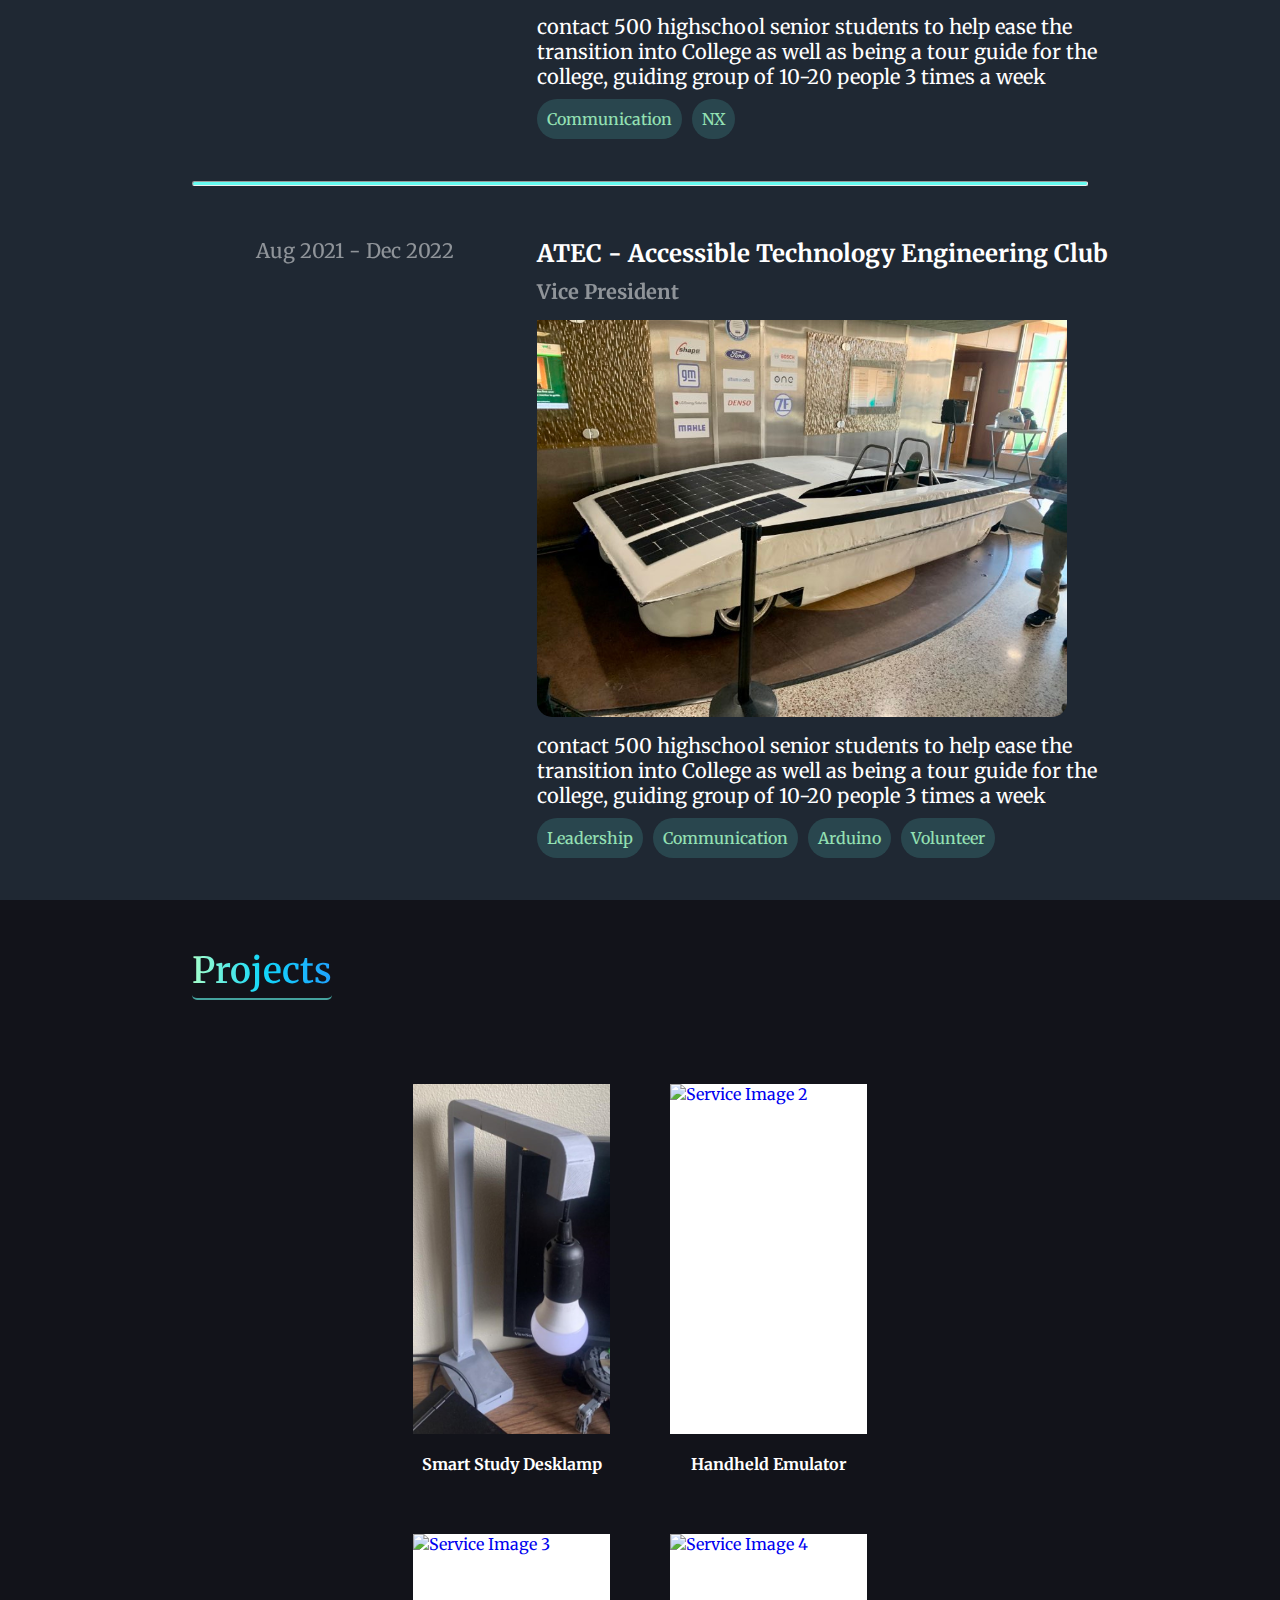
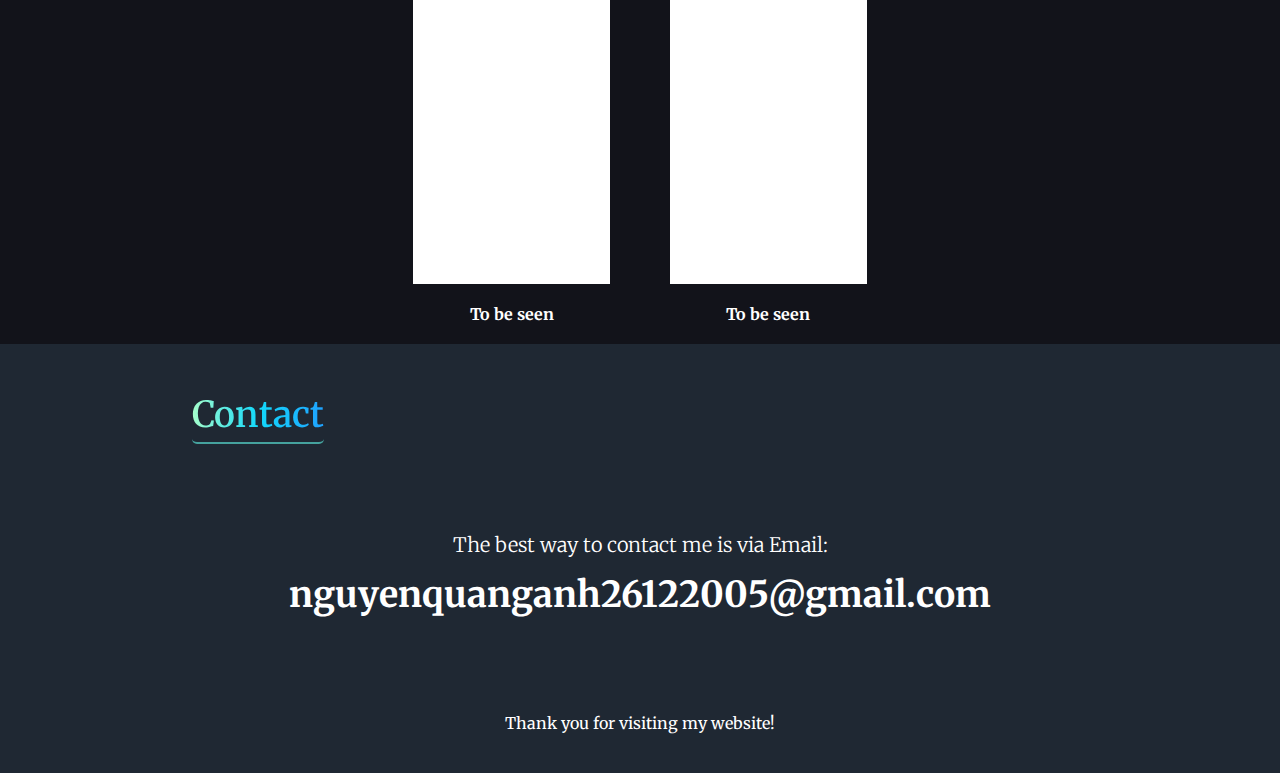
==== commit f4987d4f: "Add files via upload" ====
--- a/index.html
+++ b/index.html
@@ -28,14 +28,20 @@
                         <a href="resume.html" class="navbar__links" id="resume-page">Resume</a>
                     </li>
                     <li class="navbar__item">
-                        <a href="projects.html" class="navbar__links" id="projects-page">Projects</a>
+                        <a href="projects.html" class="navbar__links" id="projects-page">Projects <span class="triangle">&#x25BE</span></a>
+                        <ul class="dropdown">
+                            <li><a href="projects.html#SmartStudyLamp">Smart Desklamp</a></li>
+                            <li><a href="projects.html#HandheldEmulator">Handheld Emulator</a></li>
+                            <li><a href="#">TBD</a></li>
+                            <li><a href="#">TBD</a></li>
+                        </ul>
                     </li>
                     <li class="navbar__item">
                         <a href="About_me.html" class="navbar__links" id="About Me-page">About Me</a>
                     </li>
                     <li class="navbar__btn">
                         <!-- this is probably a button that would be referenced later -->
-                        <a href="contact.html" class="button" id="signup">Contact</a>
+                        <a href="contact.html" class="button" id="signup"><strong>Contact</strong></a>
                     </li>
                 </ul>
             </div>
--- a/mainstylev5.css
+++ b/mainstylev5.css
@@ -6,6 +6,7 @@
     scroll-behavior: smooth;
 }
 body{
+    background-color: #12131a;
     min-width: 50%;
     min-height: 50%;
 }
@@ -29,7 +30,7 @@
     background: #414141;
   } 
 .navbar{
-    background: #131313;
+    background: #12131a;
     height: 80px;
     display: flex;
     justify-content: center;
@@ -52,8 +53,9 @@
 }
 
 #navbar__logo{
-    background-color: #ff8177;
-    background-image: linear-gradient(to top, #ff0844 0%, #ffb199 100%);
+    background: #1FA2FF;  /* fallback for old browsers */
+    background: -webkit-linear-gradient(to right, #A6FFCB, #12D8FA, #1FA2FF);  /* Chrome 10-25, Safari 5.1-6 */
+    background: linear-gradient(to right, #A6FFCB, #12D8FA, #1FA2FF); /* W3C, IE 10+/ Edge, Firefox 16+, Chrome 26+, Opera 12+, Safari 7+ */    
     background-size: 100%;
     -webkit-background-clip: text;
     -moz-background-clip: text;
@@ -64,6 +66,7 @@
     cursor: pointer;
     text-decoration: none;
     font-size: 2rem;
+    font-weight: 700;
 }
 
 .navbar__menu{
@@ -105,13 +108,15 @@
     height: 100%;
     width: 100%;
     border: none;
-    outline: #ffb199;
+    /* outline: #ffb199; */
     border-radius: 4px;
-    background: #36D1DC;  /* fallback for old browsers */
-    background: -webkit-linear-gradient(to right, #5B86E5, #36D1DC);  /* Chrome 10-25, Safari 5.1-6 */
-    background: linear-gradient(to right, #5B86E5, #36D1DC); /* W3C, IE 10+/ Edge, Firefox 16+, Chrome 26+, Opera 12+, Safari 7+ */
-    color: #fff;
-    transition: all 0.3s ease
+    background: #1FA2FF;  /* fallback for old browsers */
+    background: -webkit-linear-gradient(to right, #A6FFCB, #12D8FA, #1FA2FF);  /* Chrome 10-25, Safari 5.1-6 */
+    background: linear-gradient(to right, #A6FFCB, #12D8FA, #1FA2FF); /* W3C, IE 10+/ Edge, Firefox 16+, Chrome 26+, Opera 12+, Safari 7+ */
+/* W3C, IE 10+/ Edge, Firefox 16+, Chrome 26+, Opera 12+, Safari 7+ */
+    color: #fff;
+    transition: all 0.3s ease;
+    text-shadow: 2px 2px 4px rgba(102, 102, 102, 0.5), -2px -2px 4px rgba(255,255,255,0.5);
 }
 .button:after {
     position: absolute;
@@ -120,7 +125,7 @@
     left: 0;
     width:0;
     height: 100%;
-    background: #36dc97;
+    background: #42e4a0;
     transition: all 0.35s;
     border-radius: 4px;
 
@@ -141,6 +146,48 @@
     transition: all 0.3s ease;
 }
 
+/* Dropdown */
+
+ul li{
+    display: inline-block;
+    position: relative;
+}
+
+ul li a{
+    display: block;
+}
+
+ul li ul.dropdown li{
+    display: block;
+
+}
+
+ul li ul.dropdown{
+    width: 100%;
+    background: #12131a;
+    position: absolute;
+    z-index: 999;
+    display: none;
+    justify-content: center;
+}
+
+ul li ul.dropdown a{
+    text-decoration: none;
+    color: #fff;
+    text-align: center;
+    font-size: 1rem;
+    padding: 0.5rem 0rem;
+}
+
+ul li ul.dropdown a:hover{
+    color:#18bbfc;
+    transform: scale(1.2);
+    transition: all 0.3s ease;
+}
+
+ul li:hover ul.dropdown{
+    display: block;
+}
 @media screen and (max-width: 960px) {
     .navbar__container{
         display: flex;
@@ -166,7 +213,7 @@
     }
 
     .navbar__menu.active{
-        background: #131313;
+        background: #12131a;
         top: 100%;
         opacity: 1;
         transform: all 0.5s ease;
@@ -234,6 +281,12 @@
 
     #mobile-menu.is-active .bar:nth-child(3){
         transform: translateY(-8px) rotate(-45deg);
+    }
+    .triangle{
+        display: none;
+    }
+    ul li:hover ul.dropdown{
+        display: none;
     }
 }
 
@@ -261,7 +314,7 @@
     top: var(--y); /* Position from top based on mouse movement */
     width: var(--size); /* Width of the pseudo-element */
     height: var(--size); /* Height of the pseudo-element */
-    background: radial-gradient(circle closest-side, rgb(0, 217, 255), transparent); /* Gradient background */
+    background: radial-gradient(circle closest-side, #66FCF1, transparent); /* Gradient background */
     transform: translate(-50%, -50%); /* Translate the pseudo-element */
     transition: width 0.2s ease, height 0.2s ease; /* Transition effect for width and height */
     
@@ -293,7 +346,7 @@
 }
 .divider{
     width: 4px; /* Width of the vertical line */
-    background-color: #42A6DE;
+    background-color: #66FCF1;
     z-index: 100;
 }
 .hero__overview{
@@ -311,9 +364,10 @@
 }
 
 .hero__heading h1{
-    background: #36D1DC;  /* fallback for old browsers */
-    background: -webkit-linear-gradient(to right, #5B86E5, #36D1DC);  /* Chrome 10-25, Safari 5.1-6 */
-    background: linear-gradient(to right, #5B86E5, #36D1DC); /* W3C, IE 10+/ Edge, Firefox 16+, Chrome 26+, Opera 12+, Safari 7+ */
+    background: #1FA2FF;  /* fallback for old browsers */
+    background: -webkit-linear-gradient(to right, #A6FFCB, #12D8FA, #1FA2FF);  /* Chrome 10-25, Safari 5.1-6 */
+    background: linear-gradient(to right, #A6FFCB, #12D8FA, #1FA2FF); /* W3C, IE 10+/ Edge, Firefox 16+, Chrome 26+, Opera 12+, Safari 7+ */
+
     background-size: 100%;
     -webkit-background-clip: text;
     -moz-background-clip: text;
@@ -324,9 +378,10 @@
 .hero__description {
     font-size: 3rem;
     font-weight: 700 ;
-    background: #6236dc;  /* fallback for old browsers */
-    background: -webkit-linear-gradient(to right, #30329c, #6236dc);  /* Chrome 10-25, Safari 5.1-6 */
-    background: linear-gradient(to right, #446dc7, #6236dc); /* W3C, IE 10+/ Edge, Firefox 16+, Chrome 26+, Opera 12+, Safari 7+ */
+    background: #1FA2FF;  /* fallback for old browsers */
+    background: -webkit-linear-gradient(to right, #A6FFCB, #12D8FA, #1FA2FF);  /* Chrome 10-25, Safari 5.1-6 */
+    background: linear-gradient(to right, #A6FFCB, #12D8FA, #1FA2FF); /* W3C, IE 10+/ Edge, Firefox 16+, Chrome 26+, Opera 12+, Safari 7+ */
+
     -webkit-background-clip: text;
     -moz-background-clip: text;
     -webkit-text-fill-color: transparent;
@@ -336,9 +391,10 @@
 .main__btn{
     font-size: 1.8rem;
     max-width: 200px;
-    background: #36D1DC;  /* fallback for old browsers */
-    background: -webkit-linear-gradient(to right, #5B86E5, #36D1DC);  /* Chrome 10-25, Safari 5.1-6 */
-    background: linear-gradient(to right, #5B86E5, #36D1DC); /* W3C, IE 10+/ Edge, Firefox 16+, Chrome 26+, Opera 12+, Safari 7+ */
+    background: #1FA2FF;  /* fallback for old browsers */
+    background: -webkit-linear-gradient(to right, #A6FFCB, #12D8FA, #1FA2FF);  /* Chrome 10-25, Safari 5.1-6 */
+    background: linear-gradient(to right, #A6FFCB, #12D8FA, #1FA2FF); /* W3C, IE 10+/ Edge, Firefox 16+, Chrome 26+, Opera 12+, Safari 7+ */
+    text-shadow: 2px 2px 4px rgba(110, 110, 110, 0.5), -2px -2px 4px rgba(255,255,255,0.5);
     padding: 30px;
     border: none;
     border-radius: 4px;
@@ -352,6 +408,7 @@
 .main__btn a {
     color: #fff;
     text-decoration: none;
+    font-weight: 700;
 }
 
 @media screen and (max-width: 768px){
@@ -397,9 +454,6 @@
         align-self: center;
         font-size: 1.25rem;
         max-width: 300px;
-        background: #36D1DC;  /* fallback for old browsers */
-        background: -webkit-linear-gradient(to right, #5B86E5, #36D1DC);  /* Chrome 10-25, Safari 5.1-6 */
-        background: linear-gradient(to right, #5B86E5, #36D1DC); /* W3C, IE 10+/ Edge, Firefox 16+, Chrome 26+, Opera 12+, Safari 7+ */
         padding: 20px;
         border: none;
         border-radius: 4px;
@@ -415,11 +469,11 @@
     display: flex;
     flex-direction: column;
     padding: 3rem 0;
-    background-color: #131313;
+    background-color: #12131a;
     box-sizing: border-box;
 }
 #Experience, #Contact{
-    background-color: #1b1717ef;
+    background-color: #1F2833;
 }
 
 .content{
@@ -429,12 +483,13 @@
     font-size: 2.25rem;
     font-weight: 600;
     text-decoration: none; /* Remove default underline */
-    border-bottom: 2px solid blue; /* Add custom underline */
+    border-bottom: 2px solid #45A29E; /* Add custom underline */
     border-radius: 5px;
     padding-bottom: 5px;
-    background-color: #ff8177;
-    background-image: linear-gradient(to top, #ff0844 0%, #ffb199 100%);
-    background-size: 100%;
+    background: #1FA2FF;  /* fallback for old browsers */
+    background: -webkit-linear-gradient(to right, #A6FFCB, #12D8FA, #1FA2FF);  /* Chrome 10-25, Safari 5.1-6 */
+    background: linear-gradient(to right, #A6FFCB, #12D8FA, #1FA2FF); /* W3C, IE 10+/ Edge, Firefox 16+, Chrome 26+, Opera 12+, Safari 7+ */
+
     -webkit-background-clip: text;
     -moz-background-clip: text;
     -webkit-text-fill-color: transparent;
@@ -453,7 +508,7 @@
 
 /* About Section */
 .main{
-    background-color: #131313;
+    background-color: #12131a;
     justify-content: center;
     align-content: center;
 
@@ -479,14 +534,14 @@
     height: auto;
     border-radius: 15px;
     width: 50%;
-    box-shadow: 0 0 20px rgba(255, 255, 255, 0.5);
+    box-shadow: 0 0 20px rgba(160, 255, 239, 0.5);
 }
 .main__content, .education, .more{
     
     color: #fff;
     display: flex;
     /* justify-content: center; Center the content horizontally */
-    padding: 20px 20%;
+    padding: 0 20%;
 
 }
 
@@ -494,7 +549,8 @@
     text-align: justify;
     font-size: 1.25rem;
     font-weight: 100;
-    padding-bottom: 1.5rem;
+    padding: 1.25rem 0;
+    line-height: 1.5;
 }
 
 .more a{
@@ -511,7 +567,7 @@
     left: 0;
     width:0;
     height: 100%;
-    background: #36dc97;
+    background: #5de7d0;
     transition: all 0.35s;
     border-radius: 4px;
 
@@ -525,32 +581,6 @@
     width:100%;
 }
 
-.main__img--container{
-    text-align: center;
-}
-
-.main__img--card{
-    margin: 10px;
-    height: 500px;
-    width: 500px;
-    border-radius: 4px;
-    display: flex;
-    flex-direction: column;
-    justify-content: center;
-    color: #fff;
-    background-image: linear-gradient(to right, #00dbde 0%, #fc00ff 100%);
-}
-
-.fa-layer-group,
-.fa-users {
-    font-size: 14rem;
-}
-
-#card-2{
-    background: #36D1DC;  /* fallback for old browsers */
-    background: -webkit-linear-gradient(to right, #5B86E5, #36D1DC);  /* Chrome 10-25, Safari 5.1-6 */
-    background: linear-gradient(to right, #5B86E5, #36D1DC); /* W3C, IE 10+/ Edge, Firefox 16+, Chrome 26+, Opera 12+, Safari 7+ */
-}
 
 /* Mobile Responsive */
 @media screen and (max-width: 1100px) {
@@ -606,7 +636,7 @@
 .line_class {
     display: flex; /* Add display: flex to use alignment properties */
     justify-content: center; /* Horizontally center the line within its container */
-    background-color: #1b1717ef;
+    background-color: #1F2833;
      /* Set the width of the container */
     margin: 0 auto; /* Center the container horizontally */
 }
@@ -614,7 +644,7 @@
 .line {
     width: 70%; /* Set the width of the line to 100% of its container */
     height: 5px; /* Height of the line */
-    background-color: #42A6DE;
+    background-color: #66FCF1;
     z-index: 10;
     border-radius: 5px;
 }
@@ -628,7 +658,7 @@
     grid-template-columns: 20% 20% 1fr; /* Create a grid with flexible columns */
     padding: 2rem 0;
     height: 100%;
-    background-color: #1b1717ef;
+    background-color: #1F2833;
   }
 /* .experience-section:hover {
     background-color: rgba(61, 89, 165, 0.685);
@@ -672,6 +702,7 @@
     height: auto; /* Maintain the aspect ratio of the image */
     display: block; /* Ensure the image is displayed as a block element */
     align-content: left; 
+    border-radius: 15px;
 }
 .skill__description{
     font-size: 1.25rem;
@@ -681,7 +712,7 @@
     display: flex;
     flex-wrap: wrap; 
     flex-direction: row;
-    padding: 10px 0;
+    padding-top: 10px ;
 
 }
 
@@ -689,14 +720,15 @@
     padding: 10px;
     margin-bottom: 10px;
     margin-right: 10px;
-    background-color: rgba(240,250,240, 0.1);
+    background-color: #45a29d41;
     border-radius: 20px;
 
 }
 
 .bean__box p {
     margin: 0 ;
-    color: #fff;
+    color: #93e0b3;
+    font-weight: 500;
 }
 
 @media screen and (max-width: 1100px) {
@@ -714,9 +746,8 @@
     .experience-section {
         display: flex;
         flex-direction: column;/* Create a grid with flexible columns */
-        padding-top: 1rem;
+        padding: 1rem 0;
         height: 100%;
-        background-color: #1b1717ef;
     }
 
     .description {
@@ -743,7 +774,7 @@
 
 /* Project Section */
 .services {
-    background: #131313;
+    background: #12131a;
     display: flex;
     flex-direction: column;
     justify-content: center;
@@ -775,7 +806,7 @@
         bottom: 0%; /* Initially hide the description window */
         width: 100%;
         height: 100%;
-        background-color: rgba(0, 0, 0, 0.75); /* Semi-transparent background */
+        background-color: #0b0c10c4; /* Semi-transparent background */
         color: #fff;
         padding: 10px;
         opacity: 0;
@@ -821,13 +852,13 @@
     }
   
   
-  .services__btn {
+  /* .services__btn {
     display: flex;
     justify-content: center;
     margin-top: 16px;
   }
-  
-  .services__card button {
+   */
+  /* .services__card button {
     color: #fff;
     padding: 14px 24px;
     border: none;
@@ -839,7 +870,7 @@
   
   .services__card button:hover {
     cursor: pointer;
-  }
+  } */
   
   @media screen and (max-width: 1300px) {
     .services__wrapper {
@@ -855,7 +886,7 @@
 
   /*Contact  */
 .contact{
-    background-color: #1b1717ef;
+    background-color: #1F2833;
 }
   .footer__container {
     padding: 1rem 0;
@@ -943,9 +974,9 @@
     }
  }
 
- @media screen and (max-width: 768px) {
+ @media screen and (max-width: 480px) {
     #emailLink{
-        font-size: 1.25rem;
+        font-size: 1.2rem;
     }
 
     .email h2{
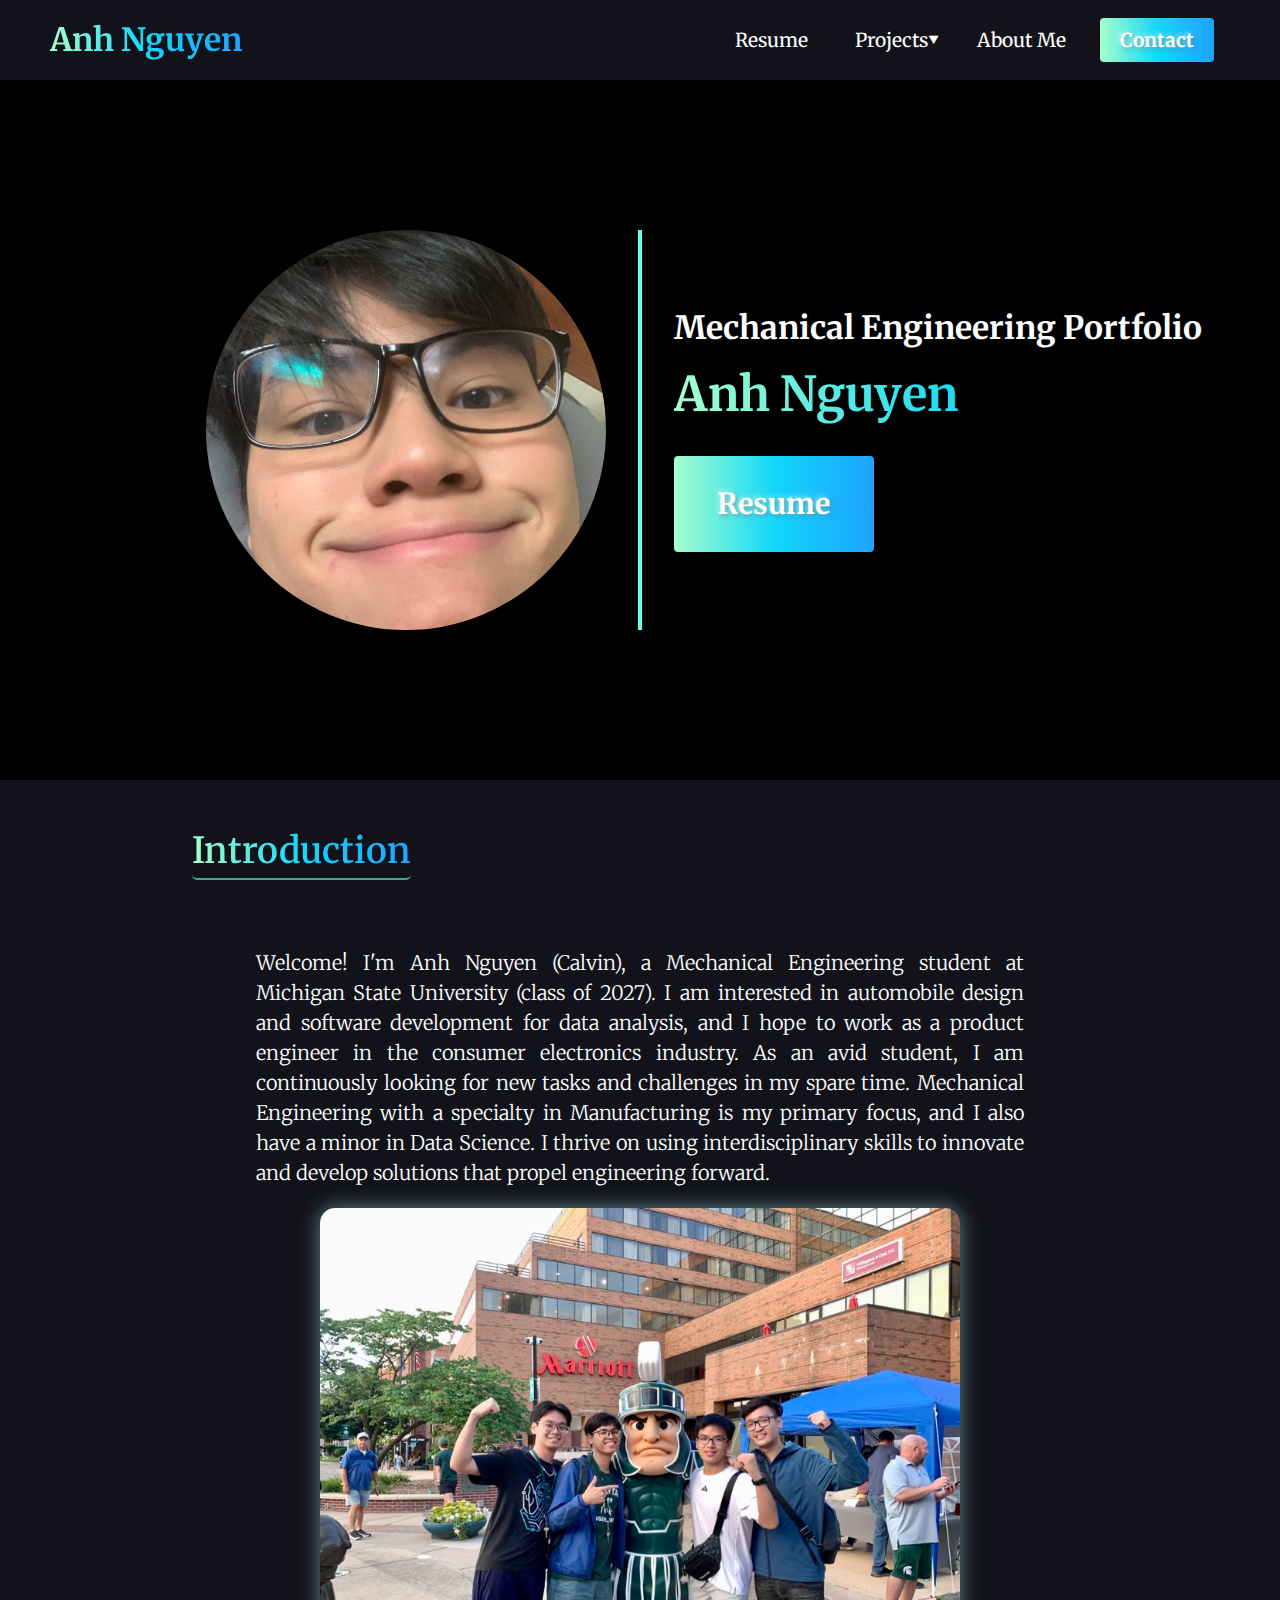
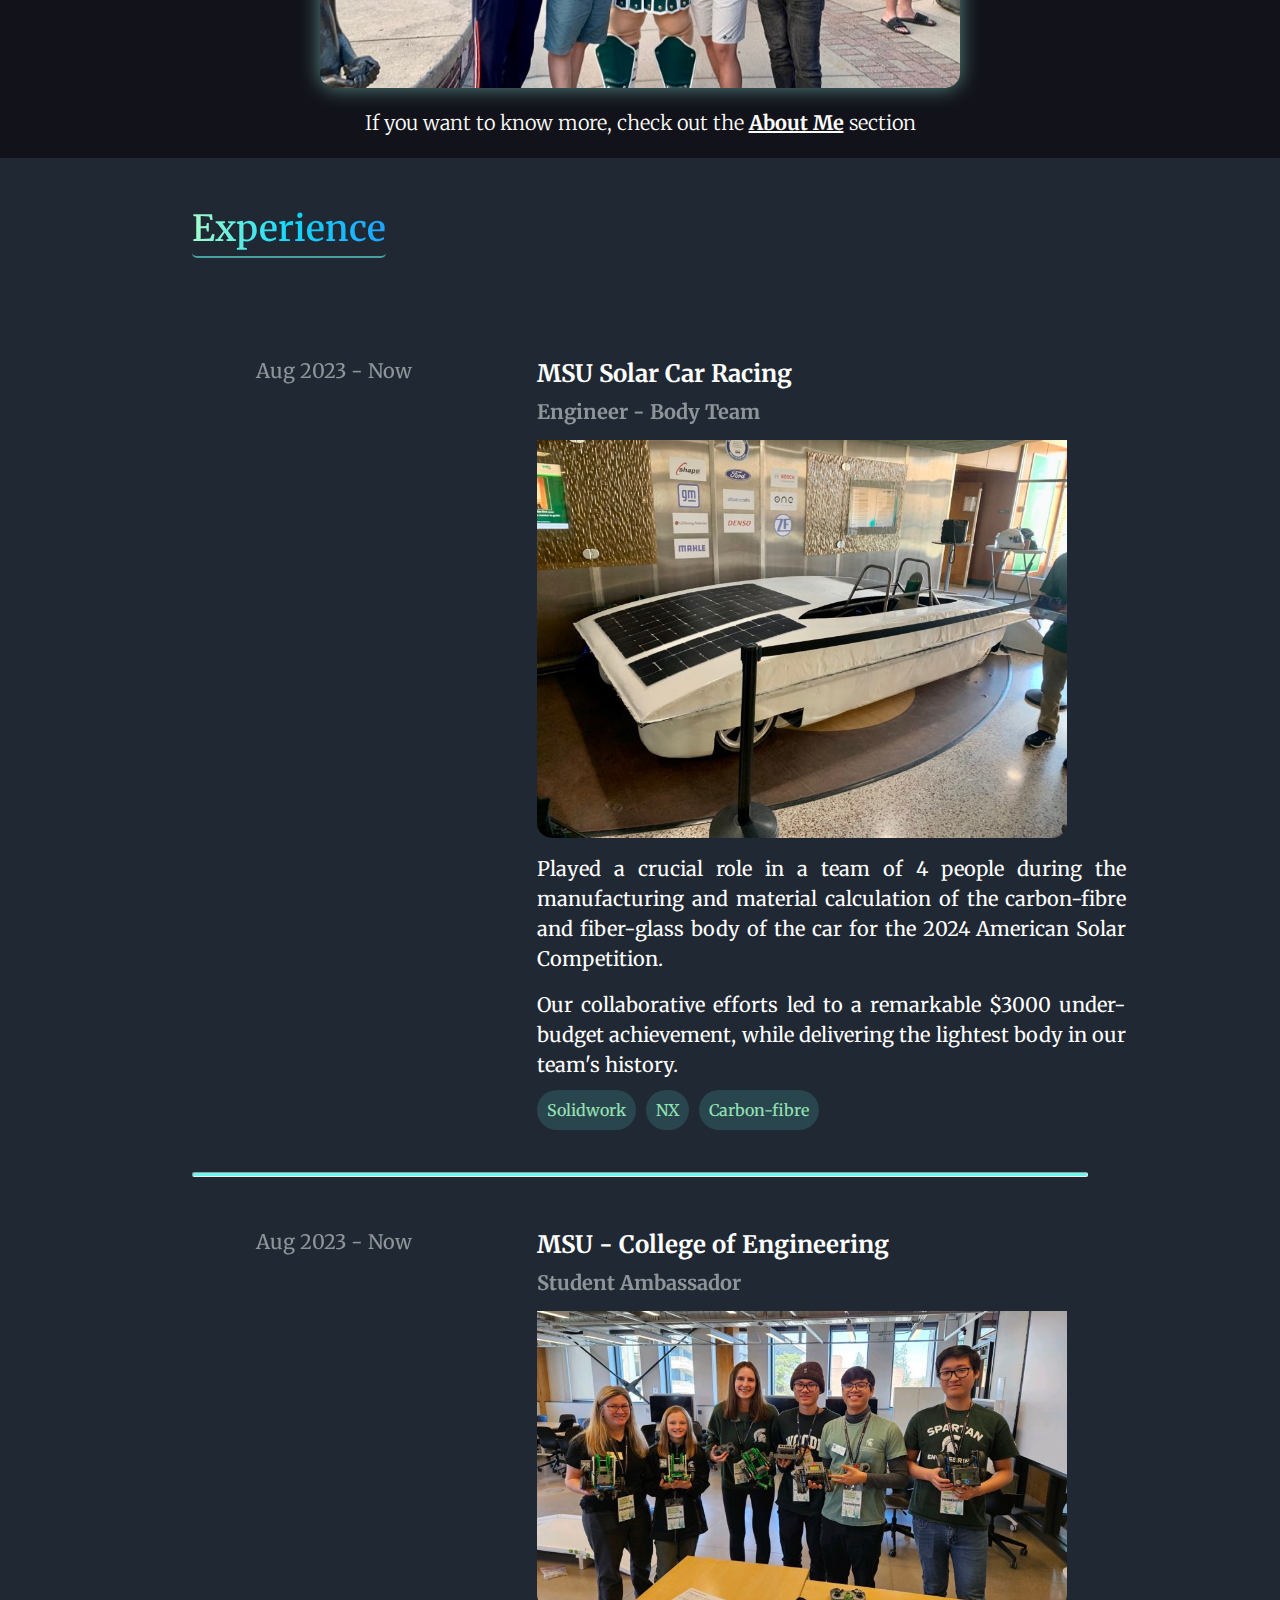
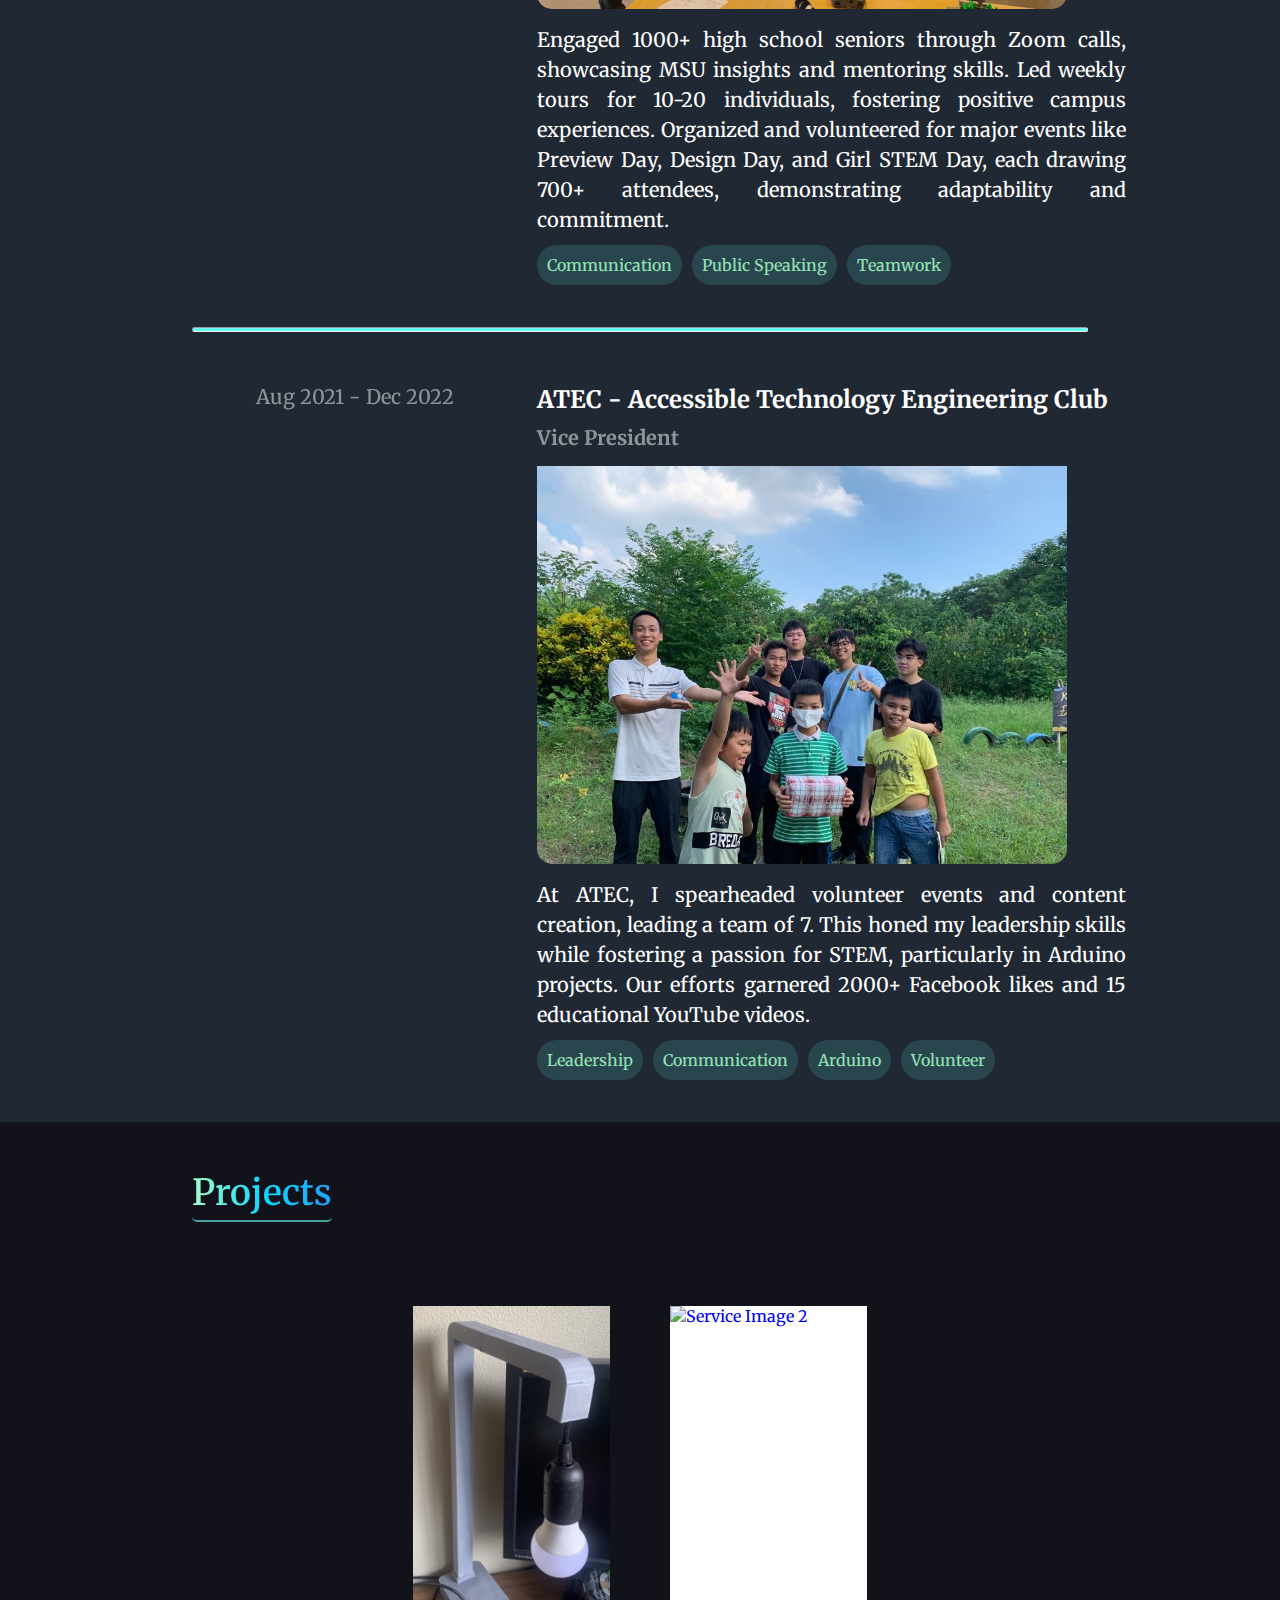
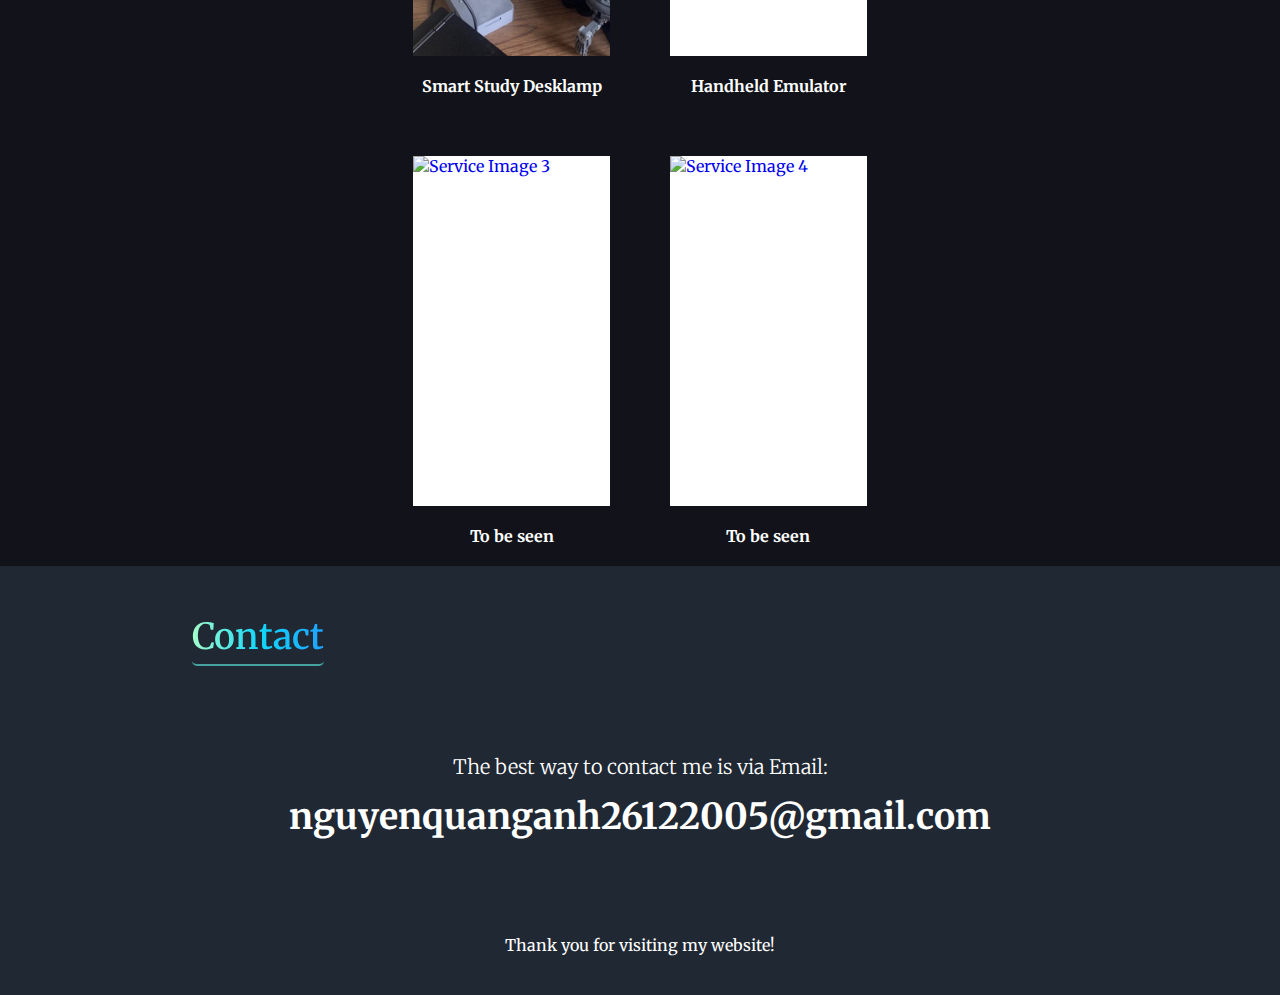
==== commit 48437007: "Add files via upload" ====
--- a/index.html
+++ b/index.html
@@ -67,13 +67,13 @@
         <div class="main" id="about">
             <div class="main__container">
                 <div class="main__content">
-                    <p>Welcome! My name is Anh Nguyen (Calvin), and I am a Mechanical Engineer with a interest on create automative design, software development for data analyst as I aspire to one day become a product engineer in the consumer electronic market. I am an enthusiastic learner and when I have the free time, I would always be scheming my next project. </p>
+                    <p>                        Welcome! I'm Anh Nguyen (Calvin), a Mechanical Engineering student at Michigan State University (class of 2027). I am interested in automobile design and software development for data analysis, and I hope to work as a product engineer in the consumer electronics industry. As an avid student, I am continuously looking for new tasks and challenges in my spare time. Mechanical Engineering with a specialty in Manufacturing is my primary focus, and I also have a minor in Data Science. I thrive on using interdisciplinary skills to innovate and develop solutions that propel engineering forward. </p>
                     
                     <!-- <button class="main__btn"><a href="#">Schedule Call</a></button> -->
                 </div>
-                <div class="education">
+                <!-- <div class="education">
                     <p>I am currently a class 2027 Freshman studying Mechanincal Engineering with a concentration in Manufacturing and also a minor in Data Science at Michigan State University.</p>
-                </div>
+                </div> -->
                 <img src="group_picture.jpg" alt="500" class="fun_picture">
                 <div class="more">
                     <p>If you want to know more, check out the <a href="#About Me">About Me</a> section</p>
@@ -85,7 +85,7 @@
             <p><span class="content">Experience</span></p>
         </div>
         <!-- The experience -->
-        <a href="#Experience" class="experience-link">
+        <div class="experience-link">
             <div class="experience-section">
                 <div class="nothing"></div> 
                 <div class="year">Aug 2023 - Now</div>
@@ -93,7 +93,8 @@
                     <h1 class="heading">MSU Solar Car Racing</h1>
                     <h2 class="position">Engineer - Body Team</h2>
                     <img src="car.jpg" alt="me.jpg" class="img">
-                    <p class="skill__description">Directly involved in the manufacturing and material calculation of the carbon-fibre body of the car for the 2024 American Solar Competition</p>
+                    <p class="skill__description">Played a crucial role in a team of 4 people during the manufacturing and material calculation of the carbon-fibre and fiber-glass body of the car for the 2024 American Solar Competition. </p>
+                    <p class="skill__description">Our collaborative efforts led to a remarkable $3000 under-budget achievement, while delivering the lightest body in our team's history.</p>
                     <div class="skills">
                         <div class="bean__box">
                             <p>Solidwork</p>
@@ -101,10 +102,13 @@
                         <div class="bean__box">
                             <p>NX</p>
                         </div>
+                        <div class="bean__box">
+                            <p>Carbon-fibre</p>
+                        </div>
                     </div>
                 </div>   
             </div>
-        </a>
+        </div>
 
         <!-- bar -->
         <div class="line_class">
@@ -112,40 +116,44 @@
         </div>
         
 
-        <a href="#Experience" class="experience-link">
+        <div class="experience-link">
             <div class="experience-section">
                 <div class="nothing"></div> 
                 <div class="year">Aug 2023 - Now</div>
                 <div class="description">
                     <h1 class="heading">MSU - College of Engineering</h1>
                     <h2 class="position">Student Ambassador</h2>
-                    <img src="car.jpg" alt="me.jpg" class="img">
-                    <p class="skill__description"> contact 500 highschool senior students to help ease the transition into College as well as being a tour guide for the college, guiding group of 10-20 people 3 times a week </p>
+                    <img src="Ambassador.jpg" alt="me.jpg" class="img">
+                    <p class="skill__description"> Engaged 1000+ high school seniors through Zoom calls, showcasing MSU insights and mentoring skills. Led weekly tours for 10-20 individuals, fostering positive campus experiences. Organized and volunteered for major events like Preview Day, Design Day, and Girl STEM Day, each drawing 700+ attendees, demonstrating adaptability and commitment.</p>
                     <div class="skills">
                         <div class="bean__box">
                             <p>Communication</p>
                         </div>
                         <div class="bean__box">
-                            <p>NX</p>
+                            <p>Public Speaking</p>
+                        </div>
+                        <div
+                        class="bean__box">
+                            <p>Teamwork</p>
                         </div>
                     </div>
                 </div>   
             </div>
-        </a>
+        </div>
 
         <div class="line_class">
             <hr class="line">
         </div>
         
-        <a href="#Experience" class="experience-link">
+        <div class="experience-link">
             <div class="experience-section"> 
                 <div class="nothing"></div>
                 <div class="year">Aug 2021 - Dec 2022</div>
                 <div class="description">
                     <h1 class="heading">ATEC - Accessible Technology Engineering Club</h1>
                     <h2 class="position">Vice President</h2>
-                    <img src="car.jpg" alt="me.jpg" class="img">
-                    <p class="skill__description"> contact 500 highschool senior students to help ease the transition into College as well as being a tour guide for the college, guiding group of 10-20 people 3 times a week </p>
+                    <img src="ATEC.jpg" alt="me.jpg" class="img">
+                    <p class="skill__description"> At ATEC, I spearheaded volunteer events and content creation, leading a team of 7. This honed my leadership skills while fostering a passion for STEM, particularly in Arduino projects. Our efforts garnered 2000+ Facebook likes and 15 educational YouTube videos.</p>
                     <div class="skills">
                         <div class="bean__box">
                             <p>Leadership</p>
@@ -162,7 +170,7 @@
                     </div>
                 </div>   
             </div>
-        </a>
+        </div>
         <!-- Projects Section -->
         <div class="box" id = "Projects"> 
             <p><span class="content">Projects</span></p>
@@ -177,7 +185,7 @@
                         <div class="services_card_description">
                             <h2>Smart Study Desklamp</h2>
                             <h3>Mar - Apr 2024</h3>
-                            <p>A smart desklamp that automatically turn on and off base on your facial recognition. It can also record data about your study time in order to help you on your academic journey.</p>
+                            <p>Introducing a smart desk lamp featuring facial recognition technology, seamlessly turning on and off based on user presence. Additionally, it records study time data to support academic progress.</p>
                         </div>
                     </div>
                 </a>
@@ -188,7 +196,7 @@
                     <div class="services_card_description">
                         <h2>Handheld Emulator</h2>
                         <h3>May - ??? 2024</h3>
-                        <p>A raspberry py handheld based on the ever popular Steam Deck. The main focus of this device is to deliver a great gaming experience for older title games</p>
+                        <p>Introducing a Raspberry Pi handheld inspired by the acclaimed Steam Deck, prioritizing exceptional gaming experiences for retro and older title games.</p>
                     </div>
                 </div>
                 </a>
--- a/mainstylev5.css
+++ b/mainstylev5.css
@@ -115,6 +115,8 @@
     background: linear-gradient(to right, #A6FFCB, #12D8FA, #1FA2FF); /* W3C, IE 10+/ Edge, Firefox 16+, Chrome 26+, Opera 12+, Safari 7+ */
 /* W3C, IE 10+/ Edge, Firefox 16+, Chrome 26+, Opera 12+, Safari 7+ */
     color: #fff;
+    cursor: pointer;
+    position: relative;
     transition: all 0.3s ease;
     text-shadow: 2px 2px 4px rgba(102, 102, 102, 0.5), -2px -2px 4px rgba(255,255,255,0.5);
 }
@@ -257,6 +259,9 @@
         margin: 0;
     }
     
+    .button:after {
+        display: none;
+    }
 
     #mobile-menu{
         position: absolute;
@@ -386,6 +391,154 @@
     -moz-background-clip: text;
     -webkit-text-fill-color: transparent;
     -moz-text-fill-color: transparent;
+}
+
+
+@media screen and (max-width: 768px){
+    .hero{
+        background:  #000000;
+        padding: 150px 0;
+        display: flex;
+        flex-direction: column;
+        position: relative;
+        align-content: center;
+        justify-content: center;
+     /* Remove default outline */
+        /* margin: 0 20%; */
+          
+    }
+    .hero__img{
+        align-self: center;
+        padding: 1rem 0;
+    }
+    .circle-image{
+        width: 300px;
+        height: 300px;
+    }
+    .divider{
+        display: none;
+
+    }        
+    .hero__overview{
+        padding-left: 0;
+    }
+    .hero__heading{
+        font-size: 1.25rem;
+        text-align: center;
+        margin-bottom: 0.75rem;
+    }
+
+    .hero__description{
+        font-size: 1.75rem;
+        text-align: center;
+    }
+
+    .main__btn{
+        align-self: center;
+        font-size: 1.25rem;
+        max-width: 300px;
+        padding: 20px;
+        border: none;
+        border-radius: 4px;
+        margin-top: 1rem;
+        cursor: pointer;
+        position: relative;
+        transition: all 0.35s;
+        outline: none;
+    }
+}
+/* The name box */
+.box{
+    display: flex;
+    flex-direction: column;
+    padding: 3rem 0;
+    background-color: #12131a;
+    box-sizing: border-box;
+}
+#Experience, #Contact{
+    background-color: #1F2833;
+}
+
+.content{
+    display: inline-block;
+    margin-left: 15%;
+    color: #ffffff;
+    font-size: 2.25rem;
+    font-weight: 600;
+    text-decoration: none; /* Remove default underline */
+    border-bottom: 2px solid #45A29E; /* Add custom underline */
+    border-radius: 5px;
+    padding-bottom: 5px;
+    background: #1FA2FF;  /* fallback for old browsers */
+    background: -webkit-linear-gradient(to right, #A6FFCB, #12D8FA, #1FA2FF);  /* Chrome 10-25, Safari 5.1-6 */
+    background: linear-gradient(to right, #A6FFCB, #12D8FA, #1FA2FF); /* W3C, IE 10+/ Edge, Firefox 16+, Chrome 26+, Opera 12+, Safari 7+ */
+
+    -webkit-background-clip: text;
+    -moz-background-clip: text;
+    -webkit-text-fill-color: transparent;
+    -moz-text-fill-folor: transparent;
+}
+@media screen and (max-width: 768px){
+    .box{
+        padding: 1.5rem 0;
+    }
+
+    .content{
+        font-size: 1.75rem;
+    }
+}
+
+
+/* About Section */
+.main{
+    background-color: #12131a;
+    justify-content: center;
+    align-content: center;
+
+    
+}
+
+.main__container{
+    display: flex;
+    flex-direction: column;
+    align-items: center;
+    /* justify-content: center; */
+    /* align-content: center; */
+    height: 100%;
+    z-index: 1;
+    width: 100%;
+    line-height: 1.5;
+
+}
+.main__container img{
+    display: flex;
+    justify-content: center;
+    align-items: center;
+    height: auto;
+    border-radius: 15px;
+    width: 50%;
+    box-shadow: 0 0 20px rgba(160, 255, 239, 0.5);
+}
+.main__content, .education, .more{
+    
+    color: #fff;
+    display: flex;
+    /* justify-content: center; Center the content horizontally */
+    padding: 0 20%;
+
+}
+
+.main__content p, .education p, .more p {
+    text-align: justify;
+    font-size: 1.25rem;
+    font-weight: 100;
+    padding: 1.25rem 0;
+    line-height: 1.5;
+}
+
+.more a{
+    font-weight: 700;
+    color:#fff;
 }
 
 .main__btn{
@@ -411,154 +564,6 @@
     font-weight: 700;
 }
 
-@media screen and (max-width: 768px){
-    .hero{
-        background:  #000000;
-        padding: 150px 0;
-        display: flex;
-        flex-direction: column;
-        position: relative;
-        align-content: center;
-        justify-content: center;
-     /* Remove default outline */
-        /* margin: 0 20%; */
-          
-    }
-    .hero__img{
-        align-self: center;
-        padding: 1rem 0;
-    }
-    .circle-image{
-        width: 300px;
-        height: 300px;
-    }
-    .divider{
-        display: none;
-
-    }        
-    .hero__overview{
-        padding-left: 0;
-    }
-    .hero__heading{
-        font-size: 1.25rem;
-        text-align: center;
-        margin-bottom: 0.75rem;
-    }
-
-    .hero__description{
-        font-size: 1.75rem;
-        text-align: center;
-    }
-
-    .main__btn{
-        align-self: center;
-        font-size: 1.25rem;
-        max-width: 300px;
-        padding: 20px;
-        border: none;
-        border-radius: 4px;
-        margin-top: 1rem;
-        cursor: pointer;
-        position: relative;
-        transition: all 0.35s;
-        outline: none;
-    }
-}
-/* The name box */
-.box{
-    display: flex;
-    flex-direction: column;
-    padding: 3rem 0;
-    background-color: #12131a;
-    box-sizing: border-box;
-}
-#Experience, #Contact{
-    background-color: #1F2833;
-}
-
-.content{
-    display: inline-block;
-    margin-left: 15%;
-    color: #ffffff;
-    font-size: 2.25rem;
-    font-weight: 600;
-    text-decoration: none; /* Remove default underline */
-    border-bottom: 2px solid #45A29E; /* Add custom underline */
-    border-radius: 5px;
-    padding-bottom: 5px;
-    background: #1FA2FF;  /* fallback for old browsers */
-    background: -webkit-linear-gradient(to right, #A6FFCB, #12D8FA, #1FA2FF);  /* Chrome 10-25, Safari 5.1-6 */
-    background: linear-gradient(to right, #A6FFCB, #12D8FA, #1FA2FF); /* W3C, IE 10+/ Edge, Firefox 16+, Chrome 26+, Opera 12+, Safari 7+ */
-
-    -webkit-background-clip: text;
-    -moz-background-clip: text;
-    -webkit-text-fill-color: transparent;
-    -moz-text-fill-folor: transparent;
-}
-@media screen and (max-width: 768px){
-    .box{
-        padding: 1.5rem 0;
-    }
-
-    .content{
-        font-size: 1.75rem;
-    }
-}
-
-
-/* About Section */
-.main{
-    background-color: #12131a;
-    justify-content: center;
-    align-content: center;
-
-    
-}
-
-.main__container{
-    display: flex;
-    flex-direction: column;
-    align-items: center;
-    /* justify-content: center; */
-    /* align-content: center; */
-    height: 100%;
-    z-index: 1;
-    width: 100%;
-    line-height: 1.5;
-
-}
-.main__container img{
-    display: flex;
-    justify-content: center;
-    align-items: center;
-    height: auto;
-    border-radius: 15px;
-    width: 50%;
-    box-shadow: 0 0 20px rgba(160, 255, 239, 0.5);
-}
-.main__content, .education, .more{
-    
-    color: #fff;
-    display: flex;
-    /* justify-content: center; Center the content horizontally */
-    padding: 0 20%;
-
-}
-
-.main__content p, .education p, .more p {
-    text-align: justify;
-    font-size: 1.25rem;
-    font-weight: 100;
-    padding: 1.25rem 0;
-    line-height: 1.5;
-}
-
-.more a{
-    font-weight: 700;
-    color:#fff;
-    text-decoration: none;
-}
-
 
 .main__btn:after {
     position: absolute;
@@ -706,7 +711,9 @@
 }
 .skill__description{
     font-size: 1.25rem;
-    padding-top: 1rem
+    padding-top: 1rem;
+    text-align: justify;
+    line-height: 1.5;
 }
 .skills{
     display: flex;
